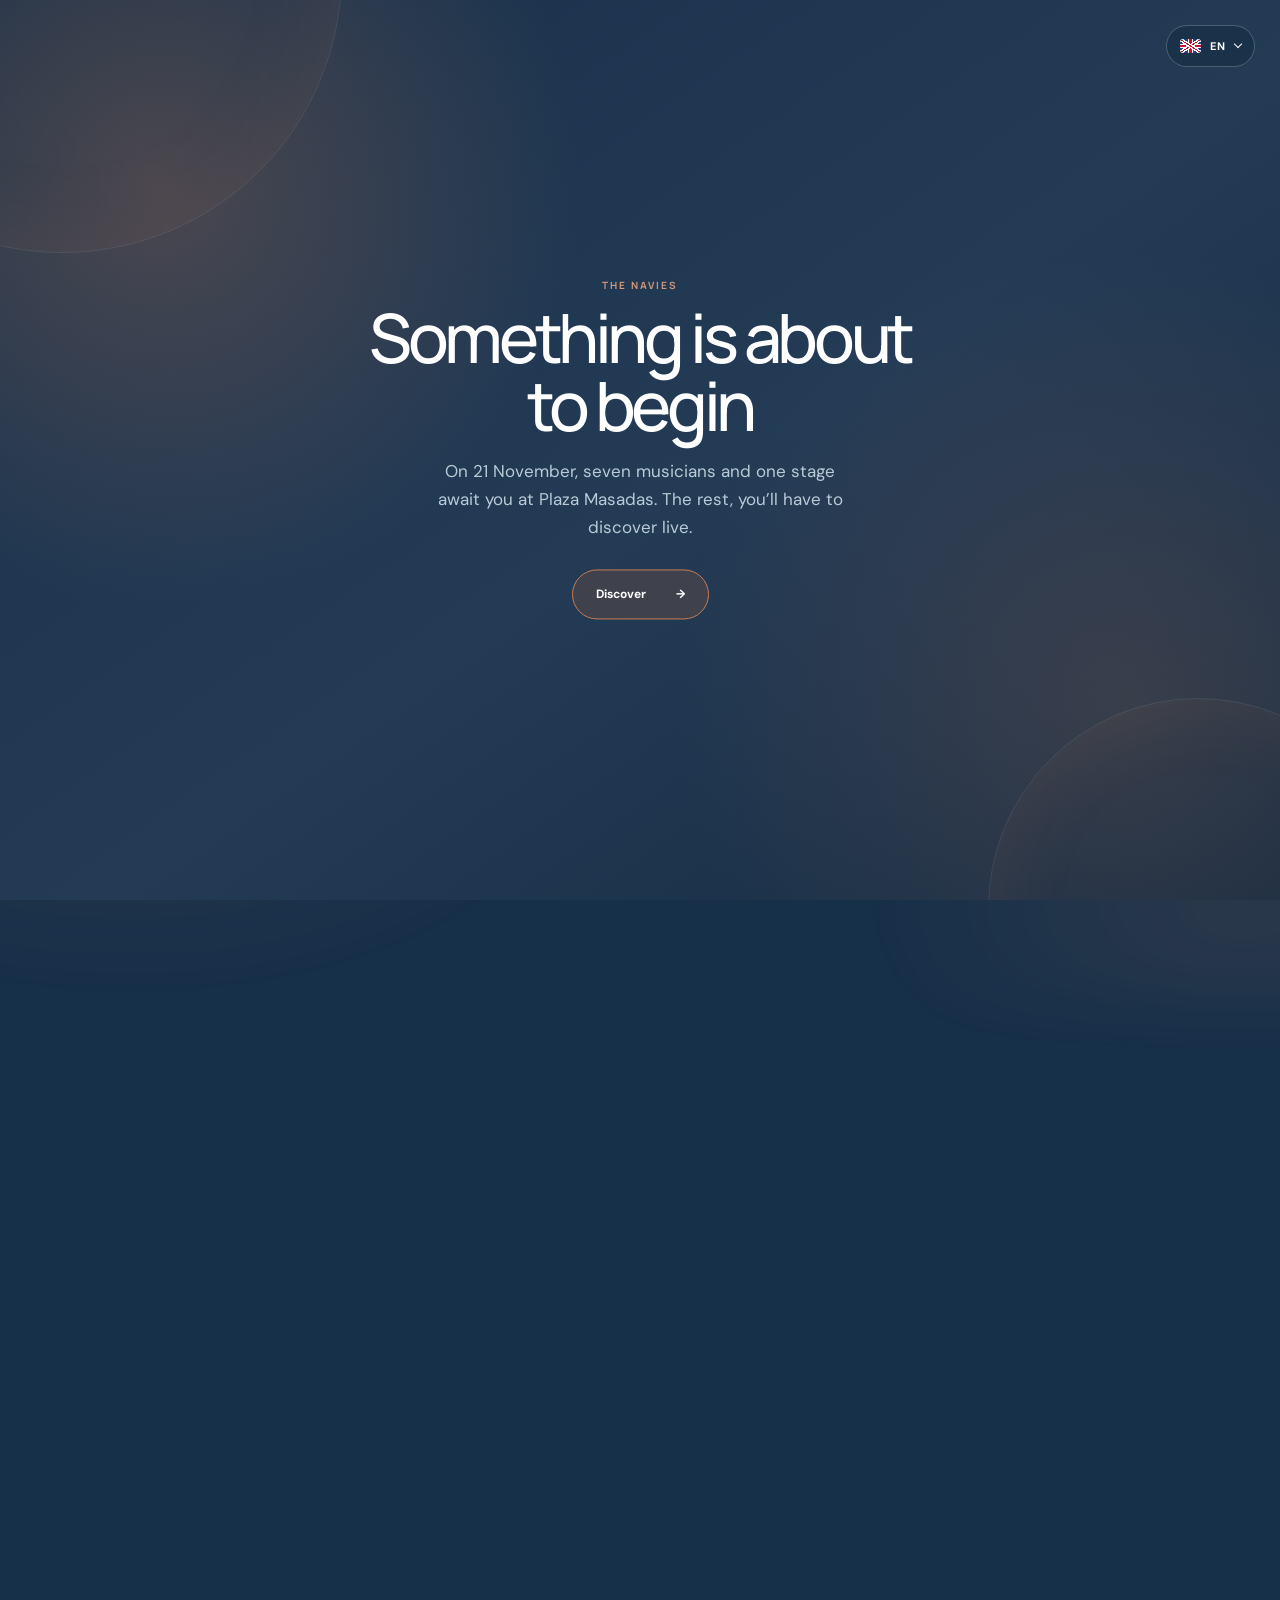
==== index.html @ cb9a459d "Add files via upload" ====
<!doctype html>
<html lang="es">
<head>
  <meta charset="UTF-8">
  <meta name="viewport" content="width=device-width, initial-scale=1.0">
  <meta name="description" content="Siete músicos compartiendo un mismo escenario, dando nueva vida a clásicos del rock y del pop con energía, personalidad y un sonido propio. The Navies — Música en directo">
  <meta name="application-name" content="The Navies">
  <meta name="googlebot" content="notranslate">
  <meta property="og:site_name" content="The Navies">
  <meta property="og:title" content="The Navies">
  <meta property="og:type" content="website">
  <meta property="og:image" content="https://thenavies.com/icons/pwa-512.png">
  <meta property="og:locale" content="es_ES">
  <meta name="twitter:title" content="The Navies">
  <meta name="twitter:image" content="https://thenavies.com/icons/pwa-512.png">
  <meta name="theme-color" content="#edf1f4">
  <meta http-equiv="Cache-Control" content="no-cache, no-store, must-revalidate">
  <meta http-equiv="Pragma" content="no-cache">
  <meta http-equiv="Expires" content="0">
  <meta name="navies-build" content="20261106-168">
  <title>The Navies</title>
  <link rel="canonical" href="https://thenavies.com/">
  <link rel="alternate" hreflang="x-default" href="https://thenavies.com/">
  <link rel="alternate" hreflang="es" href="https://thenavies.com/es/">
  <link rel="alternate" hreflang="ca" href="https://thenavies.com/ca/">
  <link rel="alternate" hreflang="en" href="https://thenavies.com/en/">
  <link rel="alternate" hreflang="fr" href="https://thenavies.com/fr/">
  <link rel="alternate" hreflang="it" href="https://thenavies.com/it/">
  <link rel="icon" id="seasonal-favicon" href="icons/favicon-512.png" type="image/png" sizes="512x512">
  <link rel="apple-touch-icon" href="icons/apple-touch-icon-180.png?v=20261022-63" sizes="180x180">
  <link rel="manifest" href="manifest.webmanifest?v=20261022-63">
  <meta name="apple-mobile-web-app-capable" content="yes">
  <meta name="apple-mobile-web-app-status-bar-style" content="default">
  <meta name="apple-mobile-web-app-title" content="The Navies">
  <script type="application/ld+json">
  {
    "@context": "https://schema.org",
    "@type": "MusicGroup",
    "@id": "https://thenavies.com/#music-group",
    "name": "The Navies",
    "url": "https://thenavies.com/",
    "logo": "https://thenavies.com/icons/pwa-512.png",
    "image": "https://thenavies.com/icons/pwa-512.png",
    "genre": ["Rock", "Pop", "Clásicos del rock y del pop", "Clàssics del rock i del pop", "Rock and pop classics"],
    "description": [
      { "@value": "Grupo de siete músicos jóvenes de La Sagrera que interpreta clásicos del rock y del pop en directo.", "@language": "es" },
      { "@value": "Grup de set músics joves de la Sagrera que interpreta clàssics del rock i del pop en directe.", "@language": "ca" },
      { "@value": "A seven-piece young band from La Sagrera performing rock and pop classics live.", "@language": "en" }
    ],
    "sameAs": [
      "https://instagram.com/thenaviesgroup",
      "https://youtube.com/@TheNavies"
    ]
  }
  </script>
  <script type="application/ld+json">
  {
    "@context": "https://schema.org",
    "@type": "WebSite",
    "@id": "https://thenavies.com/#website",
    "url": "https://thenavies.com/",
    "name": "The Navies",
    "alternateName": "The Navies",
    "publisher": { "@id": "https://thenavies.com/#music-group" }
  }
  </script>
  <script type="application/ld+json">
  {
    "@context": "https://schema.org",
    "@type": "WebPage",
    "@id": "https://thenavies.com/#webpage",
    "url": "https://thenavies.com/",
    "name": "The Navies",
    "headline": "The Navies",
    "isPartOf": { "@id": "https://thenavies.com/#website" },
    "about": { "@id": "https://thenavies.com/#music-group" },
    "primaryImageOfPage": { "@id": "https://thenavies.com/icons/pwa-512.png" }
  }
  </script>
  <style>html:not(.nav-ready) #main-nav>a::after{opacity:0!important}html.countdown-entry,html.countdown-entry body{background:#17304a!important}html.countdown-entry .countdown-landing{position:fixed;inset:0;background:#17304a}html.countdown-entry.countdown-entering .countdown-landing>*{visibility:hidden}@media(max-width:900px){html:not(.nav-ready) #main-nav{display:none!important}}</style>
  <script>if('scrollRestoration'in history)history.scrollRestoration='manual'</script>
  <script>try{const n=performance.getEntriesByType('navigation')[0],r=n&&n.type==='reload',c=!location.hash||location.hash==='#countdown',i=sessionStorage.getItem('the-navies-internal-navigation')==='1',v=sessionStorage.getItem('the-navies-countdown-revealed')==='1';if(c){document.documentElement.classList.add('countdown-entry');if(r||!(i&&v))document.documentElement.classList.add('countdown-welcome','countdown-entering','countdown-preloading')}}catch(e){if(!location.hash)document.documentElement.classList.add('countdown-entry','countdown-welcome','countdown-entering','countdown-preloading')}</script>
  <script>try{const p=location.pathname,b=/bot|crawler|spider|slurp|bingpreview|google-inspectiontool/i.test(navigator.userAgent);if(location.protocol!=='file:'&&!b&&(p==='/'||p.endsWith('/index.html'))){sessionStorage.removeItem('the-navies-countdown-revealed');const a=['ca','es','en','fr','it'],m=localStorage.getItem('the-navies-language-manual')==='1',s=localStorage.getItem('the-navies-language'),d=[navigator.language,...(navigator.languages||[])].filter(Boolean).map(x=>x.toLowerCase().split('-')[0]).find(x=>a.includes(x))||'es',l=m&&a.includes(s)?s:d;location.replace(`/${l}/${location.hash||''}`)}}catch(e){}</script>
  <script>try{const b=document.querySelector('meta[name="navies-build"]').content;fetch(`${location.pathname}?comprobar=${Date.now()}`,{cache:'no-store'}).then(r=>r.text()).then(h=>{const n=h.match(/<meta name="navies-build" content="([^"]+)"/)?.[1];if(n&&n!==b){const u=new URL(location.href);u.searchParams.set('version',n);location.replace(u)}}).catch(()=>{})}catch(e){}</script>
  <script>try{const c={spring:'#F4A7C1',summer:'#FFD76A',autumn:'#C77B52',winter:'#A8DADC'},n=performance.getEntriesByType('navigation')[0],i=sessionStorage.getItem('the-navies-internal-navigation')==='1',k=i||(n&&n.type==='back_forward');sessionStorage.removeItem('the-navies-internal-navigation');if(!k)localStorage.removeItem('the-navies-season');const s=k&&localStorage.getItem('the-navies-season')||'autumn';window.__naviesInitialSeason=c[s]?s:'autumn';document.documentElement.dataset.season=window.__naviesInitialSeason;document.documentElement.style.setProperty('--accent',c[window.__naviesInitialSeason])}catch(e){document.documentElement.dataset.season='autumn'}</script>
  <link rel="preconnect" href="https://fonts.googleapis.com">
  <link rel="preconnect" href="https://fonts.gstatic.com" crossorigin>
  <link href="https://fonts.googleapis.com/css2?family=DM+Sans:wght@400;500;600&family=Manrope:wght@400;500;600;700&display=swap" rel="stylesheet">
  <link rel="preload" href="script.js?v=20261106-168" as="script">
  <link rel="stylesheet" href="styles.css?v=20261106-168">
  <link rel="stylesheet" href="subpages.css?v=20261106-168">
  <script defer src="script.js?v=20261106-168"></script>
  <script defer src="admin-config.js?v=20261106-168"></script>
  <script defer src="admin.js?v=20261106-168"></script>
  <script defer src="portal.js?v=20261106-168"></script>
</head>
<body>
  <div class="noise" aria-hidden="true"></div>
  <div class="footer-quick-player quick-route-entering">
    <button class="footer-jump" type="button" aria-label="Abrir controles de música" aria-expanded="false"><svg class="footer-music-icon" viewBox="0 0 24 24" aria-hidden="true"><rect x="8" y="5" width="2.3" height="11" rx="1"/><rect x="17" y="3" width="2.3" height="11" rx="1"/><path d="M9 5 19 3v3L9 8Z"/><circle cx="6.8" cy="16.8" r="2.8"/><circle cx="15.8" cy="14.8" r="2.8"/></svg><svg class="footer-down-icon" viewBox="0 0 24 24" aria-hidden="true"><path d="m6 9 6 6 6-6"/></svg></button>
    <div class="footer-quick-menu"><button type="button" class="footer-quick-button footer-quick-toggle" aria-label="Reproducir música"><svg class="quick-play-icon" viewBox="0 0 24 24" aria-hidden="true"><path d="m8 5 11 7-11 7V5Z"/></svg><svg class="quick-pause-icon" viewBox="0 0 24 24" aria-hidden="true"><path d="M7 5h4v14H7zM13 5h4v14h-4z"/></svg></button><button type="button" class="footer-quick-button footer-quick-next" aria-label="Siguiente canción"><svg viewBox="0 0 24 24" aria-hidden="true"><path d="m12 7 7 5-7 5V7ZM5 7l7 5-7 5V7Z"/></svg></button></div>
    <span class="footer-quick-track" aria-live="polite"></span>
  </div>
  <section class="countdown-landing" id="countdown-landing" aria-labelledby="countdown-title">
    <div class="countdown-orb countdown-orb-one" aria-hidden="true"></div>
    <div class="countdown-orb countdown-orb-two" aria-hidden="true"></div>
    <div class="countdown-preloader" aria-hidden="true"><strong>THE NAVIES</strong><span><i></i></span></div>
    <div class="countdown-welcome-panel" id="countdown-welcome">
      <p class="countdown-welcome-eyebrow">THE NAVIES</p>
      <h2 data-i18n="countdownWelcomeTitle">Algo está a punto de sonar</h2>
      <p data-i18n="countdownWelcomeCopy">El 21 de noviembre, siete músicos y un escenario te esperan en Plaza Masadas. El resto, lo tendrás que descubrir en directo.</p>
      <button class="countdown-start" id="countdown-start" type="button"><span data-i18n="countdownWelcomeStart">Descubrir</span><span aria-hidden="true">→</span></button>
    </div>
    <div class="countdown-content">
      <p class="countdown-brand">THE NAVIES<span>.</span></p>
      <p class="countdown-kicker"><i></i><span data-i18n="countdownKicker">Próximo concierto</span></p>
      <h2 id="countdown-title" data-i18n="sagreraHomeName">Fiestas de La Sagrera</h2>
      <div class="countdown-event-details">
        <span><small data-i18n="countdownDateLabel">Fecha</small><strong data-i18n="countdownEventDate">21 DE NOVIEMBRE</strong></span>
        <span><small data-i18n="countdownTimeLabel">Hora</small><strong data-i18n="countdownEventTime">13:30</strong></span>
        <span><small data-i18n="countdownPlaceLabel">Lugar</small><strong data-i18n="countdownEventVenue">PLAZA MASADAS</strong></span>
      </div>
      <div class="countdown-clock" role="timer" aria-label="Cuenta atrás para el concierto">
        <span><strong data-countdown-unit="days">00</strong><small data-i18n="countdownDays">Días</small></span>
        <i>:</i>
        <span><strong data-countdown-unit="hours">00</strong><small data-i18n="countdownHours">Horas</small></span>
        <i>:</i>
        <span><strong data-countdown-unit="minutes">00</strong><small data-i18n="countdownMinutes">Minutos</small></span>
        <i>:</i>
        <span><strong data-countdown-unit="seconds">00</strong><small data-i18n="countdownSeconds">Segundos</small></span>
      </div>
      <div class="countdown-actions">
        <button class="countdown-enter" id="countdown-enter" type="button"><span data-i18n="countdownEnter">Ir a inicio</span><span>↗</span></button>
      </div>
    </div>
      <button class="countdown-volume" id="countdown-volume" type="button" aria-pressed="false" aria-label="Silenciar música">
        <svg viewBox="0 0 24 24" aria-hidden="true">
          <path class="speaker-body" d="M4 10v4h4l5 4V6l-5 4H4Z"></path>
          <path class="sound-wave" d="M16 9.2a4 4 0 0 1 0 5.6M18.5 6.8a7.3 7.3 0 0 1 0 10.4"></path>
          <path class="mute-slash" d="M5 5l14 14"></path>
        </svg>
      </button>
      <audio id="countdown-audio" preload="auto" playsinline></audio>
  </section>
  <header class="site-header">
    <div class="header-left">
      <div class="language-picker" id="language-picker">
      <button class="language-trigger" type="button" aria-expanded="false" aria-haspopup="listbox" aria-controls="language-menu" aria-label="Seleccionar idioma">
        <span class="flag flag-es" aria-hidden="true"></span>
        <strong>ES</strong>
        <span class="language-chevron" aria-hidden="true"></span>
      </button>
      <div class="language-menu" id="language-menu" role="listbox" aria-label="Seleccionar idioma" hidden>
        <button type="button" role="option" data-language="ca" aria-selected="false"><span class="flag flag-ca" aria-hidden="true"></span><span>Català</span><small>CA</small></button>
        <button type="button" role="option" data-language="es" aria-selected="true"><span class="flag flag-es" aria-hidden="true"></span><span>Español</span><small>ES</small></button>
        <button type="button" role="option" data-language="en" aria-selected="false"><span class="flag flag-en" aria-hidden="true"></span><span>English</span><small>EN</small></button>
        <button type="button" role="option" data-language="fr" aria-selected="false"><span class="flag flag-fr" aria-hidden="true"></span><span>Français</span><small>FR</small></button>
        <button type="button" role="option" data-language="it" aria-selected="false"><span class="flag flag-it" aria-hidden="true"></span><span>Italiano</span><small>IT</small></button>
      </div>
      </div>
      
<button class="account-trigger" type="button" aria-label="Iniciar sesión"><span class="account-guest" aria-hidden="true"><svg viewBox="0 0 24 24"><circle cx="12" cy="8" r="3.25"></circle><path d="M5.5 19c.65-3.6 3-5.5 6.5-5.5s5.85 1.9 6.5 5.5"></path></svg></span><span class="account-avatar" hidden></span></button>
    </div>
    <h1 class="brand-heading brand-center"><a class="brand" href="#inicio" data-route="home" aria-label="The Navies, inicio">THE NAVIES<span aria-hidden="true">.</span></a></h1>
    <nav id="main-nav" aria-label="Navegación principal">
      <a href="#inicio" data-route="home" data-i18n="navHome">Inicio</a>
      <a href="#navies-live" data-route="navies-live" data-i18n="navVideos">Navies Live</a>
      <a href="#espacio-navy" data-route="espacio-navy" data-i18n="navSpace">Espacio Navy</a>
    </nav>
    <button class="menu-toggle" type="button" aria-expanded="false" aria-controls="main-nav">
      <span></span><span></span><span></span><span class="sr-only">Abrir menú</span>
    </button>
  </header>

  

  <main class="page-view" id="page-home" data-page-view="home">
    <section class="hero" id="inicio">
      <div class="hero-copy reveal">
        <p class="eyebrow"><span></span> <span data-i18n="genreLine">Rock · Pop · Clásicos</span></p>
        <p class="hero-title" data-i18n-html="heroTitle">Clásicos de siempre.<br><em>En directo, como nunca.</em></p>
        <p class="hero-intro" data-i18n="heroIntro">Somos siete músicos jóvenes unidos por las ganas de tocar en directo y llevar clásicos del rock y del pop a cada escenario con energía y personalidad.</p>
        <div class="hero-actions" data-nosnippet>
          <a class="button button-primary" href="#directo" data-scroll-target="directo"><span data-i18n="nextShow">Próximo concierto</span> <span>↓</span></a>
        </div>
      </div>

      <div class="hero-art reveal" aria-label="Composición gráfica abstracta de The Navies">
        <div class="orbit orbit-one"></div>
        <div class="orbit orbit-two"></div>
        <div class="disc disc-back"><span>THE NAVIES — LIVE MUSIC</span></div>
        <div class="disc disc-front">
          <div class="wave" aria-hidden="true"><i></i><i></i><i></i><i></i><i></i><i></i><i></i><i></i><i></i><i></i><i></i></div>
          <b>TN</b><small>EST. 2026</small>
        </div>
        <div class="floating-note">PLAY IT<br><strong>LOUD</strong></div>
      </div>

    </section>

    <section class="next-show section-pad" id="directo">
      <div class="section-heading reveal">
        <p class="eyebrow"><span></span> <span data-i18n="liveLabel">En directo</span></p>
        <h2 data-i18n-html="liveTitle">Nuestro próximo concierto<br>empieza aquí.</h2>
      </div>

      <!-- EDITAR: Sustituye este bloque con los datos del próximo concierto -->
      <article class="featured-show reveal">
        <div class="date-block" data-nosnippet><strong>21</strong><span>NOV<br>2026</span></div>
        <div class="show-info">
          <span class="status" data-nosnippet><i></i><span data-i18n="nextShow">Próximo concierto</span></span>
          <h3 data-i18n="sagreraHomeName">Fiestas de La Sagrera</h3>
          <p><span data-i18n="time" data-nosnippet>13:30h</span><span data-nosnippet> · </span><span data-i18n="venue">Plaza Masadas</span></p>
        </div>
      </article>
      <div class="show-list reveal">
<article><time data-nosnippet><strong>—</strong><span class="date-meta"><b data-i18n="christmasMonth">DIC</b><small>2026</small></span></time><div><h3 data-i18n="christmasTitle">Concierto de Navidad</h3></div><span data-i18n="comingSoon" data-nosnippet>Próximamente</span></article>
        <article><time data-nosnippet><strong>—</strong><span class="date-meta"><b data-i18n="aprilMonth">ABR</b><small>2027</small></span></time><div><h3 data-i18n="springFestTitle">Fiestas de la Primavera</h3><p data-i18n="venue">Plaza Masadas</p></div><span data-i18n="comingSoon" data-nosnippet>Próximamente</span></article>
        <article><time data-nosnippet><strong>—</strong><span class="date-meta"><b data-i18n="juneMonth">JUN</b><small>2027</small></span></time><div><h3 data-i18n="endCourseTitle">Concierto de Final de Curso</h3></div><span data-i18n="comingSoon" data-nosnippet>Próximamente</span></article>
      </div>
    </section>

    <section class="sound section-pad" id="sonido">
      <div class="sound-stage reveal">
        <div class="sound-copy">
          <p class="eyebrow light"><span></span> <span data-i18n="soundLabel">Nuestro sonido</span></p>
          <h2 data-i18n-html="soundTitle">Buenas canciones.<br><em>Mejor en directo.</em></h2>
          <p data-i18n="soundBody">Una mezcla de clásicos del rock, grandes canciones pop y esos himnos que todo el mundo reconoce desde el primer acorde. Siete músicos, voces compartidas y un directo pensado para conectar, cantar y disfrutar juntos.</p>
          <p class="sound-signature" data-i18n="soundSignature">Siete músicos · Un único escenario</p>
          <p class="setlist-example"><small data-i18n="exampleNote">Ejemplos orientativos; el repertorio puede variar.</small></p>
        </div>
        <div class="genre-stack" aria-label="Estilos musicales">
          <div><span>POP</span><strong>Shake It Off</strong><small data-i18n="popStyle">Pop enérgico, ritmo y un estribillo para cantar juntos</small></div>
          <div><span>ROCK</span><strong>The Final Countdown</strong><small data-i18n="anthemStyle">Guitarras, teclados y toda la fuerza de un gran himno</small></div>
          <div><span data-i18n="classicLabel">CLÁSICO</span><strong>Have You Ever Seen the Rain?</strong><small data-i18n="rockStyle">Una canción atemporal, directa y reconocible desde el primer acorde</small></div>
        </div>
      </div>
    </section>

    <section class="about section-pad" id="banda">
      <div class="about-copy reveal">
        <p class="eyebrow"><span></span> The band</p>
        <h2 data-i18n-html="bandTitle">Siete músicos.<br>Una sola corriente.</h2>
        <!-- EDITAR: Texto biográfico provisional -->
        <p data-i18n="bandBody">Somos siete jóvenes apasionados por la música, unidos por las ganas de tocar, aprender y disfrutar juntos sobre el escenario. Cada voz y cada instrumento forman parte de The Navies con el mismo peso.</p>
        <p class="band-collaboration" data-i18n-html="bcnIntro">En este camino contamos con la colaboración de <strong class="bcn-highlight">BCN Fusió</strong>, que nos acompaña y nos ayuda a seguir creciendo como banda.</p>
      </div>
      <div class="members">
        <article class="member reveal" role="button" tabindex="0" data-member="vocals"><div class="avatar"><span class="instrument-word" data-i18n="visualVocals">VOCES</span></div><div><h3 data-i18n="groupVocals">Tres cantantes</h3><p data-i18n="groupVocalsCopy">Tres voces para melodías, armonías y coros.</p></div></article>
        <article class="member reveal" role="button" tabindex="0" data-member="bass"><div class="avatar alt"><span class="instrument-word" data-i18n="visualBass">BAJO</span></div><div><h3 data-i18n="groupBass">Una bajista</h3><p data-i18n="groupBassCopy">La base grave que une ritmo y armonía.</p></div></article>
        <article class="member reveal" role="button" tabindex="0" data-member="guitar"><div class="avatar warm"><span class="instrument-word" data-i18n="visualGuitar">GUITARRA</span></div><div><h3 data-i18n="groupGuitar">Un guitarrista</h3><p data-i18n="groupGuitarCopy">Riffs, acordes y el carácter rock del grupo.</p></div></article>
        <article class="member reveal" role="button" tabindex="0" data-member="keys"><div class="avatar pale"><span class="instrument-word" data-i18n="visualKeys">TECLADOS</span></div><div><h3 data-i18n="groupKeys">Pau Fermosel</h3><p data-i18n="groupKeysCopy">Pianos, sintetizadores y capas de sonido.</p></div></article>
        <article class="member reveal" role="button" tabindex="0" data-member="drums"><div class="avatar"><span class="instrument-word" data-i18n="visualDrums">BATERÍA</span></div><div><h3 data-i18n="groupDrums">Pau Escobedo</h3><p data-i18n="groupDrumsCopy">El pulso que sostiene y empuja todo el directo.</p></div></article>
      </div>
    </section>

    <section class="manifesto" aria-label="Manifiesto">
      <div class="marquee" aria-hidden="true"><span>TURN IT UP · THE NAVIES · LIVE &amp; LOUD · </span><span>TURN IT UP · THE NAVIES · LIVE &amp; LOUD · </span></div>
    </section>

    <section class="contact section-pad" id="contacto">
      <div class="contact-card reveal">
        <div class="contact-copy">
          <p class="eyebrow light"><span></span> <span data-i18n="contactLabel">Contacto</span></p>
          <h2 data-i18n-html="contactTitle">Hablemos.</h2>
          <p data-i18n="contactBody">Si quieres contarnos una propuesta o hablar con nosotros, escríbenos. Te responderemos lo antes posible.</p>
          <a class="email-link" href="mailto:contacto@thenavies.com">contacto@thenavies.com <span>↗</span></a>
          <div class="socials">
            <a href="https://instagram.com/thenaviesgroup" target="_blank" rel="noopener" aria-label="Instagram de The Navies">Instagram ↗</a>
            <a href="https://youtube.com/@TheNavies" target="_blank" rel="noopener" aria-label="YouTube de The Navies">YouTube ↗</a>
          </div>
        </div>
        <form class="contact-form" id="contact-form">
          <div class="form-row form-row-names">
            <label><span data-i18n="formName">Nombre</span><input name="name" type="text" autocomplete="given-name" required></label>
            <label><span data-i18n="formSurname">Apellidos</span><input name="surname" type="text" autocomplete="family-name" required></label>
          </div>
          <label><span data-i18n="formEmail">Correo electrónico</span><input name="email" type="email" autocomplete="email" required></label>
          <p class="form-label" data-i18n="formPhone">Teléfono (opcional)</p>
          <div class="phone-field">
            <label class="sr-only" for="phone-prefix" data-i18n="formPrefix">Prefijo internacional</label>
            <select id="phone-prefix" name="phonePrefix" aria-label="Prefijo internacional">
              <option value="+34" selected>🇪🇸 +34</option>
              <option value="+376">🇦🇩 +376</option>
              <option value="+33">🇫🇷 +33</option>
              <option value="+39">🇮🇹 +39</option>
              <option value="+351">🇵🇹 +351</option>
              <option value="+44">🇬🇧 +44</option>
              <option value="+49">🇩🇪 +49</option>
              <option value="+41">🇨🇭 +41</option>
              <option value="+1">🇺🇸 +1</option>
            </select>
            <label class="sr-only" for="phone-number" data-i18n="formPhoneNumber">Número de teléfono</label>
            <input id="phone-number" name="phone" type="tel" autocomplete="tel-national" inputmode="tel">
          </div>
          <label><span data-i18n="formMessage">Mensaje</span><textarea name="message" rows="5" required></textarea></label>
          <button class="form-submit" type="submit"><span data-i18n="formSubmit">Abrir correo preparado</span> <span>↗</span></button>
          <p class="form-note" data-i18n="formNote">Revisarás y enviarás el mensaje desde tu aplicación de correo.</p>
        </form>
      </div>
    </section>
  </main>


  <section class="page-view subpage media-page" id="page-navies-live" data-page-view="navies-live" hidden>
    <div class="view-main"><section class="tv-coming-soon reveal"><p class="eyebrow light"><span></span> NAVIES LIVE</p><h1 data-i18n-html="tvSoonTitle">Estamos afinando<br><em>la pantalla.</em></h1><p data-i18n="tvSoonCopy">Próximamente publicaremos aquí los primeros vídeos de The Navies.</p><span class="tv-signal" aria-hidden="true"><i></i><i></i><i></i><i></i><i></i></span></section></div>
  </section>

  <section class="page-view subpage space-page" id="page-espacio-navy" data-page-view="espacio-navy" hidden>
    <div class="space-shell"><div class="space-entry"><div class="space-intro reveal"><div><p class="eyebrow"><span></span><span data-i18n="privateArea">Área privada de la banda</span></p><h1 data-i18n-html="spaceTitle">Espacio<br><em>Navy.</em></h1><p data-i18n="spaceIntro">Partituras, repertorios y fechas importantes organizados en un mismo lugar.</p></div></div>
    <section class="login-panel reveal" id="login"><h2 data-i18n="memberAccess">Acceso de miembros</h2><p data-i18n="loginCopy">Introduce tus credenciales para acceder al espacio interno.</p><form class="login-form" id="login-form"><input name="username" autocomplete="username" autocapitalize="none" spellcheck="false" placeholder="Usuario" required><input name="password" type="password" autocomplete="current-password" autocapitalize="none" spellcheck="false" placeholder="Contraseña" required><button type="submit" data-i18n="enterSpace">Entrar</button></form><p class="login-error" id="login-error" aria-live="polite"></p></section>
    </div>
    <section class="member-dashboard" id="member-dashboard" hidden>
      <div class="dashboard-bar reveal"><div><p class="eyebrow"><span></span><span data-i18n="memberArea">Espacio de miembros</span></p><h2><span data-i18n="hello">Hola</span>, <span id="member-name">Navy</span>.</h2></div></div>
      <div class="dashboard-grid">
        <article class="private-card repertoire-card reveal">
          <div class="card-heading"><div><p class="card-kicker">21 NOV · 2026</p><h3 data-i18n="sagreraFestName">Fiestas de La Sagrera 2026</h3></div><span class="concert-status" data-i18n="nextShow">Próximo concierto</span></div>
          <p data-i18n="concertScoresCopy">Partituras y materiales organizados según el repertorio del concierto.</p>
          <div class="setlist">
            <div class="song-row"><span class="song-number">01</span><strong>Shake It Off</strong><div class="material-tags" data-score-song="shake-it-off"></div></div>
            <div class="song-row"><span class="song-number">02</span><strong>...Baby One More Time</strong><div class="material-tags" data-score-song="baby-one-more-time"></div></div>
            <div class="song-row"><span class="song-number">03</span><strong>Sweet Caroline</strong><div class="material-tags" data-score-song="sweet-caroline"></div></div>
            <div class="song-row"><span class="song-number">04</span><strong>Don't Look Back In Anger</strong><div class="material-tags" data-score-song="dont-look-back-in-anger"></div></div>
            <div class="song-row"><span class="song-number">05</span><strong>The Final Countdown</strong><div class="material-tags" data-score-song="the-final-countdown"></div></div>
            <div class="song-row"><span class="song-number">06</span><strong>Have You Ever Seen The Rain?</strong><div class="material-tags" data-score-song="have-you-ever-seen-the-rain"></div></div>
            <div class="song-row"><span class="song-number">07</span><strong>The Final Countdown (Reprise)</strong><div class="material-tags" data-score-song="the-final-countdown-reprise"></div></div>
          </div>
        </article>
        <article class="private-card calendar-card reveal">
          <div class="card-heading"><div><p class="card-kicker">OCT — NOV · 2026</p><h3 data-i18n="importantDates">Fechas importantes</h3></div></div>
          <p data-i18n="calendarCopy">Ensayos y actuaciones previstas para preparar las Fiestas de La Sagrera.</p>
          <div class="event-list">
            <div class="event-item"><time datetime="2026-10-16"><strong>16</strong><span>OCT</span></time><div><b data-i18n="rehearsal">Ensayo</b><small data-i18n="rehearsalTime">17:30h</small></div></div>
            <div class="event-item"><time datetime="2026-10-23"><strong>23</strong><span>OCT</span></time><div><b data-i18n="rehearsal">Ensayo</b><small data-i18n="rehearsalTime">17:30h</small></div></div>
            <div class="event-item"><time datetime="2026-11-06"><strong>06</strong><span>NOV</span></time><div><b data-i18n="rehearsal">Ensayo</b><small data-i18n="rehearsalTime">17:30h</small></div></div>
            <div class="event-item"><time datetime="2026-11-07"><strong>07</strong><span>NOV</span></time><div><b data-i18n="extraRehearsal">Ensayo Extra</b><small>18:00h</small></div></div>
            <div class="event-item"><time datetime="2026-11-13"><strong>13</strong><span>NOV</span></time><div><b data-i18n="rehearsal">Ensayo</b><small data-i18n="rehearsalTime">17:30h</small></div></div>
            <div class="event-item"><time datetime="2026-11-14"><strong>14</strong><span>NOV</span></time><div><b data-i18n="extraRehearsal">Ensayo Extra</b></div></div>
            <div class="event-item highlight"><time datetime="2026-11-20"><strong>20</strong><span>NOV</span></time><div><b data-i18n="dressRehearsal">Ensayo General</b><small data-i18n="rehearsalTime">17:30h</small></div></div>
            <div class="event-item concert"><time datetime="2026-11-21"><strong>21</strong><span>NOV</span></time><div><b data-i18n="sagreraFestName">Fiestas de La Sagrera 2026</b><small>13:30h · Plaza Masadas</small></div></div>
          </div>
          <div class="calendar-useful-links">
          <h4 data-i18n="usefulLinks">Enlaces útiles</h4>
          <div class="useful-links-list">
            <a href="https://drive.google.com/drive/folders/1q_XGlt-PRw3ymWBn_mTIBS6Ul4XQuo0L?usp=drive_link" target="_blank" rel="noopener"><b>Google Drive</b><i aria-hidden="true">↗</i></a>
            <a href="https://open.spotify.com" target="_blank" rel="noopener"><b>Spotify</b><i aria-hidden="true">↗</i></a>
            <a href="https://music.apple.com" target="_blank" rel="noopener"><b>Apple Music</b><i aria-hidden="true">↗</i></a>
          </div>
          </div>
        </article>
      </div>
    </section></div>
  </section>

  <dialog class="audio-dialog" id="audio-dialog">
    <button class="audio-dialog-close" type="button" aria-label="Cerrar">×</button>
    <p class="eyebrow"><span></span> AUDIO DEL REPERTORIO</p>
    <div class="audio-art" aria-hidden="true"><span></span><span></span><span></span><span></span><span></span></div>
    <h2 id="audio-dialog-title">Canción</h2>
    <audio id="audio-player" controls preload="metadata"></audio>
    <a class="audio-dialog-download" id="audio-dialog-download" href="#" download>Descargar audio ↓</a>
  </dialog>

  <dialog class="member-dialog" id="member-dialog">
    <button class="dialog-close" type="button" aria-label="Cerrar">×</button>
    <p class="eyebrow"><span></span> <span data-i18n="memberLabel">The band</span></p>
    <h2 id="dialog-name"></h2>
    <p class="dialog-bio" id="dialog-bio"></p>
    <a class="dialog-social" id="dialog-social" href="https://instagram.com/_pauescobedo" target="_blank" rel="noopener" hidden>Instagram Pau ↗</a>
    <small data-i18n="provisionalBio">Biografía provisional.</small>
  </dialog>

  <footer>
    <a class="brand" href="#inicio" data-route="home">THE NAVIES<span>.</span></a>
    <p class="footer-copyright">© <span id="year"></span> The Navies<span data-i18n="rightsReserved">Todos los derechos reservados</span></p>
    <p class="footer-credit"><span data-i18n="collaboration">Con la colaboración de</span> <a href="https://bcnfusio.cat" target="_blank" rel="noopener">BCN Fusió ↗</a></p>
  </footer>

</body>
</html>
---- styles.css ----
@property --accent {
  syntax: "<color>";
  inherits: true;
  initial-value: #C77B52;
}

:root {
  --ink: #243B56;
  --ink-deep: #0d2a43;
  --ink-soft: #45647b;
  --sky: #d8e5ec;
  --paper: #f4f6f5;
  --line: rgba(23, 60, 91, .16);
  --accent: #C77B52;
  --accent-disc: #A55332;
  --accent-contrast: #fff;
  --player-accent:#8E4328;
  --player-contrast:#fff;
  --lime: var(--accent);
  --white: #fff;
  --radius: 28px;
}
:root[data-season="spring"] { --accent-contrast:#0d2a43; --accent-disc:#C93F73; --player-accent:#F4A7C1; --player-contrast:#0d2a43; }
:root[data-season="summer"] { --accent-contrast:#0d2a43; --accent-disc:#D7A522; --player-accent:#FFD76A; --player-contrast:#0d2a43; }
:root[data-season="autumn"] { --accent-contrast:#fff; --accent-disc:#8E4328; --player-accent:#8E4328; --player-contrast:#fff; }
:root[data-season="winter"] { --accent-contrast:#0d2a43; --accent-disc:#287F9E; --player-accent:#A8DADC; --player-contrast:#0d2a43; }
:root.theme-ready { transition: --accent .45s ease; }

* { box-sizing: border-box; }
html { min-height:100%; scroll-behavior:smooth; scroll-padding-top:96px; scrollbar-width:thin; scrollbar-color:var(--accent-disc) color-mix(in srgb,var(--ink) 7%,var(--paper)); overscroll-behavior-y:none; background:var(--paper); -webkit-overflow-scrolling:touch; }
::-webkit-scrollbar { width:11px; }
::-webkit-scrollbar-track { background:color-mix(in srgb,var(--ink) 7%,var(--paper)); }
::-webkit-scrollbar-thumb { min-height:52px; border:3px solid color-mix(in srgb,var(--ink) 7%,var(--paper)); border-radius:999px; background:var(--accent-disc); }
::-webkit-scrollbar-thumb:hover { background:color-mix(in srgb,var(--accent-disc) 84%,var(--ink)); }
body { min-height:100%; margin: 0; color: var(--ink-deep); background:radial-gradient(circle at 92% 8%,color-mix(in srgb,var(--accent) 16%,transparent),transparent 25%),var(--paper); font-family: "DM Sans", sans-serif; overflow-x: hidden; overscroll-behavior-y:none; -webkit-overflow-scrolling:touch; }
body::after { content:""; position:fixed; inset:-12%; z-index:9; pointer-events:none; opacity:.72; background:radial-gradient(ellipse 34% 24% at 5% 18%,color-mix(in srgb,var(--accent) 18%,transparent),transparent 72%),radial-gradient(ellipse 30% 27% at 96% 33%,color-mix(in srgb,var(--accent) 16%,transparent),transparent 73%),radial-gradient(ellipse 38% 26% at 18% 79%,color-mix(in srgb,var(--accent) 14%,transparent),transparent 74%),radial-gradient(ellipse 32% 25% at 88% 91%,color-mix(in srgb,var(--accent) 17%,transparent),transparent 74%),radial-gradient(ellipse 26% 20% at 53% 57%,color-mix(in srgb,var(--accent) 10%,transparent),transparent 76%); filter:blur(28px); animation:seasonShimmer 16s ease-in-out infinite alternate; }
body.menu-open { overflow: hidden; }
a { color: inherit; text-decoration: none; }
button { font: inherit; }
::selection { background: var(--lime); color: var(--ink-deep); }
.sr-only { position: absolute; width: 1px; height: 1px; padding: 0; overflow: hidden; clip: rect(0,0,0,0); white-space: nowrap; border: 0; }
.noise { position: fixed; inset: 0; pointer-events: none; opacity: .032; z-index: 10; background-image: url("data:image/svg+xml,%3Csvg viewBox='0 0 180 180' xmlns='http://www.w3.org/2000/svg'%3E%3Cfilter id='n'%3E%3CfeTurbulence type='fractalNoise' baseFrequency='.9' numOctaves='3' stitchTiles='stitch'/%3E%3C/filter%3E%3Crect width='100%25' height='100%25' filter='url(%23n)' opacity='.8'/%3E%3C/svg%3E"); }

.countdown-landing { display:none; }
.countdown-opening .countdown-landing { position:fixed; inset:0; z-index:70; min-height:100svh; padding:clamp(92px,11vh,132px) clamp(22px,6vw,88px) clamp(22px,4vh,46px); display:grid; place-items:center; overflow:hidden; color:white; opacity:0; background:radial-gradient(circle at 12% 20%,color-mix(in srgb,var(--accent) 28%,transparent),transparent 32%),radial-gradient(circle at 88% 78%,color-mix(in srgb,var(--accent) 18%,transparent),transparent 34%),linear-gradient(145deg,#17304a,#243b56 54%,#142b42); transition:opacity .9s cubic-bezier(.16,1,.3,1); pointer-events:none; }
.countdown-opening.countdown-opening-active .countdown-landing { opacity:1; }
.countdown-opening .countdown-landing > * { visibility:hidden; }
.countdown-opening .page-view:not([hidden]),
.countdown-opening body > footer,
.countdown-opening .footer-quick-player { animation:siteSceneOut .72s ease both; }
.countdown-opening .footer-quick-player { opacity:0!important; visibility:hidden!important; animation:none!important; pointer-events:none!important; }
.site-returning .site-header,
.site-returning .page-view:not([hidden]),
.site-returning body > footer,
.site-returning .footer-quick-player { animation:siteSceneIn 1.05s cubic-bezier(.16,1,.3,1) both; }
.countdown-welcome-arriving .countdown-welcome-panel { animation:welcomePanelIn .85s cubic-bezier(.16,1,.3,1) both; }
.countdown-opening .site-header { z-index:80; height:auto; padding:25px; color:white; background:transparent!important; border:0!important; box-shadow:none!important; backdrop-filter:none!important; transform:none!important; }
.countdown-opening .site-header .brand-center,
.countdown-opening .site-header nav,
.countdown-opening .site-header .menu-toggle,
.countdown-opening .site-header .account-trigger { display:none!important; }
.countdown-opening .site-header .header-left { grid-column:1/-1; justify-self:end; animation:languageWithBackdrop .9s cubic-bezier(.16,1,.3,1) both; }
.countdown-opening .language-trigger { color:white; border-color:rgba(255,255,255,.22); background:rgba(20,43,66,.58); }
html.countdown-entry, html.countdown-entry body { height:100%; overflow:hidden; overscroll-behavior:none; background:#17304a; }
html.countdown-entry .countdown-landing, html.countdown-exiting .countdown-landing { position:fixed; inset:0; z-index:15; min-height:100svh; padding:clamp(92px,11vh,132px) clamp(22px,6vw,88px) clamp(22px,4vh,46px); display:grid; place-items:center; overflow:hidden; color:white; background:radial-gradient(circle at 12% 20%,color-mix(in srgb,var(--accent) 28%,transparent),transparent 32%),radial-gradient(circle at 88% 78%,color-mix(in srgb,var(--accent) 18%,transparent),transparent 34%),linear-gradient(145deg,#17304a,#243b56 54%,#142b42); transition:opacity 1.05s cubic-bezier(.16,1,.3,1),transform 1.05s cubic-bezier(.16,1,.3,1),filter 1.05s ease; }
html.countdown-exiting .countdown-landing { z-index:70; opacity:0; transform:scale(1.018); filter:blur(6px); pointer-events:none; }
html.countdown-entry.countdown-entering .countdown-landing { opacity:0; transform:scale(1.025); filter:blur(8px); }
html.countdown-entry .site-header { z-index:20; background:transparent!important; border:0!important; box-shadow:none!important; backdrop-filter:none!important; transform:none!important; }
html.countdown-entry .site-header { height:auto; padding:25px; }
html.countdown-entry .site-header .brand-center, html.countdown-entry .site-header nav, html.countdown-entry .site-header .menu-toggle, html.countdown-entry .site-header .account-trigger { display:none!important; }
html.countdown-entry .site-header .header-left { grid-column:1/-1; justify-self:end; }
html.countdown-entry main, html.countdown-entry .page-view, html.countdown-entry footer { visibility:hidden; }
.countdown-welcome-panel { position:absolute; z-index:3; inset:50% auto auto 50%; width:min(560px,calc(100% - 32px)); display:grid; justify-items:center; text-align:center; transform:translate(-50%,-50%); transition:opacity .75s ease,transform .75s cubic-bezier(.16,1,.3,1),visibility .75s; }
.countdown-preloader { position:absolute; z-index:4; inset:50% auto auto 50%; width:min(360px,calc(100% - 48px)); display:grid; justify-items:center; gap:22px; opacity:0; visibility:hidden; transform:translate(-50%,-47%); transition:opacity .55s ease,transform .65s cubic-bezier(.22,1,.36,1),visibility .55s; pointer-events:none; }
.countdown-preloader strong { color:white; font:600 clamp(18px,3vw,26px)/1 "Manrope",sans-serif; letter-spacing:.2em; }
.countdown-preloader span { width:min(280px,100%); height:3px; overflow:hidden; border-radius:999px; background:rgba(255,255,255,.14); }
.countdown-preloader i { width:100%; height:100%; display:block; border-radius:inherit; background:linear-gradient(90deg,color-mix(in srgb,var(--accent) 65%,white),var(--accent)); transform:scaleX(0); transform-origin:left center; will-change:transform; }
html.countdown-preloading .countdown-preloader { opacity:1; visibility:visible; transform:translate(-50%,-50%); }
html.countdown-preloading .countdown-preloader i { animation:countdownPreload 2.5s linear forwards; }
html.countdown-preloading .countdown-welcome-panel { opacity:0; visibility:hidden; transform:translate(-50%,-46%); }
@keyframes countdownPreload { from { transform:scaleX(0); } to { transform:scaleX(1); } }
@keyframes siteSceneOut { from { opacity:1; } to { opacity:0; } }
@keyframes siteSceneIn { from { opacity:0; } to { opacity:1; } }
@keyframes welcomePanelIn { from { opacity:0; transform:translate(-50%,-46%) scale(.985); } to { opacity:1; transform:translate(-50%,-50%) scale(1); } }
@keyframes languageWithBackdrop { from { opacity:.28; transform:translateY(-5px); } to { opacity:1; transform:none; } }
.countdown-welcome-eyebrow { margin:0 0 13px; color:color-mix(in srgb,var(--accent) 78%,white); font:700 10px/1 "Manrope",sans-serif; letter-spacing:.2em; }
.countdown-welcome-panel h2 { margin:0; color:white; font-size:clamp(38px,6vw,68px); line-height:1; }
.countdown-welcome-panel p:not(.countdown-welcome-eyebrow) { max-width:430px; margin:18px auto 28px; color:#b9cbd6; font-size:clamp(14px,1.5vw,17px); line-height:1.65; }
.countdown-start { min-height:50px; padding:0 23px; border:1px solid var(--accent); border-radius:999px; display:inline-flex; align-items:center; gap:30px; color:white; background:color-mix(in srgb,var(--accent) 22%,#18314a); font:700 12px/1 "DM Sans",sans-serif; cursor:pointer; transition:transform .25s ease,background .25s ease; }
.countdown-start:hover { transform:translateY(-2px); background:color-mix(in srgb,var(--accent) 32%,#18314a); }
.countdown-start:disabled { pointer-events:none; }
.countdown-content { transition:opacity .75s ease,transform .75s cubic-bezier(.16,1,.3,1),visibility .75s; }
html.countdown-welcome .countdown-content { opacity:0; visibility:hidden; transform:translateY(20px); }
html.countdown-entry:not(.countdown-welcome) .countdown-welcome-panel { opacity:0; visibility:hidden; transform:translate(-50%,-46%); }
html.countdown-entry .language-trigger { color:white; border-color:rgba(255,255,255,.22); background:rgba(20,43,66,.58); }
html.countdown-entry .language-trigger:hover, html.countdown-entry .language-trigger[aria-expanded="true"] { color:white; border-color:color-mix(in srgb,var(--accent) 55%,white); background:rgba(28,53,77,.88); box-shadow:0 12px 32px rgba(4,20,34,.24); }
html.countdown-entry .language-menu { border-color:rgba(255,255,255,.14); color:white; background:rgba(20,43,66,.96); box-shadow:0 22px 60px rgba(3,16,28,.36); }
html.countdown-entry .language-menu button { color:white; }
html.countdown-entry .language-menu button:hover, html.countdown-entry .language-menu button:focus-visible { background:rgba(255,255,255,.09); }
html.countdown-entry .language-menu button[aria-selected="true"] { color:#17304a; background:var(--accent); }
.countdown-content { position:relative; z-index:2; width:min(1040px,100%); text-align:center; }
.countdown-brand { margin:0 0 clamp(18px,3vh,34px); font:700 13px/1 "Manrope",sans-serif; letter-spacing:.2em; }
.countdown-brand span { color:var(--accent); }
.countdown-kicker { margin:0 0 14px; display:flex; justify-content:center; align-items:center; gap:10px; color:#b9cbd6; font-size:10px; font-weight:700; letter-spacing:.18em; text-transform:uppercase; }
.countdown-kicker i { width:26px; height:2px; border-radius:99px; background:var(--accent); }
.countdown-content h2 { margin:0 auto; max-width:900px; color:white; font-size:clamp(34px,5.5vw,76px); line-height:.98; }
.countdown-event-details { width:min(760px,100%); margin:clamp(22px,3.5vh,38px) auto 0; display:grid; grid-template-columns:repeat(3,1fr); border:1px solid rgba(255,255,255,.16); border-radius:18px; background:rgba(255,255,255,.055); backdrop-filter:blur(14px); }
.countdown-event-details > span { min-width:0; padding:14px 18px; display:grid; gap:5px; }
.countdown-event-details > span + span { border-left:1px solid rgba(255,255,255,.14); }
.countdown-event-details small { color:#9fb4c1; font-size:9px; font-weight:700; letter-spacing:.14em; text-transform:uppercase; }
.countdown-event-details strong { overflow-wrap:anywhere; color:white; font:600 clamp(12px,1.4vw,16px)/1.25 "Manrope",sans-serif; }
.countdown-clock { margin:clamp(26px,4vh,46px) auto clamp(24px,3.5vh,38px); display:flex; justify-content:center; align-items:flex-start; gap:clamp(6px,1.7vw,24px); }
.countdown-clock > span { min-width:clamp(58px,10vw,124px); display:grid; gap:8px; }
.countdown-clock strong { font:500 clamp(42px,8.3vw,112px)/.82 "Manrope",sans-serif; letter-spacing:-.075em; font-variant-numeric:tabular-nums; }
.countdown-clock small { color:#9fb4c1; font-size:9px; font-weight:700; letter-spacing:.13em; text-transform:uppercase; }
.countdown-clock > i { color:color-mix(in srgb,var(--accent) 70%,white); font:400 clamp(28px,5vw,68px)/.75 Georgia,serif; }
.countdown-actions { display:flex; justify-content:center; gap:12px; }
.countdown-actions button { min-height:48px; padding:0 19px; border-radius:999px; display:inline-flex; align-items:center; justify-content:center; gap:18px; color:white; font-size:12px; font-weight:700; cursor:pointer; transition:transform .25s ease,background .25s ease,border-color .25s ease; }
.countdown-enter { border:1px solid var(--accent); background:color-mix(in srgb,var(--accent) 22%,#18314a); }
.countdown-actions button:hover { transform:translateY(-2px); background:color-mix(in srgb,var(--accent) 30%,#18314a); }
.countdown-sound-control { position:fixed; left:clamp(18px,3vw,38px); bottom:clamp(18px,3vw,34px); z-index:4; height:46px; max-width:calc(100vw - 36px); border:1px solid rgba(255,255,255,.22); border-radius:999px; display:flex; align-items:center; color:white; background:rgba(20,43,66,.68); box-shadow:0 14px 34px rgba(4,20,34,.16); backdrop-filter:blur(14px); transition:opacity .3s ease,transform .3s ease,background .25s ease,border-color .25s ease; }
.countdown-sound-control:hover { border-color:color-mix(in srgb,var(--accent) 55%,white); background:rgba(28,53,77,.88); }
.countdown-volume { position:relative; flex:0 0 44px; width:44px; height:44px; padding:0; border:0; border-radius:50%; display:grid; place-items:center; color:white; background:transparent; cursor:pointer; transition:color .25s ease,transform .25s ease; }
.countdown-landing > .countdown-volume { opacity:0; }
.countdown-volume:hover { transform:scale(1.04); }
.countdown-volume svg { width:19px; height:19px; overflow:visible; }
.countdown-volume .speaker-body { fill:currentColor; stroke:none; }
.countdown-volume .sound-wave, .countdown-volume .mute-slash { fill:none; stroke:currentColor; stroke-width:1.7; stroke-linecap:round; stroke-linejoin:round; }
.countdown-volume .mute-slash { display:none; color:var(--accent); stroke-width:2.2; }
.countdown-volume.is-muted .sound-wave { display:none; }
.countdown-volume.is-muted .mute-slash { display:block; }
html.countdown-opening .countdown-sound-control,
html.countdown-welcome .countdown-sound-control { opacity:0!important; visibility:hidden!important; pointer-events:none!important; transform:translateY(8px); }
.countdown-track-notice { max-width:0; min-width:0; padding:0; display:block; color:white; font-size:11px; font-weight:650; white-space:nowrap; overflow:hidden; text-overflow:ellipsis; opacity:0; transform:translateX(-7px); transition:max-width .48s cubic-bezier(.22,1,.36,1),padding .42s cubic-bezier(.22,1,.36,1),opacity .25s ease,transform .42s cubic-bezier(.22,1,.36,1); pointer-events:none; }
.countdown-track-notice.is-visible { max-width:min(350px,calc(100vw - 104px)); padding:0 17px 0 3px; opacity:1; transform:translateX(0); }
.countdown-orb { position:absolute; border-radius:50%; border:1px solid rgba(255,255,255,.09); pointer-events:none; }
.countdown-orb-one { width:min(46vw,560px); aspect-ratio:1; left:-17vw; top:-24vw; box-shadow:inset 0 0 90px color-mix(in srgb,var(--accent) 13%,transparent); }
.countdown-orb-two { width:min(34vw,420px); aspect-ratio:1; right:-10vw; bottom:-17vw; box-shadow:inset 0 0 80px color-mix(in srgb,var(--accent) 12%,transparent); }

@media (max-height:700px) {
  html.countdown-entry .countdown-landing, html.countdown-exiting .countdown-landing { padding-top:78px; padding-bottom:12px; }
  .countdown-brand { margin-bottom:12px; }
  .countdown-kicker { margin-bottom:8px; }
  .countdown-content h2 { font-size:clamp(29px,5vw,52px); }
  .countdown-event-details { margin-top:14px; }
  .countdown-event-details > span { padding-top:8px; padding-bottom:8px; }
  .countdown-clock { margin-top:18px; margin-bottom:18px; }
  .countdown-clock strong { font-size:clamp(36px,7vw,72px); }
  .countdown-actions button { min-height:42px; }
}

.site-header { height: 92px; padding: 0 clamp(24px, 4.5vw, 72px); display: grid; grid-template-columns: 1fr auto 1fr; align-items: center; position: fixed; inset: 0 0 auto; z-index: 20; background: rgba(244,246,245,.76); border-bottom: 1px solid color-mix(in srgb,var(--ink) 10%,transparent); backdrop-filter: blur(18px); will-change:transform; transition:transform .56s cubic-bezier(.22,1,.36,1),background .38s ease,border-color .38s ease,box-shadow .38s ease; }
.site-header.header-scrolled { background: rgba(244,246,245,.92); border-color: var(--line); box-shadow: 0 10px 35px rgba(13,42,67,.06); }
.site-header.header-hidden { transform: translateY(-110%); }
.brand-heading { max-width:none; margin:0; font-size:inherit; line-height:1; }
.brand { font: 700 18px/1 "Manrope", sans-serif; letter-spacing: -.04em; }
.brand span { color:var(--accent); }
.brand-center { grid-column: 2; justify-self: center; }
.header-left { grid-column: 3; grid-row: 1; justify-self: end; display: flex; align-items: center; gap: 12px; min-width: 0; transition:opacity .7s ease,transform .75s cubic-bezier(.16,1,.3,1); }
nav { grid-column: 1; grid-row: 1; justify-self: start; display: flex; align-items: center; gap: clamp(18px, 2.2vw, 34px); font-size: 13px; font-weight: 600; }
nav > a:not(.nav-cta) { position: relative; }
nav > a:not(.nav-cta)::after { content:""; position:absolute; height:2px; left:0; right:100%; bottom:-6px; border-radius:99px; background:var(--accent); transition:right .25s ease; }
nav > a:hover::after, nav > a.active::after { right: 0; }
.nav-cta { border: 1px solid var(--line); border-radius: 999px; padding: 12px 17px; transition: background .2s, color .2s, transform .2s; }
.nav-cta:hover { color: white; background: var(--ink); transform: translateY(-2px); }
.language-picker { position: relative; }
.language-trigger { min-width: 88px; height: 42px; padding: 0 13px; border:1px solid color-mix(in srgb,var(--accent) 18%,var(--line)); border-radius: 999px; display: flex; align-items: center; gap: 9px; color: var(--ink); background:color-mix(in srgb,var(--accent) 9%,rgba(255,255,255,.94)); backdrop-filter: blur(12px); cursor: pointer; transition: background .2s, border-color .2s, box-shadow .2s; }
.language-trigger:hover, .language-trigger[aria-expanded="true"] { background:color-mix(in srgb,var(--accent) 14%,rgba(255,255,255,.96)); border-color:color-mix(in srgb,var(--accent) 34%,var(--line)); box-shadow: 0 9px 24px rgba(23,60,91,.1); }
.site-header.header-scrolled .language-trigger { border-color:var(--line); background:transparent; }
.site-header.header-scrolled .language-trigger:hover,
.site-header.header-scrolled .language-trigger[aria-expanded="true"] { border-color:rgba(23,60,91,.24); background:rgba(255,255,255,.48); }
body.route-media .site-header.header-scrolled .language-trigger { border-color:rgba(255,255,255,.16); background:transparent; }
body.route-media .site-header.header-scrolled .language-trigger:hover,
body.route-media .site-header.header-scrolled .language-trigger[aria-expanded="true"] { border-color:rgba(255,255,255,.24); background:rgba(255,255,255,.1); }
.language-trigger strong { font-size: 11px; line-height: 1; letter-spacing: .08em; }
.language-chevron { width: 6px; height: 6px; margin-left: auto; border-right: 1.5px solid currentColor; border-bottom: 1.5px solid currentColor; transform: translateY(-2px) rotate(45deg); transition: transform .2s; }
.language-trigger[aria-expanded="true"] .language-chevron { transform: translateY(2px) rotate(225deg); }
.language-menu { position: absolute; top: calc(100% + 9px); right: 0; width: 170px; padding: 7px; border: 1px solid var(--line); border-radius: 17px; background: rgba(250,251,250,.96); box-shadow: 0 18px 55px rgba(13,42,67,.16); backdrop-filter: blur(18px); }
.language-menu[hidden] { display: none; }
.language-menu button { width: 100%; min-height: 40px; padding: 0 10px; border: 0; border-radius: 11px; display: grid; grid-template-columns: 22px 1fr auto; gap: 9px; align-items: center; color: var(--ink-deep); background: transparent; cursor: pointer; text-align: left; }
.language-menu button:hover, .language-menu button:focus-visible { background: rgba(216,229,236,.55); outline: none; }
.language-menu button[aria-selected="true"] { background: var(--ink); color: white; }
.language-menu button span:nth-child(2) { font-size: 12px; font-weight: 600; }
.language-menu small { font-size: 9px; font-weight: 700; letter-spacing: .08em; opacity: .58; }
.flag { width: 21px; height: 14px; border-radius: 3px; display: inline-block; flex: 0 0 auto; box-shadow: inset 0 0 0 1px rgba(13,42,67,.12); overflow: hidden; }
.flag-es { background: linear-gradient(#aa151b 0 25%, #f1bf00 25% 75%, #aa151b 75%); }
.flag-ca { background: repeating-linear-gradient(to bottom, #f4ce21 0 2px, #c51f2b 2px 4px); }
.flag-it { background: linear-gradient(to right, #15925a 0 33.333%, #fff 33.333% 66.666%, #d52b3b 66.666%); }
.flag-fr { background: linear-gradient(to right, #1c3f8e 0 33.333%, #fff 33.333% 66.666%, #e13948 66.666%); }
.flag-en { background: linear-gradient(33deg, transparent 42%, #fff 42% 48%, #c8102e 48% 52%, #fff 52% 58%, transparent 58%), linear-gradient(-33deg, transparent 42%, #fff 42% 48%, #c8102e 48% 52%, #fff 52% 58%, transparent 58%), linear-gradient(to right, transparent 39%, #fff 39% 45%, #c8102e 45% 55%, #fff 55% 61%, transparent 61%), linear-gradient(to bottom, transparent 34%, #fff 34% 42%, #c8102e 42% 58%, #fff 58% 66%, transparent 66%), #21468b; }
.header-icon { width: 42px; height: 42px; padding: 0; border: 1px solid var(--line); border-radius: 50%; display: grid; place-items: center; color: var(--ink); background: rgba(255,255,255,.64); cursor: pointer; transition: transform .2s, background .2s; }
.header-icon:hover { transform: translateY(-2px); background: white; }
.header-icon svg { width: 17px; height: 17px; fill: none; stroke: currentColor; stroke-width: 1.7; stroke-linecap: round; }
.login-link { font-size: 11px; font-weight: 700; white-space: nowrap; }
.menu-toggle { display: none; }
.search-dialog { width: min(650px, calc(100% - 32px)); padding: clamp(30px, 5vw, 58px); border: 0; border-radius: 28px; color: var(--ink-deep); background: var(--paper); box-shadow: 0 35px 100px rgba(8,31,48,.35); }
.search-dialog::backdrop { background: rgba(9,30,45,.66); backdrop-filter: blur(7px); }
.search-close { position: absolute; right: 18px; top: 18px; width: 40px; height: 40px; border: 1px solid var(--line); border-radius: 50%; background: transparent; color: var(--ink); font-size: 24px; cursor: pointer; }
.search-form { display: grid; grid-template-columns: 1fr 54px; gap: 10px; }
.search-form input { min-width: 0; border: 1px solid var(--line); border-radius: 16px; padding: 17px 18px; color: var(--ink-deep); background: white; font: 500 16px/1.3 "DM Sans", sans-serif; outline: none; }
.search-form input:focus { border-color: var(--ink); }
.search-form button { border: 0; border-radius: 16px; color: white; background: var(--ink); font-size: 20px; cursor: pointer; }
.search-help { margin: 14px 0 0; color: var(--ink-soft); font-size: 12px; line-height: 1.5; }

.hero { min-height: min(900px, 100svh); padding: 150px clamp(24px, 7vw, 112px) 70px; display: grid; grid-template-columns: minmax(0, 1.04fr) minmax(360px, .96fr); align-items: center; gap: 5vw; position: relative; background: radial-gradient(circle at 83% 20%, color-mix(in srgb,var(--accent) 31%,#d8e5ec), transparent 29%), linear-gradient(125deg, #f7f8f6, color-mix(in srgb,var(--accent) 8%,#edf1f2)); }
.eyebrow { margin: 0 0 28px; display: flex; gap: 10px; align-items: center; color: var(--ink-soft); font-size: 11px; font-weight: 700; letter-spacing: .16em; text-transform: uppercase; }
.eyebrow > span:first-child { flex:0 0 28px; width:28px; height:2px; border-radius:99px; background:var(--accent); }
h1, h2 { font-family: "Manrope", sans-serif; font-weight: 500; letter-spacing: -.065em; margin: 0; }
h1 { font-size: clamp(46px, 5.7vw, 84px); line-height: 1.01; max-width: 820px; }
.hero-title { max-width:820px; margin:0; font:500 clamp(46px,5.7vw,84px)/1.01 "Manrope",sans-serif; letter-spacing:-.065em; }
h1 em, h2 em { font-family: Georgia, serif; font-weight: 400; letter-spacing: -.055em; }
h1 em, .hero-title em, .sound-copy h2 em, .subpage-intro h1 em, .tv-coming-soon h1 em { padding:0 .05em .04em; background:linear-gradient(178deg,transparent 0 63%,color-mix(in srgb,var(--accent) 48%,transparent) 63% 88%,transparent 88%); box-decoration-break:clone; -webkit-box-decoration-break:clone; }
.hero-title em { font-family:Georgia,serif; font-weight:400; letter-spacing:-.055em; }
.hero-intro { max-width: 610px; margin: 30px 0 0; color: var(--ink-soft); font-size: clamp(16px, 1.25vw, 19px); line-height: 1.65; }
.hero-actions { margin-top: 42px; display: flex; align-items: center; gap: 30px; }
.button { display: inline-flex; align-items: center; justify-content: center; gap: 28px; padding: 17px 22px; border-radius: 999px; font-size: 13px; font-weight: 600; }
.button-primary { border:1px solid var(--accent-disc); color:var(--ink); background:color-mix(in srgb,var(--accent) 20%,white); box-shadow:inset 0 0 0 1px color-mix(in srgb,var(--accent) 18%,transparent); transition:transform .2s,box-shadow .2s,background .2s; }
.button-primary:hover { transform:translateY(-3px); background:color-mix(in srgb,var(--accent) 31%,white); box-shadow:0 12px 30px color-mix(in srgb,var(--accent) 20%,rgba(13,42,67,.1)); }
.hero-actions .button-primary { border-color:var(--ink); color:white; background:var(--ink); box-shadow:0 10px 26px rgba(13,42,67,.14); }
.hero-actions .button-primary:hover { color:white; background:var(--ink-deep); box-shadow:0 14px 32px rgba(13,42,67,.22); }
.text-link { font-size: 13px; font-weight: 600; border-bottom: 1px solid var(--line); padding-bottom: 5px; }
.text-link span { display: inline-block; transition: transform .2s; }
.text-link:hover span { transform: translate(3px,-3px); }

.hero-art { position: relative; aspect-ratio: 1 / 1; max-width: 590px; width: 100%; justify-self: end; isolation: isolate; }
.disc { position: absolute; border-radius: 50%; display: grid; place-items: center; }
.disc-back { width:74%; aspect-ratio:1; right:0; top:4%; z-index:10; color:white; background:linear-gradient(145deg,color-mix(in srgb,var(--accent-disc) 76%,white),var(--accent-disc)); box-shadow:inset -18px -22px 50px color-mix(in srgb,var(--ink) 24%,transparent),0 25px 80px color-mix(in srgb,var(--accent-disc) 28%,transparent); transform:rotate(10deg); }
.disc-back::after { content: ""; width: 22%; height: 22%; border-radius: 50%; background: var(--paper); box-shadow: inset 0 3px 8px rgba(0,0,0,.1); }
.disc-back span { position:absolute; top:12%; font:500 9px/1 "DM Sans",sans-serif; letter-spacing:.28em; }
.disc-front { width:62%; aspect-ratio:1; left:2%; bottom:0; z-index:11; overflow:hidden; color:white; background:radial-gradient(circle at 72% 23%,color-mix(in srgb,var(--accent) 62%,var(--ink)) 0 7%,transparent 8%),linear-gradient(145deg,var(--ink),var(--ink-deep)); box-shadow:0 32px 70px rgba(13,42,67,.3); animation:drift 8s ease-in-out infinite; }
.disc-front::before { content: ""; position: absolute; inset: 9%; border: 1px solid rgba(255,255,255,.17); border-radius: 50%; }
.disc-front b { font: 500 clamp(62px, 9vw, 132px)/1 "Manrope", sans-serif; letter-spacing: -.12em; transform: translateX(-5%); }
.disc-front small { position: absolute; bottom: 18%; letter-spacing: .3em; font-size: 8px; }
.wave { position: absolute; top: 18%; display: flex; align-items: center; gap: 3px; height: 30px; }
.wave i { display: block; width: 2px; height: 8px; background: var(--lime); border-radius: 2px; animation: wave 1.4s ease-in-out infinite alternate; }
.wave i:nth-child(3n) { height: 23px; animation-delay: -.4s; }.wave i:nth-child(2n) { height: 15px; animation-delay: -.8s; }
.floating-note { position: absolute; right: -2%; bottom: 14%; z-index:12; width: 114px; height: 78px; border: 1px solid rgba(23,60,91,.2); border-radius: 16px; display: grid; place-content: center; background: rgba(255,255,255,.55); backdrop-filter: blur(12px); font-size: 9px; letter-spacing: .16em; line-height: 1.5; transform: rotate(6deg); }
.floating-note strong { font-size: 17px; letter-spacing: .03em; }
.orbit { position: absolute; border: 1px solid rgba(23,60,91,.14); border-radius: 50%; }
.orbit-one { width: 84%; height: 42%; top: 26%; left: 4%; transform: rotate(-25deg); }
.orbit-two { width: 94%; height: 48%; top: 22%; left: -2%; transform: rotate(38deg); }
.footer-quick-player { position:fixed; left:clamp(14px,2.4vw,35px); bottom:clamp(14px,2.4vw,28px); z-index:14; width:42px; height:42px; display:grid; place-items:center; transition:opacity .28s ease,visibility .28s ease,transform .32s cubic-bezier(.22,1,.36,1); }
.footer-quick-player.quick-route-entering { animation:routePageIn .72s cubic-bezier(.16,1,.3,1) both; }
.footer-jump { position:relative; z-index:2; width:42px; height:42px; padding:0; border:1px solid color-mix(in srgb,var(--player-accent) 30%,var(--line)); border-radius:50%; display:grid; place-items:center; color:color-mix(in srgb,var(--player-accent) 72%,var(--ink)); background:color-mix(in srgb,var(--accent) 9%,rgba(255,255,255,.94)); box-shadow:0 8px 22px rgba(13,42,67,.1); backdrop-filter:blur(14px); cursor:pointer; transition:transform .3s cubic-bezier(.22,1,.36,1),color .25s ease,background .25s ease,border-color .25s ease,box-shadow .3s ease; }
.footer-jump:hover { transform:translateY(-3px); color:var(--player-contrast); background:var(--player-accent); border-color:var(--player-accent); box-shadow:0 13px 30px color-mix(in srgb,var(--player-accent) 28%,rgba(13,42,67,.14)); }
.footer-jump svg { width:19px; height:19px; overflow:visible; fill:currentColor; stroke:none; transition:opacity .2s ease,transform .32s cubic-bezier(.22,1,.36,1); }
.footer-jump .footer-down-icon { display:none; fill:none; stroke:currentColor; stroke-width:2; }
.footer-quick-player.is-open .footer-music-icon { display:none; }
.footer-quick-player.is-open .footer-down-icon { display:block; }
.footer-quick-menu { position:absolute; left:50%; bottom:calc(100% + 8px); width:42px; max-height:0; padding:0 4px; border:1px solid transparent; border-radius:999px; display:flex; flex-direction:column-reverse; align-items:center; gap:3px; overflow:hidden; opacity:0; transform:translate(-50%,8px) scale(.94); pointer-events:none; background:color-mix(in srgb,var(--accent) 9%,rgba(255,255,255,.94)); backdrop-filter:blur(15px); transition:max-height .42s cubic-bezier(.22,1,.36,1),padding .38s cubic-bezier(.22,1,.36,1),opacity .22s ease,transform .42s cubic-bezier(.22,1,.36,1),border-color .3s ease,box-shadow .3s ease; }
.footer-quick-player.is-open .footer-quick-menu { max-height:80px; padding:5px 4px; border-color:color-mix(in srgb,var(--accent) 34%,var(--line)); opacity:1; transform:translate(-50%,0) scale(1); pointer-events:auto; box-shadow:0 12px 30px rgba(13,42,67,.14); }
.footer-quick-button { flex:0 0 31px; width:31px; height:31px; padding:0; border:0; border-radius:50%; display:grid; place-items:center; color:var(--ink); background:transparent; cursor:pointer; transition:color .22s ease,background .22s ease,transform .25s cubic-bezier(.22,1,.36,1); }
.footer-quick-button:hover { color:color-mix(in srgb,var(--player-accent) 72%,var(--ink)); background:color-mix(in srgb,var(--player-accent) 18%,transparent); transform:translateY(-1px); }
.footer-quick-button svg { width:15px; height:15px; fill:currentColor; }
.footer-quick-toggle .quick-pause-icon { display:none; }
.footer-quick-toggle.is-playing .quick-play-icon { display:none; }
.footer-quick-toggle.is-playing .quick-pause-icon { display:block; }
.footer-quick-track { position:absolute; left:21px; bottom:0; z-index:1; width:max-content; max-width:0; height:42px; padding:0; border:1px solid transparent; border-radius:0 999px 999px 0; display:flex; align-items:center; color:var(--ink); background:color-mix(in srgb,var(--accent) 9%,rgba(255,255,255,.94)); box-shadow:0 9px 24px rgba(13,42,67,.1); backdrop-filter:blur(14px); font-size:10px; font-weight:650; white-space:nowrap; overflow:hidden; text-overflow:ellipsis; opacity:0; transform:translateX(-12px); transform-origin:left center; pointer-events:none; transition:max-width .48s cubic-bezier(.22,1,.36,1),padding .42s cubic-bezier(.22,1,.36,1),opacity .24s ease,transform .42s cubic-bezier(.22,1,.36,1),border-color .3s ease; }
.footer-quick-track.is-visible { max-width:calc(100vw - 52px); padding:0 15px 0 29px; border-color:var(--line); opacity:1; transform:none; }
.footer-quick-player.track-visible .footer-quick-track { left:0; border-radius:999px; padding-left:54px; }
.footer-quick-player.track-visible .footer-jump { border-color:transparent; background:transparent; box-shadow:none; backdrop-filter:none; }
.footer-quick-player.track-visible .footer-jump:hover { transform:none; color:var(--player-contrast); background:var(--player-accent); border-color:var(--player-accent); box-shadow:0 9px 22px color-mix(in srgb,var(--player-accent) 28%,rgba(13,42,67,.12)); }
.footer-quick-player.is-hidden { opacity:0; visibility:hidden; transform:translateY(8px); pointer-events:none; }
html.countdown-entry .footer-quick-player { opacity:0; visibility:hidden; pointer-events:none; }
body.route-media .footer-jump { color:white; border-color:rgba(255,255,255,.16); background:rgba(255,255,255,.08); }
body.route-media .footer-quick-menu { border-color:rgba(255,255,255,.12); color:white; background:rgba(9,27,42,.9); }
body.route-media .footer-quick-button { color:white; }
body.route-media .footer-quick-track { color:white; border-color:rgba(255,255,255,.12); background:rgba(9,27,42,.9); }
body.route-media .footer-quick-player.track-visible .footer-jump { border-color:transparent; background:transparent; box-shadow:none; }
body.route-media .footer-quick-player.track-visible .footer-jump:hover { color:var(--player-contrast); border-color:var(--player-accent); background:var(--player-accent); box-shadow:0 9px 22px rgba(0,0,0,.18); }

.section-pad { padding: 110px clamp(24px, 7vw, 112px); }
main > section { scroll-margin-top:92px; }
.next-show { scroll-margin-top:0; }
.next-show, .about, .contact { position:relative; }
.next-show::before, .about::before { content:""; position:absolute; top:0; left:clamp(24px,7vw,112px); right:clamp(24px,7vw,112px); height:1px; background:linear-gradient(90deg,transparent,color-mix(in srgb,var(--accent) 32%,var(--line)),transparent); }
.section-heading { display: flex; justify-content: space-between; align-items: flex-start; margin-bottom: 68px; }
.section-heading h2, .about h2 { font-size: clamp(40px, 4.8vw, 68px); line-height: 1.06; }
.featured-show { display: grid; grid-template-columns: auto 1fr; align-items: center; gap: clamp(24px, 4vw, 64px); color: white; background:linear-gradient(125deg,var(--ink),color-mix(in srgb,var(--accent) 20%,var(--ink))); padding: clamp(25px, 4vw, 50px); border:1px solid color-mix(in srgb,var(--accent) 42%,transparent); border-radius: var(--radius); box-shadow: 0 20px 65px color-mix(in srgb,var(--accent) 18%,rgba(13,42,67,.16)); }
.date-block { display: flex; align-items: center; gap: 15px; }
.date-block strong { font: 500 clamp(62px, 7vw, 100px)/.8 "Manrope", sans-serif; letter-spacing: -.08em; }
.date-block span { color: #b9cedb; font-size: 11px; line-height: 1.55; letter-spacing: .15em; }
.show-info { border-left: 1px solid rgba(255,255,255,.2); padding-left: clamp(24px, 4vw, 60px); }
.status { display:inline-flex; align-items:center; gap:8px; color:var(--lime); text-transform:uppercase; font-size:11px; line-height:1; letter-spacing:.12em; }
.status i { width:5px; height:5px; flex:0 0 5px; border-radius:50%; background:var(--lime); box-shadow:0 0 0 4px color-mix(in srgb,var(--accent) 18%,transparent); }
.show-info h3 { margin: 9px 0 5px; font: 500 clamp(30px, 3vw, 48px)/1 "Manrope", sans-serif; letter-spacing: -.05em; }
.show-info p { color: #b9cedb; margin: 0; font-size: 14px; }
.show-list { margin-top:25px; }
.show-list article { min-height:124px; display:grid; grid-template-columns:174px 1fr auto; align-items:center; padding:31px 24px; border-bottom:1px solid var(--line); }
.show-list time { display:flex; align-items:center; gap:11px; }.show-list time strong { min-width:56px; font:500 clamp(42px,4.6vw,56px)/.85 "Manrope",sans-serif; letter-spacing:-.07em; }
.date-meta { display:grid; gap:3px; color:var(--ink-soft); font-size:11px; line-height:1; letter-spacing:.12em; }.date-meta b { font:700 11px/1 "DM Sans",sans-serif; }.date-meta small { font-size:10px; letter-spacing:.1em; }
.show-list h3 { margin:0 0 7px; font:500 clamp(24px,2.2vw,29px)/1.08 "Manrope",sans-serif; letter-spacing:-.035em; }.show-list p { margin:0; color:var(--ink-soft); font-size:14px; }.show-list article > span { margin:0; color:var(--ink-soft); font-size:12px; font-weight:600; letter-spacing:.04em; }

.sound { padding-top: 0; }
.sound-stage { min-height: 660px; padding: clamp(40px, 7vw, 96px); border-radius: calc(var(--radius) + 8px); color: white; background: radial-gradient(circle at 23% 88%, #316080 0, transparent 30%), radial-gradient(circle at 95% 0, #345f7c 0, transparent 32%), var(--ink-deep); display: grid; grid-template-columns: 1fr .85fr; gap: 8vw; align-items: center; position: relative; overflow: hidden; }
.sound-stage::before { content: ""; position: absolute; width: 520px; height: 520px; border: 1px solid rgba(255,255,255,.1); border-radius: 50%; left: -240px; bottom: -350px; box-shadow: 0 0 0 70px rgba(255,255,255,.025), 0 0 0 140px rgba(255,255,255,.018); }
.eyebrow.light { color: #b9cedb; }
.sound h2 { font-size: clamp(46px, 5.5vw, 76px); line-height: 1; }
.sound-copy > p:not(.eyebrow):not(.setlist-example) { color: #b9cedb; max-width: 540px; line-height: 1.7; font-size: 16px; margin: 32px 0 0; }
.sound-copy .setlist-example { margin-top: 30px; padding-top: 22px; border-top: 1px solid rgba(255,255,255,.18); color: white; font-size: 13px; line-height: 1.8; }
.sound-signature { width:max-content; max-width:100%; margin:24px 0 0!important; padding:9px 13px; border:1px solid color-mix(in srgb,var(--accent) 70%,white); border-radius:999px; color:white!important; background:color-mix(in srgb,var(--accent) 18%,transparent); font-size:10px!important; font-weight:700; line-height:1.3!important; letter-spacing:.08em; text-transform:uppercase; }
.setlist-example strong { color: var(--lime); font-size: 9px; letter-spacing: .15em; text-transform: uppercase; }
.setlist-example small { color: #a9bcc7; font-size: 12px; }
.genre-stack { position: relative; z-index: 1; }
.genre-stack > div { min-height:132px; padding:25px 0; border-top:1px solid rgba(255,255,255,.19); display:grid; grid-template-columns:112px minmax(0,1fr); grid-template-rows:auto auto; column-gap:0; align-content:center; align-items:start; position:relative; }
.genre-stack span { grid-column:1; grid-row:1 / span 2; margin-top:6px; color:var(--lime); font-size:11px; font-weight:700; letter-spacing:.1em; }
.genre-stack strong { grid-column:2; grid-row:1; font:500 clamp(21px,2.6vw,36px)/1.08 "Manrope",sans-serif; letter-spacing:-.04em; overflow-wrap:anywhere; }
.genre-stack small { grid-column:2; grid-row:2; margin:9px 0 0; color:#b7c7d0; font-size:13px; line-height:1.45; letter-spacing:0; }

.about { display: grid; grid-template-columns: .85fr 1.15fr; gap: 10vw; align-items: start; }
.about-copy { position: sticky; top: 70px; max-width: none; margin-bottom: 0; }
.about-copy > p:not(.eyebrow):not(.edit-note) { margin: 30px 0 0; color: var(--ink-soft); font-size: 16px; line-height: 1.7; max-width: 560px; }
.about-copy .band-collaboration { margin-top:16px; font-size:14px; }
.bcn-highlight { color:var(--ink); font-weight:800; background:linear-gradient(transparent 62%,color-mix(in srgb,var(--accent) 38%,transparent) 62%); }
.members { display: grid; grid-template-columns: 1fr 1fr; gap: 52px 20px; }
.member:nth-child(even) { margin-top: 70px; }
.avatar { --card-tone:58%; --card-glow:18%; aspect-ratio:4/5; border-radius:24px; background:radial-gradient(circle at 24% 18%,color-mix(in srgb,var(--accent) var(--card-glow),transparent) 0,transparent 42%),linear-gradient(145deg,color-mix(in srgb,var(--accent) var(--card-tone),var(--ink)),var(--ink-deep)); color:white; padding:20px; position:relative; overflow:hidden; display:grid; place-items:center; box-shadow:inset 0 0 0 1px rgba(255,255,255,.12),0 18px 45px rgba(13,42,67,.1); }
.avatar::after { content: ""; position: absolute; width: 100%; height: 100%; border: 1px solid rgba(255,255,255,.25); border-radius: 50%; transform: scale(.78); box-shadow: 0 0 0 35px rgba(255,255,255,.035), 0 0 0 70px rgba(255,255,255,.025); }
.member:nth-child(1) .avatar { --card-tone:48%; --card-glow:14%; }
.member:nth-child(2) .avatar { --card-tone:65%; --card-glow:22%; }
.member:nth-child(3) .avatar { --card-tone:55%; --card-glow:11%; }
.member:nth-child(4) .avatar { --card-tone:72%; --card-glow:26%; }
.member:nth-child(5) .avatar { --card-tone:42%; --card-glow:17%; }
.instrument-word { position:relative; z-index:1; color:currentColor; font:400 italic clamp(31px,4vw,58px)/.95 Georgia,serif; letter-spacing:-.055em; text-transform:none; text-shadow:0 10px 28px rgba(8,31,48,.2); transition:letter-spacing .4s cubic-bezier(.2,.8,.2,1),transform .4s cubic-bezier(.2,.8,.2,1); }
.instrument-word::after { content:""; width:38px; height:2px; margin:14px auto 0; display:block; border-radius:99px; background:var(--accent); box-shadow:0 0 18px color-mix(in srgb,var(--accent) 65%,transparent); }
.member:hover .instrument-word { letter-spacing:-.035em; transform:translateY(-4px); }
.member { cursor: pointer; border-radius: 24px; outline: none; }
.member:focus-visible .avatar { outline: 3px solid var(--lime); outline-offset: 4px; }
.member h3 { font: 600 19px/1.3 "Manrope", sans-serif; margin: 16px 0 5px; }.member h3 small { font: inherit; color: #8194a0; }.member p { color: var(--ink-soft); font-size: 13px; line-height: 1.5; min-height: 40px; max-width: 260px; margin: 0; }

.manifesto { overflow:hidden; color:var(--accent-contrast); background:var(--lime); padding:24px 0; transform:rotate(-1.3deg) scale(1.02); }
.marquee { display: flex; width: max-content; animation: marquee 24s linear infinite; }
.marquee span { font: 600 clamp(34px, 5vw, 70px)/1 "Manrope", sans-serif; letter-spacing: -.05em; white-space: nowrap; padding-right: .25em; }

.contact { padding-top: 150px; }
.contact-card { color:white; background:linear-gradient(135deg,var(--ink) 45%,color-mix(in srgb,var(--accent) 22%,var(--ink))); border:1px solid color-mix(in srgb,var(--accent) 38%,transparent); border-radius:36px; padding:clamp(42px,6vw,82px); position:relative; overflow:hidden; display:grid; grid-template-columns:minmax(280px,.72fr) minmax(520px,1.28fr); gap:clamp(48px,7vw,110px); align-items:start; }
.contact-card::after { content: "TN"; position: absolute; right: -2%; bottom: -20%; color: rgba(255,255,255,.04); font: 600 clamp(180px, 28vw, 420px)/.8 "Manrope"; letter-spacing: -.14em; }
.contact-copy { position: sticky; top: 48px; z-index: 1; }
.contact h2 { font-size: clamp(48px, 4.7vw, 74px); line-height: .98; position: relative; z-index: 1; }
.contact-copy > p:not(.eyebrow) { color: #c5d2d9; max-width: 470px; font-size: 16px; line-height: 1.65; margin: 28px 0 38px; }
.email-link { display: inline-flex; gap: 14px; align-items: center; max-width: 100%; font: 500 clamp(17px, 1.4vw, 23px)/1.15 "Manrope", sans-serif; border-bottom: 1px solid rgba(255,255,255,.4); padding-bottom: 9px; position: relative; z-index: 1; white-space: nowrap; }
.email-link span { transition: transform .2s; }.email-link:hover span { transform: translate(5px,-5px); }
.socials { margin-top: 42px; display: flex; gap: 28px; position: relative; z-index: 1; }
.socials a { font-size: 13px; color: #c7d4db; transition: color .2s; }.socials a:hover { color: var(--lime); }
.contact-form { position: relative; z-index: 1; margin-top: 0; max-width: none; display: grid; gap: 20px; }
.contact-form label { display: grid; gap: 9px; color: #c7d4db; font-size: 11px; letter-spacing: .08em; }
.form-label { margin: 0 !important; color: #c7d4db !important; font-size: 11px !important; line-height: 1.4 !important; letter-spacing: .08em; }
.form-row { display: grid; grid-template-columns: 1fr 1fr; gap: 20px; }
.form-row-names { grid-template-columns:minmax(0,.72fr) minmax(0,1.28fr); }
.form-row-three { grid-template-columns: 1fr 1fr 1.4fr; }
.contact-form input, .contact-form textarea, .contact-form select { width: 100%; min-height: 52px; border: 1px solid rgba(255,255,255,.25); border-radius: 14px; padding: 15px 16px; color: white; background: rgba(255,255,255,.07); font: 500 15px/1.4 "DM Sans", sans-serif; outline: none; transition: border-color .2s, background .2s; }
.contact-form select { appearance: none; color-scheme: dark; cursor: pointer; padding-right: 34px; background-image: linear-gradient(45deg, transparent 50%, #c7d4db 50%), linear-gradient(135deg, #c7d4db 50%, transparent 50%); background-position: calc(100% - 18px) 23px, calc(100% - 13px) 23px; background-size: 5px 5px, 5px 5px; background-repeat: no-repeat; }
.phone-field { display: grid; grid-template-columns: minmax(112px, .28fr) 1fr; gap: 12px; margin-top: -13px; }
.contact-form textarea { resize: vertical; min-height: 130px; }
.contact-form input:focus, .contact-form textarea:focus, .contact-form select:focus { border-color: var(--lime); background-color: rgba(255,255,255,.11); }
.contact-form fieldset { margin: 4px 0 0; padding: 22px; border: 1px solid rgba(255,255,255,.16); border-radius: 18px; }
.contact-form legend { padding: 0 10px; color: #c7d4db; font-size: 11px; letter-spacing: .08em; }
.form-submit { justify-self:start; display:inline-flex; align-items:center; gap:22px; padding:15px 20px; border:0; border-radius:999px; color:var(--accent-contrast); background:var(--lime); font-weight:700; cursor:pointer; transition:transform .2s,background .2s; }
.form-submit:hover { transform: translateY(-2px); }
.form-note { margin: -10px 0 0 !important; color: #8fa9b9 !important; font-size: 11px !important; }
footer { padding: 32px clamp(24px, 7vw, 112px); display: grid; grid-template-columns: 1fr auto 1fr; align-items: center; gap:24px; font-size: 12px; color: var(--ink-soft); background:linear-gradient(180deg,rgba(244,246,245,0),var(--paper) 44%); }
footer > p:last-of-type { justify-self: end; }
footer > .brand { color:var(--ink-deep); }
.footer-copyright { margin:0; text-align:center; line-height:1.55; }
.footer-copyright > span:last-child { display:block; }
.footer-credit { margin:0; text-align:right; }
.footer-credit a { color:var(--ink); font-weight:700; text-decoration:none; transition:color .2s ease; }
.footer-credit a:hover { color:var(--accent-deep); }
.season-control { grid-column:1 / -1; margin-bottom:8px; padding-bottom:24px; border-bottom:1px solid var(--line); display:flex; align-items:center; justify-content:space-between; gap:22px; }
.site-music-player { min-width:0; width:min(410px,43vw); min-height:48px; padding:4px 7px; border:1px solid var(--line); border-radius:999px; display:flex; align-items:center; gap:7px; background:rgba(255,255,255,.52); box-shadow:0 8px 24px rgba(13,42,67,.04); }
.site-music-controls { flex:0 0 auto; display:flex; align-items:center; gap:3px; }
.site-music-button { width:29px; height:29px; padding:0; border:0; border-radius:50%; display:grid; place-items:center; color:var(--ink); background:transparent; cursor:pointer; transition:color .2s ease,background .2s ease,transform .2s ease; }
.site-music-button:hover { color:color-mix(in srgb,var(--player-accent) 72%,var(--ink)); background:color-mix(in srgb,var(--player-accent) 16%,transparent); transform:translateY(-1px); }
.site-music-button svg { width:14px; height:14px; fill:currentColor; }
.site-music-play { color:var(--player-contrast); background:var(--player-accent); }
.site-music-play:hover { color:var(--player-contrast); background:color-mix(in srgb,var(--player-accent) 86%,var(--ink)); }
.site-music-play .music-pause-icon { display:none; }
.site-music-play.is-playing .music-play-icon { display:none; }
.site-music-play.is-playing .music-pause-icon { display:block; }
.site-music-main { min-width:80px; flex:1; display:grid; gap:4px; }
.site-music-track-viewport { width:100%; min-width:0; display:block; overflow:hidden; }
.site-music-track { width:max-content; max-width:none; display:block; color:var(--ink-soft); font-size:10px; font-weight:650; white-space:nowrap; will-change:transform; }
.site-music-track.is-scrolling { animation:site-track-marquee var(--track-duration,10s) ease-in-out 1.2s infinite; }
@keyframes site-track-marquee { 0%,14% { transform:translateX(0); } 45%,65% { transform:translateX(calc(-1 * var(--track-shift))); } 92%,100% { transform:translateX(0); } }
@media (prefers-reduced-motion:reduce) { .site-music-track.is-scrolling { animation:none; } }
.site-music-progress { --music-progress:0%; width:100%; height:12px; margin:0; border:0; appearance:none; background:transparent; cursor:pointer; }
.site-music-progress::-webkit-slider-runnable-track { height:3px; border-radius:99px; background:linear-gradient(90deg,var(--player-accent) 0 var(--music-progress),color-mix(in srgb,var(--ink) 13%,transparent) var(--music-progress) 100%); }
.site-music-progress::-webkit-slider-thumb { width:10px; height:10px; margin-top:-3.5px; border:2px solid var(--paper); border-radius:50%; appearance:none; background:var(--player-accent); box-shadow:0 2px 6px rgba(13,42,67,.2); }
.site-music-progress::-moz-range-track { height:3px; border-radius:99px; background:color-mix(in srgb,var(--ink) 13%,transparent); }
.site-music-progress::-moz-range-progress { height:3px; border-radius:99px; background:var(--player-accent); }
.site-music-progress::-moz-range-thumb { width:8px; height:8px; border:2px solid var(--paper); border-radius:50%; background:var(--player-accent); }
.site-music-mute { flex:0 0 29px; margin-left:1px; border-left:1px solid var(--line); border-radius:0 50% 50% 0; }
.site-music-mute svg { overflow:visible; }
.site-music-mute .music-wave, .site-music-mute .music-slash { fill:none; stroke:currentColor; stroke-width:1.7; stroke-linecap:round; }
.site-music-mute .music-muted-icon { display:none; }
.site-music-mute.is-muted .music-sound-icon { display:none; }
.site-music-mute.is-muted .music-muted-icon { display:block; }
.site-music-audio { display:none; }
.season-options { padding:5px; border:1px solid var(--line); border-radius:999px; display:flex; align-items:center; gap:3px; background:rgba(255,255,255,.5); }
.season-option { min-height:38px; padding:0 13px; border:0; border-radius:999px; display:flex; align-items:center; gap:7px; color:var(--ink-soft); background:transparent; font-size:11px; font-weight:600; cursor:pointer; transition:color .25s,background-color .25s,box-shadow .25s,transform .25s; }
.season-option:hover { color:var(--ink); transform:translateY(-1px); }
.season-option[aria-pressed="true"] { color:var(--ink); background:color-mix(in srgb,var(--accent) 8%,transparent); box-shadow:inset 0 0 0 1.5px var(--accent),0 6px 18px color-mix(in srgb,var(--accent) 14%,transparent); }
.season-icon { width:17px; height:17px; display:grid; place-items:center; flex:0 0 auto; font-size:14px; line-height:1; }
.media-page footer { color:#a9bdc8; background:#091b2a; }
.media-page footer .brand, body.route-media footer > .brand { color:white; }
.media-page footer .season-control { border-color:rgba(255,255,255,.14); }
.media-page footer .site-music-player, body.route-media footer .site-music-player { border-color:rgba(255,255,255,.16); background:rgba(255,255,255,.07); }
.media-page footer .site-music-button, body.route-media footer .site-music-button { color:white; }
.media-page footer .site-music-track, body.route-media footer .site-music-track { color:#b9cbd4; }
.media-page footer .season-options { border-color:rgba(255,255,255,.16); background:rgba(255,255,255,.07); }
.media-page footer .season-option { color:#b9cbd4; }
.media-page footer .season-option:hover { color:white; }
.media-page footer .season-option[aria-pressed="true"] { color:white; background:color-mix(in srgb,var(--accent) 10%,transparent); }
.media-page footer .footer-credit a { color:white; }
.media-page footer .footer-credit a:hover { color:var(--accent); }
.member-dialog { width: min(560px, calc(100% - 32px)); padding: clamp(30px, 5vw, 58px); border: 0; border-radius: 28px; color: var(--ink-deep); background: var(--paper); box-shadow: 0 35px 100px rgba(8,31,48,.35); }
.member-dialog::backdrop { background: rgba(9,30,45,.68); backdrop-filter: blur(7px); }
.member-dialog h2 { font-size:clamp(27px,4vw,43px); line-height:1.08; }
.member-dialog h2 em { padding:0 .04em .04em; color:var(--ink); font-family:inherit; font-style:normal; font-weight:600; background:linear-gradient(178deg,transparent 0 62%,color-mix(in srgb,var(--accent) 42%,transparent) 62% 88%,transparent 88%); box-decoration-break:clone; -webkit-box-decoration-break:clone; }
.dialog-role { color: var(--ink-soft); font-size: 11px; letter-spacing: .14em; text-transform: uppercase; }
.dialog-bio { margin: 28px 0 22px; max-width: 470px; color: var(--ink-soft); font-size: 16px; line-height: 1.75; }
.dialog-bio em { padding:0 .04em .04em; color:var(--ink); font-family:inherit; font-style:normal; font-weight:700; background:linear-gradient(178deg,transparent 0 62%,color-mix(in srgb,var(--accent) 42%,transparent) 62% 88%,transparent 88%); box-decoration-break:clone; -webkit-box-decoration-break:clone; }
.dialog-person-name { padding:0 .04em .04em; color:var(--ink); font-weight:800; background:linear-gradient(178deg,transparent 0 62%,color-mix(in srgb,var(--accent) 42%,transparent) 62% 88%,transparent 88%); box-decoration-break:clone; -webkit-box-decoration-break:clone; }
.dialog-social { width:max-content; margin:-8px 0 22px; display:block; color:color-mix(in srgb,var(--accent) 55%,var(--ink)); font-size:13px; font-weight:700; text-decoration:none; }
.dialog-social:hover { color:var(--ink); }
.dialog-social[hidden] { display:none; }
.dialog-social + .dialog-social { margin-top:-14px; }
.member-dialog > small { color: #8496a1; font-size: 11px; letter-spacing: .03em; }
.dialog-close { position: absolute; top: 18px; right: 18px; width: 40px; height: 40px; border: 1px solid var(--line); border-radius: 50%; background: transparent; color: var(--ink); font-size: 24px; cursor: pointer; }

.account-trigger { width:42px; height:42px; padding:0; border:0; display:grid; place-items:center; color:inherit; background:transparent; cursor:pointer; }
.account-guest, .account-avatar { width:42px; height:42px; border-radius:50%; display:grid; place-items:center; }
.account-guest { border:1px solid var(--line); color:var(--ink); background:rgba(255,255,255,.64); transition:transform .2s,background .2s; }
.account-guest svg { width:18px; height:18px; fill:none; stroke:currentColor; stroke-width:1.65; stroke-linecap:round; stroke-linejoin:round; }
.account-trigger:hover .account-guest { transform:translateY(-2px); background:white; }
.account-guest.account-guest-entering { animation:accountGuestIn .38s cubic-bezier(.2,1.2,.35,1) both; }
@keyframes accountGuestIn { from { opacity:0; transform:scale(.78); } to { opacity:1; transform:none; } }
.account-avatar { color:white; background:var(--ink); font:700 14px/1 "Manrope",sans-serif; box-shadow:0 8px 24px rgba(13,42,67,.18); }
.account-avatar.account-avatar-entering { animation:accountAvatarIn .4s cubic-bezier(.2,1.35,.35,1) both; }
@keyframes accountAvatarIn { from { opacity:0; transform:scale(.72); } to { opacity:1; transform:none; } }
.account-guest[hidden],
.account-avatar[hidden] { display:none; }
body.route-media .account-guest { color:white; border-color:rgba(255,255,255,.2); background:rgba(255,255,255,.08); }
body.route-media .account-trigger:hover .account-guest { background:rgba(255,255,255,.15); }
body.route-media .account-avatar { color:var(--ink-deep); background:var(--lime); }
.account-dialog { width:min(520px,calc(100% - 28px)); padding:clamp(32px,6vw,56px); border:0; border-radius:28px; color:var(--ink-deep); background:var(--paper); box-shadow:0 35px 110px rgba(8,31,48,.38); opacity:0; transform:translateY(22px) scale(.975); transition:opacity .28s ease,transform .42s cubic-bezier(.16,1,.3,1),display .28s allow-discrete,overlay .28s allow-discrete; }
.account-dialog.is-visible { opacity:1; transform:translateY(0) scale(1); }
.account-dialog::backdrop { opacity:0; background:rgba(9,30,45,.68); backdrop-filter:blur(8px); transition:opacity .34s ease,display .34s allow-discrete,overlay .34s allow-discrete; }
.account-dialog.is-visible::backdrop { opacity:1; }
.account-dialog.switching-view::backdrop { opacity:1; }
.account-dialog [hidden] { display:none; }
.account-close { position:absolute; right:17px; top:17px; width:40px; height:40px; border:1px solid var(--line); border-radius:50%; color:var(--ink); background:transparent; font-size:24px; cursor:pointer; }
.account-dialog h2 { margin-bottom:12px; font-size:clamp(32px,5vw,48px); line-height:1.02; }
.account-dialog p { color:var(--ink-soft); line-height:1.6; }
.account-login-form { display:grid; gap:13px; margin-top:28px; }
.account-login-form label { display:grid; gap:7px; color:var(--ink-soft); font-size:11px; font-weight:700; letter-spacing:.06em; text-transform:uppercase; }
.account-login-form input { width:100%; border:1px solid var(--line); border-radius:14px; padding:15px 16px; color:var(--ink); background:white; font:500 16px/1.3 "DM Sans",sans-serif; outline:none; }
.account-login-form input:focus { border-color:var(--ink); box-shadow:0 0 0 3px rgba(23,60,91,.08); }
.account-login-form button { min-height:50px; margin-top:15px; border:0; border-radius:14px; display:grid; place-items:center; color:white; background:var(--ink); font-weight:700; cursor:pointer; }
.account-hint { display:block; margin-top:14px; color:#8295a1; font-size:10px; line-height:1.5; }
.account-error { min-height:20px; margin:8px 0 0; color:#a53c3c!important; font-size:12px; }
.account-member-view { padding-top:22px; text-align:center; }
.account-member-view.member-entering { animation:accountMemberIn .48s cubic-bezier(.16,1,.3,1) both; }
.account-member-view.member-entering .account-member-icon { animation:accountMemberIconIn .68s .04s cubic-bezier(.2,1.35,.35,1) both; }
.account-member-view.member-entering .account-session-status { animation:accountMemberLineIn .46s .13s cubic-bezier(.16,1,.3,1) both; }
.account-member-view.member-entering .account-member-greeting { animation:accountMemberLineIn .52s .19s cubic-bezier(.16,1,.3,1) both; }
.account-member-view.member-entering .account-logout { animation:accountMemberButtonIn .5s .27s cubic-bezier(.16,1,.3,1) both; }
.account-member-view.member-entering .account-admin-panel { animation:accountMemberButtonIn .5s .34s cubic-bezier(.16,1,.3,1) both; }
@keyframes accountMemberIn { from { opacity:0; transform:translateY(10px) scale(.99); } to { opacity:1; transform:none; } }
@keyframes accountMemberIconIn { from { opacity:0; transform:translateY(10px) scale(.72) rotate(-7deg); } to { opacity:1; transform:none; } }
@keyframes accountMemberLineIn { from { opacity:0; filter:blur(3px); transform:translateY(9px); } to { opacity:1; filter:none; transform:none; } }
@keyframes accountMemberButtonIn { from { opacity:0; transform:translateY(10px) scale(.97); } to { opacity:1; transform:none; } }
.account-member-icon { width:58px; height:58px; margin:0 auto 15px; display:grid; place-items:center; color:white; border-radius:50%; background:var(--ink); box-shadow:0 12px 28px rgba(13,42,67,.2); font:700 19px/1 "Manrope",sans-serif; }
body.route-media .account-member-icon { color:var(--ink-deep); background:var(--lime); }
.account-session-status { margin:0 0 5px!important; color:var(--ink-soft)!important; font-size:11px; font-weight:700; letter-spacing:.1em; text-transform:uppercase; }
.account-member-greeting { margin:0 0 24px!important; font-size:clamp(30px,5vw,44px)!important; }
.account-logout { width:100%; min-height:50px; margin:0; border:0; border-radius:14px; color:white; background:var(--ink); font:700 12px "DM Sans",sans-serif; cursor:pointer; transition:transform .2s,background .2s; }
.account-logout:hover { transform:translateY(-2px); background:var(--ink-deep); }
.account-admin-panel { margin-top:14px; padding:20px; border:1px solid color-mix(in srgb,var(--accent) 34%,var(--line)); border-radius:18px; text-align:left; background:color-mix(in srgb,var(--accent) 7%,white); animation:accountAdminPanelIn .42s cubic-bezier(.16,1,.3,1) both; }
.account-admin-panel[hidden], .account-admin-panel [hidden] { display:none; }
.account-admin-kicker { margin:0 0 7px!important; color:var(--accent-disc)!important; font-size:9px!important; font-weight:800; letter-spacing:.16em; }
.account-admin-panel h3 { margin:0 0 7px; font:700 20px/1.15 "Manrope",sans-serif; }
.account-admin-panel p { margin:0; font-size:12px; line-height:1.55; }
.account-admin-form { margin-top:15px; display:grid; grid-template-columns:minmax(0,1fr) auto; gap:9px; }
.account-admin-form input { min-width:0; height:48px; padding:0 14px; border:1px solid var(--line); border-radius:13px; color:var(--ink); background:white; font:700 20px/1 "Manrope",sans-serif; letter-spacing:.18em; text-align:center; outline:none; }
.account-admin-form input:focus { border-color:var(--accent-disc); box-shadow:0 0 0 3px color-mix(in srgb,var(--accent) 18%,transparent); }
.account-admin-form button, .account-admin-extend, .account-admin-end { min-height:48px; padding:0 16px; border:0; border-radius:13px; font:700 11px/1.2 "DM Sans",sans-serif; cursor:pointer; }
.account-admin-form button, .account-admin-extend { color:white; background:var(--ink); }
.account-admin-error { min-height:18px; margin-top:9px!important; color:#a53c3c!important; font-size:11px!important; }
.account-admin-session { text-align:center; }
.account-admin-state { display:flex; align-items:center; justify-content:center; gap:8px; color:var(--ink); font-size:11px; font-weight:800; letter-spacing:.07em; text-transform:uppercase; }
.account-admin-state i { width:8px; height:8px; border-radius:50%; background:var(--accent-disc); box-shadow:0 0 0 4px color-mix(in srgb,var(--accent) 22%,transparent); }
.account-admin-time { margin:18px 0 3px; display:block; color:var(--ink); font:600 42px/1 "Manrope",sans-serif; letter-spacing:-.05em; font-variant-numeric:tabular-nums; }
.account-admin-session small { display:block; color:var(--ink-soft); font-size:10px; }
.account-admin-extend { width:100%; margin-top:18px; background:var(--accent-disc); }
.account-admin-end { width:100%; margin-top:9px; color:var(--ink); background:transparent; border:1px solid var(--line); }
body.admin-mode .account-avatar { box-shadow:0 0 0 3px color-mix(in srgb,var(--accent) 48%,transparent),0 8px 24px rgba(13,42,67,.18); }
@keyframes accountAdminPanelIn { from { opacity:0; transform:translateY(8px); } to { opacity:1; transform:none; } }
@media(max-width:520px) { .account-admin-form { grid-template-columns:1fr; } }
.auth-toast { position:fixed; inset:auto auto 24px 50%; z-index:120; min-width:170px; margin:0; padding:12px 18px; border:1px solid color-mix(in srgb,var(--accent) 42%,var(--line)); border-radius:14px; color:var(--ink); background:rgba(250,251,250,.92); box-shadow:0 14px 38px rgba(13,42,67,.14); backdrop-filter:blur(16px); display:flex; align-items:center; justify-content:center; gap:11px; text-align:center; font-size:12px; font-weight:600; letter-spacing:.01em; opacity:0; pointer-events:none; transform:translate(-50%,18px) scale(.985); transition:opacity .32s ease,transform .44s cubic-bezier(.16,1,.3,1),display .32s allow-discrete,overlay .32s allow-discrete; }
.auth-toast-indicator { position:relative; width:8px; height:8px; flex:0 0 8px; border-radius:50%; background:var(--accent-disc); box-shadow:0 0 0 4px color-mix(in srgb,var(--accent) 24%,transparent); }
.auth-toast-message { display:block; }
.auth-toast.is-closed { border-color:rgba(69,100,123,.24); }
.auth-toast.is-closed .auth-toast-indicator { background:#98a5ad; box-shadow:0 0 0 4px rgba(124,138,147,.16); }
.auth-toast.is-closed .auth-toast-indicator::after { content:""; position:absolute; left:50%; top:50%; width:13px; height:1.5px; border-radius:99px; background:var(--accent-disc); transform:translate(-50%,-50%) rotate(-48deg); }
.auth-toast.visible { opacity:1; transform:translate(-50%,0); }

.reveal { opacity: 0; transform: translateY(18px); transition: opacity .95s ease, transform .95s cubic-bezier(.16,1,.3,1); }
.reveal.visible { opacity: 1; transform: none; }
.page-view.route-entering { animation: routePageIn .72s cubic-bezier(.16,1,.3,1) both; }
@keyframes routePageIn {
  from { opacity: 0; transform: translateY(12px); }
  to { opacity: 1; transform: none; }
}
@keyframes wave { to { transform: scaleY(.35); } }
@keyframes drift { 50% { transform: translateY(-5px) rotate(-1deg); } }
@keyframes seasonShimmer { from { opacity:.54; transform:translate3d(-1.5%,1%,0) scale(1); } to { opacity:.82; transform:translate3d(2%,-1.5%,0) scale(1.045); } }
@keyframes marquee { to { transform: translateX(-50%); } }

@media (min-width:901px) {
  #page-home .hero, #page-home .section-pad { padding-left:clamp(32px,8vw,128px); padding-right:clamp(32px,8vw,128px); }
  #page-home .next-show::before, #page-home .about::before { left:clamp(32px,8vw,128px); right:clamp(32px,8vw,128px); }
  .site-header:not(.header-scrolled) { background:transparent; border-bottom-color:transparent; box-shadow:none; backdrop-filter:none; }
  .site-header.header-scrolled { background:rgba(248,249,248,.94); border-bottom-color:color-mix(in srgb,var(--ink) 14%,transparent); backdrop-filter:blur(18px); }
}

@media (max-width: 1080px) {
  .login-link { display: none; }
  .account-trigger { padding:0; }
  .contact-card { grid-template-columns: 1fr; gap: 54px; }
  .contact-copy { position: static; }
  .contact-copy > p:not(.eyebrow) { max-width: 580px; }
}

@media (max-width: 900px) {
  html,body { width:100%; max-width:100%; overflow-x:hidden; overflow-x:clip; touch-action:pan-y pinch-zoom; }
  body { -webkit-overflow-scrolling:touch; }
  .site-header { backface-visibility:hidden; transform:translate3d(0,0,0); }
  .site-header.header-hidden { transform:translate3d(0,-110%,0); }
  .noise { backface-visibility:hidden; }
  .site-header { height: 76px; grid-template-columns: 1fr auto auto; column-gap: 10px; }
  html.countdown-entry .site-header, html.countdown-opening .site-header { height:auto; padding:18px; }
  .site-header:not(.header-scrolled) { background:transparent; border-bottom-color:transparent; box-shadow:none; backdrop-filter:none; }
  .menu-toggle { grid-column: 3; grid-row: 1; justify-self: end; display: grid; gap: 4px; width: 42px; height: 42px; place-content: center; border: 1px solid var(--line); border-radius: 50%; background: rgba(255,255,255,.5); z-index: 2; }
  .brand-center { grid-column: 1; justify-self: start; }
  .header-left { grid-column: 2; justify-self: end; }
  .language-picker { z-index: 3; }
  .login-link { display: none; }
  .header-icon { width: 40px; height: 40px; }
  .language-trigger { min-width: 78px; height: 40px; padding: 0 11px; }
  .language-menu { left:0; right:auto; }
  html.countdown-entry .language-menu { left:auto; right:0; }
  .menu-toggle span:not(.sr-only) { width: 17px; height: 1px; background: var(--ink); transition: transform .25s, opacity .25s; }
  .menu-toggle[aria-expanded="true"] span:nth-child(1) { transform: translateY(5px) rotate(45deg); }.menu-toggle[aria-expanded="true"] span:nth-child(2) { opacity: 0; }.menu-toggle[aria-expanded="true"] span:nth-child(3) { transform: translateY(-5px) rotate(-45deg); }
  body.menu-open .site-header { z-index:60; background:transparent; border-color:transparent; box-shadow:none; backdrop-filter:none; }
  nav { position:fixed; inset:0; width:100vw; max-width:none; height:100dvh; min-height:100svh; margin:0; padding:100px 0 48px; z-index:50; background:radial-gradient(ellipse 44% 30% at 8% 18%,color-mix(in srgb,var(--accent) 22%,transparent),transparent 72%),radial-gradient(ellipse 42% 34% at 94% 78%,color-mix(in srgb,var(--accent) 18%,transparent),transparent 74%),linear-gradient(145deg,rgba(247,249,248,.995),rgba(235,241,243,.995)); backdrop-filter:blur(20px); flex-direction:column; justify-content:center; gap:22px; font:600 29px/1 "Manrope",sans-serif; visibility:hidden; opacity:0; pointer-events:none; transform:translateY(-105%); transition:transform .48s cubic-bezier(.7,0,.2,1),opacity .18s ease,visibility 0s linear .48s; overflow:hidden; isolation:isolate; }
  nav.open { visibility:visible; opacity:1; pointer-events:auto; transform:none; transition:transform .48s cubic-bezier(.7,0,.2,1),opacity .18s ease,visibility 0s; }
  nav::after { content:"THE NAVIES · MENU"; position:absolute; bottom:34px; color:var(--ink-soft); font:700 9px/1 "DM Sans",sans-serif; letter-spacing:.2em; }
  nav > a:not(.nav-cta) { position:relative; z-index:1; width:auto; min-height:48px; padding:0 4px; border:0; border-radius:0; display:flex; align-items:center; justify-content:center; text-align:center; background:transparent; box-shadow:none; }
  nav > a:not(.nav-cta)::after { display:block; width:auto; height:10px; left:0; right:100%; bottom:3px; z-index:-1; opacity:1; background:linear-gradient(178deg,transparent 0 15%,color-mix(in srgb,var(--accent) 55%,transparent) 15% 86%,transparent 86%); transform:none; transition:right .25s ease; }
  nav > a:hover::after, nav > a.active::after { right:0; opacity:1; transform:none; }
  nav.selection-pending > a::after { right:100%!important; opacity:0!important; }
  nav > a.active:not(.nav-cta) { color:var(--ink-deep); border:0; background:transparent; box-shadow:none; }
  .nav-cta { font-size: 16px; margin-top: 12px; }
  .hero { min-height: auto; padding-top: 125px; grid-template-columns: 1fr; }
  .hero-art { justify-self: center; width: min(100%, 580px); margin-top: 15px; }
  .footer-quick-player { left:16px; bottom:16px; width:40px; height:40px; }
  .footer-jump { width:40px; height:40px; }
  .sound-stage { grid-template-columns: 1fr; min-height: auto; gap: 70px; }
  .about { grid-template-columns: 1fr; }
  .about-copy { position: static; }
}

@media (max-width: 600px) {
  html.countdown-entry .countdown-landing, html.countdown-exiting .countdown-landing { padding:86px 16px 18px; }
  .countdown-content h2 { font-size:clamp(31px,9.5vw,46px); }
  .countdown-event-details { grid-template-columns:1fr; width:min(360px,100%); }
  .countdown-event-details > span { padding:9px 14px; display:flex; align-items:center; justify-content:space-between; gap:16px; }
  .countdown-event-details > span + span { border-left:0; border-top:1px solid rgba(255,255,255,.12); }
  .countdown-clock { gap:4px; }
  .countdown-clock > span { min-width:58px; gap:7px; }
  .countdown-clock strong { font-size:clamp(36px,12vw,58px); }
  .countdown-clock small { font-size:7px; letter-spacing:.08em; }
  .countdown-clock > i { font-size:30px; }
  .countdown-actions { flex-direction:column; align-items:center; }
  .countdown-actions button { width:min(280px,100%); }
  .hero { padding-bottom: 55px; }
  h1, .hero-title { font-size: clamp(43px, 13vw, 65px); }
  .disc-back span { top:17%; width:78%; text-align:center; white-space:nowrap; letter-spacing:.22em; }
  .hero-actions { align-items:flex-start; flex-direction:column; gap:22px; }
  .hero-art { width: 100%; transform: none; }
  .floating-note { right: 2%; width: 94px; height: 66px; }
  .section-pad { padding-top: 90px; padding-bottom: 90px; }
  .section-heading { display: block; margin-bottom: 40px; }
  .featured-show { grid-template-columns:1fr; }
  .date-block { grid-column: 1 / -1; }
  .show-info { border: 0; padding-left: 0; }
  .show-list article { min-height:118px; grid-template-columns:112px minmax(0,1fr); gap:8px 14px; padding:25px 0; }
  .show-list time { gap:8px; }
  .show-list time strong { min-width:46px; font-size:40px; }
  .show-list h3 { font-size:21px; }
  .show-list article > span { grid-column:2; }
  .sound { padding-left: 12px; padding-right: 12px; }
  .sound-stage { border-radius: 24px; padding: 46px 24px; gap: 54px; }
  .genre-stack > div { min-height:128px; padding:23px 0; grid-template-columns:78px minmax(0,1fr); }
  .genre-stack span { margin-top:5px; font-size:10px; }
  .genre-stack strong { font-size: clamp(20px, 7vw, 28px); }
  .genre-stack small { margin-top:8px; font-size:12px; }
  .members { gap:40px 12px; }
  .member { text-align:center; }
  .member:nth-child(even) { margin-top:44px; }
  .avatar { border-radius:17px; padding:12px; }
  .instrument-word { width:100%; left:auto; top:auto; text-align:center; }
  .member h3 { font-size:17px; margin-top:13px; }.member p { min-height:36px; margin-left:auto; margin-right:auto; font-size:12px; line-height:1.45; }
  .contact { padding-left: 12px; padding-right: 12px; }
  .contact-card { border-radius: 24px; }
  .email-link { gap: 10px; font-size: clamp(15px, 4.8vw, 20px); white-space: normal; overflow-wrap: anywhere; }
  .socials { flex-wrap:wrap; margin-top:60px; }
  .form-row, .form-row-three { grid-template-columns: 1fr; }
  .form-row-names { grid-template-columns:minmax(0,.72fr) minmax(0,1.28fr); gap:10px; }
  .phone-field { grid-template-columns: 118px minmax(0, 1fr); }
  .contact-form fieldset { padding: 18px 14px; }
  footer { grid-template-columns:1fr; gap:12px; text-align:center; }
  footer > .brand, footer > p:last-of-type { justify-self:center; }
  .footer-credit { text-align:center; }
  .season-control { margin-top:16px; align-items:stretch; flex-direction:column; gap:13px; }
  .site-music-player { justify-content:center; }
  .site-music-player { width:100%; }
  .site-music-track { text-align:left; }
  .season-options { width:100%; border-radius:20px; display:grid; grid-template-columns:1fr 1fr; }
  .season-option { justify-content:center; }
}

@media (prefers-reduced-motion: reduce) {
  *, *::before, *::after { scroll-behavior: auto !important; animation-duration: .01ms !important; animation-iteration-count: 1 !important; transition-duration: .01ms !important; }
  .reveal { opacity: 1; transform: none; }
}
---- subpages.css ----
.subpage { min-height: 100svh; padding-top: 92px; }
.subpage .site-header { background: rgba(244,246,245,.86); border-bottom-color: var(--line); }
.subpage-intro { padding: 88px clamp(24px, 7vw, 112px) 52px; }
.subpage-intro h1 { max-width: 900px; font-size: clamp(46px, 5.7vw, 84px); line-height: 1.01; }
.subpage-intro > p:last-child { max-width: 680px; margin: 28px 0 0; color: var(--ink-soft); font-size: clamp(16px, 1.3vw, 19px); line-height: 1.7; }

.media-page { color:#f6f8f9; background:radial-gradient(circle at 76% 43%,color-mix(in srgb,var(--accent) 24%,rgba(76,119,144,.26)),transparent 27%),linear-gradient(180deg,#12344b 0%,#0f3046 43%,#091b2a 100%); }
.media-page .noise { opacity: .018; }
.media-page .site-header { color: white; background: rgba(7,22,34,.82); border-color: rgba(255,255,255,.1); }
.media-page .brand span { color: var(--lime); }
.media-page .language-trigger, .media-page .header-icon { color: white; background: rgba(255,255,255,.08); border-color: rgba(255,255,255,.2); }
.media-page .menu-toggle { border-color: rgba(255,255,255,.2); background: rgba(255,255,255,.08); }
.media-page .menu-toggle span:not(.sr-only) { background: white; }
.media-page main { background:radial-gradient(circle at 74% 8%,color-mix(in srgb,var(--accent) 22%,rgba(56,96,122,.32)),transparent 28%),linear-gradient(180deg,#102c40 0,#091b2a 44%,#091b2a 100%); }
.media-page .subpage-intro { padding-bottom: 68px; background: transparent; }
.media-page .subpage-intro .eyebrow, .media-page .subpage-intro > p:last-child { color: #b7c8d2; }
.tv-coming-soon { min-height:calc(100svh - 92px); padding:clamp(72px,10vw,138px) clamp(24px,7vw,112px); display:grid; align-content:center; justify-items:start; background:transparent; }
.tv-coming-soon h1 { max-width:900px; font-size:clamp(46px,5.7vw,84px); line-height:1.01; }
.tv-coming-soon > p { max-width:610px; margin:28px 0 0; color:#b7c8d2; font-size:clamp(16px,1.3vw,19px); line-height:1.7; }
.tv-signal { height:46px; margin-top:42px; display:flex; align-items:center; gap:7px; }
.tv-signal i { width:5px; height:32px; border-radius:999px; background:var(--lime); animation:tvPulse 1.15s ease-in-out infinite alternate; transform-origin:center; }
.tv-signal i:nth-child(2),.tv-signal i:nth-child(4) { height:46px; animation-delay:-.55s; }.tv-signal i:nth-child(3) { height:24px; animation-delay:-.25s; }.tv-signal i:nth-child(5) { height:17px; animation-delay:-.8s; }
@keyframes tvPulse { to { transform:scaleY(.3); opacity:.55; } }
.featured-video { margin:0 clamp(24px,7vw,112px); min-height:480px; border-radius:30px; overflow:hidden; position:relative; display:flex; align-items:flex-end; background:radial-gradient(circle at 76% 30%,color-mix(in srgb,var(--accent) 58%,transparent),transparent 8%),radial-gradient(circle at 72% 42%,color-mix(in srgb,var(--accent) 35%,var(--ink)) 0 14%,transparent 15%),linear-gradient(125deg,var(--ink),var(--ink-deep) 60%,color-mix(in srgb,var(--accent) 22%,var(--ink))); box-shadow:0 30px 90px rgba(0,0,0,.25); }
.featured-video::before { content: ""; position: absolute; width: 430px; height: 430px; right: 9%; top: 5%; border: 1px solid rgba(255,255,255,.15); border-radius: 50%; box-shadow: 0 0 0 55px rgba(255,255,255,.025), 0 0 0 110px rgba(255,255,255,.018); }
.featured-video-copy { width: 100%; padding: clamp(34px, 6vw, 76px); position: relative; z-index: 1; background: linear-gradient(transparent,rgba(4,15,24,.88)); }
.featured-video-copy small { color: var(--lime); font-size: 10px; font-weight: 700; letter-spacing: .15em; text-transform: uppercase; }
.featured-video-copy h2 { margin-top: 12px; font-size: clamp(38px, 5vw, 68px); line-height: 1; }
.featured-video-copy p { max-width: 580px; color: #c3d1d9; line-height: 1.6; }
.play-demo { margin-top: 16px; padding: 14px 20px; border: 0; border-radius: 999px; color:var(--accent-contrast); background: var(--lime); font-weight: 700; cursor: pointer; }
.video-library { padding: 78px clamp(24px, 7vw, 112px) 120px; }
.video-row + .video-row { margin-top: 62px; }
.video-row-head { display: flex; align-items: end; justify-content: space-between; margin-bottom: 20px; }
.video-row h2 { font-size: clamp(25px, 3vw, 38px); letter-spacing: -.04em; }
.video-row-head span { color: #8fa7b5; font-size: 12px; }
.video-grid { display: grid; grid-template-columns: repeat(3,minmax(0,1fr)); gap: 18px; }
.video-card { min-height: 220px; padding: 22px; border: 1px solid rgba(255,255,255,.1); border-radius: 20px; position: relative; overflow: hidden; display: flex; flex-direction: column; justify-content: space-between; color: white; background: linear-gradient(145deg,#315d78,#102d42); cursor: pointer; text-align: left; transition: transform .25s,border-color .25s; }
.video-card:nth-child(2) { background: linear-gradient(145deg,#6b7e89,#1b415a); }.video-card:nth-child(3) { background: linear-gradient(145deg,#23465e,#132534); }
.video-card:hover { transform:translateY(-5px); border-color:color-mix(in srgb,var(--accent) 58%,transparent); }
.video-card::after { content:"▶"; width: 48px; height: 48px; border-radius: 50%; display:grid; place-items:center; position:absolute; right:20px; top:20px; color:var(--ink); background:rgba(255,255,255,.88); font-size:13px; }
.video-card small { color: var(--lime); font-size: 9px; letter-spacing: .14em; text-transform: uppercase; }
.video-card strong { max-width: 80%; font: 600 clamp(20px,2vw,28px)/1.15 "Manrope",sans-serif; }
.video-dialog { width:min(560px,calc(100% - 32px)); padding:48px; border:0; border-radius:26px; color:var(--ink-deep); background:var(--paper); box-shadow:0 30px 100px rgba(0,0,0,.4); }
.video-dialog::backdrop { background:rgba(3,13,21,.75); backdrop-filter:blur(7px); }
.video-dialog h2 { font-size:clamp(34px,5vw,52px); }.video-dialog p { color:var(--ink-soft); line-height:1.65; }

.space-page { background:linear-gradient(180deg,transparent 68%,#eef3f4 100%),radial-gradient(ellipse 72% 52% at 92% 10%,color-mix(in srgb,var(--accent) 25%,rgba(192,215,226,.28)),transparent 80%),radial-gradient(ellipse 64% 48% at 3% 55%,color-mix(in srgb,var(--accent) 12%,transparent),transparent 82%),radial-gradient(ellipse 60% 44% at 84% 84%,color-mix(in srgb,var(--accent) 10%,transparent),transparent 82%),linear-gradient(145deg,#eef3f4 0,#f8f9f7 42%,color-mix(in srgb,var(--accent) 7%,#edf3f4) 72%,#eef3f4 100%); }
.space-shell { width:min(100%,1440px); margin:0 auto; padding:70px clamp(24px,7vw,112px) 120px; }
.space-entry { display:grid; grid-template-columns:minmax(0,1fr) minmax(400px,.82fr); gap:clamp(36px,6vw,84px); align-items:center; }
.space-intro { margin:0; }
.space-intro h1 { font-size:clamp(46px,5.7vw,84px); line-height:1.01; }.space-intro p { max-width:650px; color:var(--ink-soft); font-size:clamp(16px,1.3vw,19px); line-height:1.7; }
.demo-badge { padding:11px 14px; border:1px solid var(--line); border-radius:999px; color:var(--ink-soft); font-size:10px; font-weight:700; letter-spacing:.1em; text-transform:uppercase; }
.login-panel { width:100%; margin:0; padding:clamp(32px,5vw,54px); border-radius:30px; color:white; background:var(--ink); box-shadow:0 28px 80px rgba(13,42,67,.18); }
.login-panel h2 { font-size:clamp(34px,5vw,54px); }.login-panel > p { color:#b9cedb; line-height:1.6; }
.login-form { display:grid; grid-template-columns:1fr; gap:14px; margin-top:30px; }
.login-form input { min-width:0; border:1px solid rgba(255,255,255,.24); border-radius:14px; padding:15px 16px; color:white; background:rgba(255,255,255,.08); font:500 16px "DM Sans",sans-serif; outline:none; }
.login-form input:focus { border-color:var(--lime); }.login-form button { min-height:50px; margin-top:14px; border:0; border-radius:14px; padding:0 20px; color:var(--accent-contrast); background:var(--lime); font-weight:700; cursor:pointer; }
.login-hint { display:block; margin-top:16px; color:#91a9b7; font-size:11px; line-height:1.5; }
.login-error { color:#ffd3d3!important; font-size:12px; min-height:18px; }
.member-dashboard[hidden], .login-panel[hidden] { display:none; }
.space-shell.is-authenticated .space-entry { display:none; }
.space-entry.portal-leaving,.member-dashboard.portal-leaving { opacity:0; transform:translateY(-10px) scale(.99); transition:opacity .2s ease,transform .25s ease; }
.space-entry.portal-entering,.member-dashboard.portal-entering { animation:portalEnter .55s cubic-bezier(.16,1,.3,1) both; }
@keyframes portalEnter { from { opacity:0; transform:translateY(18px) scale(.99); } to { opacity:1; transform:none; } }
.dashboard-bar { display:flex; justify-content:space-between; align-items:center; margin-bottom:34px; }.dashboard-bar h2 { font-size:clamp(34px,4vw,54px); line-height:1.05; }.logout-button { border:1px solid var(--line); border-radius:999px; padding:11px 16px; color:var(--ink); background:rgba(255,255,255,.5); cursor:pointer; }
.content-editor-trigger { color:var(--accent-disc); }
.content-editor-trigger[hidden] { display:none; }
body.route-media .content-editor-trigger { color:var(--lime); }
.dashboard-grid { display:grid; grid-template-columns:minmax(0,1.35fr) minmax(300px,.65fr); gap:24px; align-items:start; }
.private-card { border:1px solid var(--line); border-radius:26px; padding:clamp(26px,4vw,42px); background:rgba(255,255,255,.72); box-shadow:0 18px 55px rgba(30,64,86,.08); }
.private-card h3 { margin:0; font:600 clamp(23px,2.4vw,32px)/1.15 "Manrope",sans-serif; letter-spacing:-.035em; }.private-card > p { color:var(--ink-soft); font-size:13px; line-height:1.6; }
.card-heading { display:flex; align-items:flex-start; justify-content:space-between; gap:20px; margin-bottom:14px; }
.card-kicker { margin:0 0 8px; color:#6f8797; font-size:9px; font-weight:700; letter-spacing:.14em; }
.concert-status { display:inline-flex; align-items:center; gap:9px; color:var(--accent-disc); font-size:10px; font-weight:700; letter-spacing:.1em; text-transform:uppercase; white-space:nowrap; }
.concert-status::after { content:""; width:6px; height:6px; flex:0 0 6px; border-radius:50%; background:var(--accent-disc); box-shadow:0 0 0 5px color-mix(in srgb,var(--accent) 20%,transparent); }
.setlist { margin-top:26px; border-top:1px solid var(--line); }
.song-row { min-height:76px; padding:14px 0; border-bottom:1px solid var(--line); display:grid; grid-template-columns:34px minmax(180px,1fr) minmax(210px,auto); gap:14px; align-items:center; }
.song-number { color:#8195a2; font-size:10px; letter-spacing:.1em; }.song-row strong { font:600 15px/1.35 "Manrope",sans-serif; }
.material-tags { display:flex; justify-content:flex-end; align-items:center; flex-wrap:wrap; gap:7px; }.score-file { min-height:32px; border:1px solid var(--line); border-radius:999px; display:flex; overflow:hidden; color:var(--ink-soft); background:rgba(255,255,255,.7); }.score-open { padding:0 10px; border:0; display:flex; align-items:center; color:inherit; background:transparent; font-size:9px; font-weight:700; cursor:pointer; }.score-open:hover { color:var(--ink); background:white; }.audio-divider { width:1px; height:25px; margin:0 2px; background:var(--line); }.audio-open { width:34px; height:34px; padding:0; border:0; border-radius:50%; display:grid; place-items:center; color:white; background:var(--ink); cursor:pointer; transition:transform .2s,background .2s; }.audio-open:hover { transform:translateY(-2px); background:var(--ink-deep); }.audio-open svg { width:16px; height:16px; fill:currentColor; }
.audio-dialog { width:min(560px,calc(100% - 28px)); padding:clamp(34px,6vw,58px); border:0; border-radius:28px; overflow:hidden; color:white; background:linear-gradient(145deg,#173c5b,#0d2a43); box-shadow:0 35px 110px rgba(8,31,48,.45); }.audio-dialog::backdrop { background:rgba(8,25,38,.74); backdrop-filter:blur(8px); }.audio-dialog .eyebrow { color:#b8ccd8; }.audio-dialog h2 { margin:24px 0 28px; font-size:clamp(32px,5vw,50px); line-height:1.05; }.audio-dialog-close { position:absolute; right:17px; top:17px; width:42px; height:42px; border:1px solid rgba(255,255,255,.22); border-radius:50%; color:white; background:transparent; font-size:24px; cursor:pointer; }.audio-art { height:76px; display:flex; align-items:center; gap:8px; }.audio-art span { width:7px; height:44px; border-radius:99px; background:var(--lime); animation:tvPulse 1.1s ease-in-out infinite alternate; }.audio-art span:nth-child(2),.audio-art span:nth-child(4) { height:70px; animation-delay:-.5s; }.audio-art span:nth-child(3) { height:30px; animation-delay:-.8s; }.audio-art span:nth-child(5) { height:55px; animation-delay:-.25s; }.audio-dialog audio { width:100%; color-scheme:dark; }.audio-dialog-download { min-height:46px; margin-top:20px; border:1px solid rgba(255,255,255,.2); border-radius:999px; display:flex; align-items:center; justify-content:center; font-size:11px; font-weight:700; }.audio-dialog-download:hover { color:var(--ink); background:var(--lime); border-color:var(--lime); }
.audio-dialog-download:hover { color:var(--accent-contrast); }
.event-list { margin-top:25px; display:grid; gap:9px; }.event-item { min-height:70px; padding:10px 12px; border:1px solid var(--line); border-radius:15px; display:grid; grid-template-columns:58px 1fr; align-items:center; background:rgba(255,255,255,.7); }.event-item time { display:flex; align-items:baseline; gap:5px; color:var(--ink); }.event-item time strong { font:600 26px/1 "Manrope",sans-serif; letter-spacing:-.06em; }.event-item time span { color:var(--ink-soft); font-size:8px; font-weight:700; letter-spacing:.08em; }.event-item div { padding-left:14px; border-left:1px solid var(--line); display:grid; gap:4px; }.event-item b { font:600 13px/1.25 "Manrope",sans-serif; }.event-item small { color:var(--ink-soft); font-size:10px; }.event-item.highlight { border-color:rgba(215,190,93,.45); background:#fffbed; }.event-item.concert { color:white; border-color:var(--ink); background:var(--ink); }.event-item.concert time,.event-item.concert time span,.event-item.concert small { color:#d6e2e8; }.event-item.concert div { border-color:rgba(255,255,255,.22); }
.event-item.highlight { border-color:color-mix(in srgb,var(--accent) 55%,var(--line)); background:color-mix(in srgb,var(--accent) 15%,white); }
.event-item.concert { background:linear-gradient(135deg,var(--ink),color-mix(in srgb,var(--accent) 18%,var(--ink))); }
.event-item[hidden] { display:none; }
.event-item.is-today time { display:grid; align-content:center; gap:4px; }
.event-item.is-today time strong { font-size:16px; letter-spacing:-.035em; }
.event-item.is-today time small { font-size:9px; line-height:1; text-transform:uppercase; letter-spacing:.04em; }
.calendar-useful-links { margin-top:28px; padding-top:26px; border-top:1px solid var(--line); }
.calendar-useful-links h4 { margin:0 0 18px; font:600 16px/1.2 "Manrope",sans-serif; letter-spacing:-.025em; }
.useful-links-list { display:grid; }
.useful-links-list a { min-height:49px; padding:0 2px; display:flex; align-items:center; justify-content:space-between; gap:18px; color:var(--ink); transition:color .2s ease,padding .22s ease; }
.useful-links-list a:hover { padding-left:5px; color:var(--accent-disc); }
.useful-links-list b { font:600 13px/1.25 "Manrope",sans-serif; }
.useful-links-list i { flex:0 0 auto; color:currentColor; font-size:14px; font-style:normal; transition:transform .22s ease; }
.useful-links-list a:hover i { transform:translate(3px,-3px); }

.content-editor { width:100%; color:var(--ink); opacity:0; transform:translateY(12px); transition:opacity .26s ease,transform .42s cubic-bezier(.16,1,.3,1); }
.content-editor[hidden] { display:none; }
.content-editor.is-visible { opacity:1; transform:none; }
.content-editor-shell { width:100%; min-height:70svh; padding:0; }
.content-editor-header { position:relative; z-index:6; margin:0 0 38px; padding:18px 0 8px; display:grid; grid-template-columns:minmax(0,1fr) auto; gap:clamp(32px,6vw,88px); align-items:start; }
.content-editor-header h2 { margin:10px 0 7px; font:600 clamp(34px,4.3vw,56px)/1 "Manrope",sans-serif; letter-spacing:-.055em; }
.content-editor-header > div > p:last-child { margin:0; color:var(--ink-soft); font-size:13px; }
.content-editor-form { display:grid; gap:22px; padding-bottom:100px; }
.content-editor-controls { width:max-content; max-width:100%; display:grid; justify-items:end; gap:20px; }
.content-editor-tabs { width:max-content; padding:5px; border:1px solid color-mix(in srgb,var(--accent-disc) 68%,var(--line)); border-radius:999px; display:flex; gap:4px; background:color-mix(in srgb,var(--accent) 9%,rgba(255,255,255,.94)); box-shadow:0 8px 24px rgba(30,64,86,.07); backdrop-filter:blur(16px); }
.content-editor-tabs button { min-height:38px; padding:0 17px; border:0; border-radius:999px; color:var(--ink-soft); background:transparent; font:700 10px "DM Sans",sans-serif; cursor:pointer; }
.content-editor-tabs button[aria-pressed="true"] { color:var(--accent-contrast); background:var(--accent-disc); }
.editor-page { display:grid; gap:22px; }
.editor-page[hidden] { display:none; }
.editor-section { padding:clamp(22px,3vw,34px); border:1px solid var(--line); border-radius:26px; background:rgba(255,255,255,.76); box-shadow:0 18px 52px rgba(30,64,86,.07); }
.editor-section-head { margin-bottom:24px; display:flex; align-items:flex-start; justify-content:space-between; gap:24px; }
.editor-section-head > div { display:grid; grid-template-columns:auto 1fr; column-gap:11px; align-items:center; }
.editor-section-head span { color:var(--accent-disc); font-size:9px; font-weight:800; letter-spacing:.12em; }
.editor-section-head h3 { margin:0; font:600 clamp(22px,2.5vw,30px)/1.1 "Manrope",sans-serif; letter-spacing:-.04em; }
.editor-section-head p { grid-column:2; margin:6px 0 0; color:var(--ink-soft); font-size:12px; line-height:1.5; }
.editor-section-head button { min-height:40px; padding:0 15px; border:1px solid var(--line); border-radius:999px; color:var(--ink); background:white; font:700 10px "DM Sans",sans-serif; cursor:pointer; white-space:nowrap; }
.editor-list { display:grid; gap:10px; }
.editor-row { padding:14px; border:1px solid var(--line); border-radius:17px; display:grid; gap:10px; align-items:end; background:rgba(247,249,248,.9); }
.editor-event-row { grid-template-columns:minmax(118px,.7fr) minmax(180px,1.4fr) minmax(138px,.8fr) minmax(116px,.7fr) minmax(160px,1fr) auto; }
.editor-song-row { grid-template-columns:1fr auto; }
.editor-link-row { grid-template-columns:minmax(150px,.7fr) minmax(250px,1.6fr) auto; }
.editor-row label { min-width:0; display:grid; gap:6px; }
.editor-row label > span { color:var(--ink-soft); font-size:9px; font-weight:800; letter-spacing:.08em; text-transform:uppercase; }
.editor-row input,.editor-row select,.editor-row textarea,.editor-text-grid textarea { width:100%; min-width:0; padding:0 12px; border:1px solid var(--line); border-radius:11px; color:var(--ink); background:white; font:500 13px "DM Sans",sans-serif; outline:none; }
.editor-row input,.editor-row select { height:44px; }
.editor-row textarea,.editor-text-grid textarea { min-height:88px; padding-top:11px; padding-bottom:11px; resize:vertical; line-height:1.5; }
.editor-row input:focus,.editor-row select:focus,.editor-row textarea:focus,.editor-text-grid textarea:focus { border-color:var(--accent-disc); box-shadow:0 0 0 3px color-mix(in srgb,var(--accent) 16%,transparent); }
.editor-text-grid { display:grid; gap:12px; }
.editor-text-grid label { display:grid; gap:6px; }
.editor-text-grid label > span { color:var(--ink-soft); font-size:9px; font-weight:800; letter-spacing:.08em; text-transform:uppercase; }
.editor-concert-row { grid-template-columns:minmax(180px,1.4fr) 94px 96px 96px 112px minmax(145px,1fr) auto; }
.editor-member-row { grid-template-columns:repeat(2,minmax(0,1fr)); align-items:start; }
.editor-member-row label:nth-child(4),.editor-member-row label:nth-child(5) { grid-column:1/-1; }
.editor-social-row { grid-template-columns:minmax(150px,.7fr) minmax(250px,1.6fr) auto; }
.editor-settings { max-width:520px; }
.editor-settings label { display:grid; gap:8px; }
.editor-settings label > span { color:var(--ink-soft); font-size:9px; font-weight:800; letter-spacing:.08em; text-transform:uppercase; }
.editor-settings select { width:100%; height:48px; padding:0 14px; border:1px solid var(--line); border-radius:13px; color:var(--ink); background:white; font:600 13px "DM Sans",sans-serif; }
.editor-row-actions { height:44px; display:flex; align-items:center; gap:5px; }
.editor-row-actions button { height:36px; min-width:36px; padding:0 10px; border:1px solid var(--line); border-radius:10px; color:var(--ink); background:white; font:700 10px "DM Sans",sans-serif; cursor:pointer; }
.editor-row-actions .editor-remove { color:#9a4141; }
.content-editor-actions { width:100%; min-height:64px; display:flex; flex-direction:column; align-items:flex-end; justify-content:flex-start; gap:5px; }
.content-editor-status { min-height:14px; margin:0 2px 0 0; color:var(--ink-soft); font-size:10px; opacity:0; transform:translateY(-3px); transition:opacity .2s ease,transform .24s ease; }
.content-editor-status.is-visible { opacity:1; transform:none; }
.content-editor-actions button { min-height:44px; padding:0 18px; border-radius:12px; font:700 11px "DM Sans",sans-serif; cursor:pointer; }
.editor-save { border:1px solid color-mix(in srgb,var(--ink) 82%,white); color:white; background:var(--ink); box-shadow:0 8px 22px rgba(30,64,86,.12); }
.editor-save:disabled { opacity:.55; cursor:wait; }

@media (max-width:900px) {
  .subpage { padding-top:76px; }.subpage .site-header nav,.subpage > nav { color:var(--ink-deep); }.media-page .site-header nav,.media-page > nav { color:white; background:radial-gradient(ellipse 44% 30% at 8% 18%,color-mix(in srgb,var(--accent) 20%,transparent),transparent 72%),radial-gradient(ellipse 42% 34% at 94% 78%,color-mix(in srgb,var(--accent) 17%,transparent),transparent 74%),#091b2a; }
  .media-page .site-header nav > a:not(.nav-cta),.media-page > nav > a:not(.nav-cta) { border:0; background:transparent; }
  .media-page .site-header nav > a.active:not(.nav-cta),.media-page > nav > a.active:not(.nav-cta) { color:white; border:0; background:transparent; }
  .media-page .site-header nav::after,.media-page > nav::after { color:rgba(255,255,255,.58); }
  .video-grid { grid-template-columns:1fr 1fr; }.dashboard-grid { grid-template-columns:1fr; }.space-entry { grid-template-columns:1fr; }.login-form { grid-template-columns:1fr; }.login-form button { min-height:50px; }
  .editor-event-row,.editor-concert-row { grid-template-columns:1fr 1fr; }.editor-event-row .editor-row-actions,.editor-concert-row .editor-row-actions { grid-column:1/-1; justify-content:flex-end; }.editor-link-row,.editor-social-row,.editor-member-row { grid-template-columns:1fr; }.editor-link-row .editor-row-actions,.editor-social-row .editor-row-actions { justify-content:flex-end; }.editor-member-row label:nth-child(4),.editor-member-row label:nth-child(5) { grid-column:auto; }
}
@media (max-width:600px) {
  .subpage-intro { padding-top:62px; }.featured-video { min-height:420px; margin:0 12px; border-radius:24px; }.video-library { padding-left:18px; padding-right:18px; }.video-grid { grid-template-columns:1fr; }.space-shell { padding-left:18px; padding-right:18px; }.dashboard-bar { align-items:flex-start; gap:18px; }.private-card { border-radius:20px; }.card-heading { display:grid; }.concert-status { justify-self:start; }.song-row { grid-template-columns:26px 1fr; }.material-tags { grid-column:2; justify-content:flex-start; }
  .dashboard-bar { flex-wrap:wrap; }.content-editor-header { margin:0 0 28px; padding:12px 0 4px; grid-template-columns:1fr; gap:22px; }.content-editor-header h2 { margin:0; padding:0; font-size:28px; }.content-editor-header > div > p:last-child,.content-editor-header .eyebrow { display:none; }.content-editor-controls { width:100%; max-width:100%; justify-items:end; gap:16px; }.content-editor-tabs { max-width:100%; width:max-content; overflow-x:auto; }.content-editor-tabs button { flex:1; min-width:max-content; padding:0 13px; }.editor-section { padding:18px 14px; border-radius:20px; }.editor-section-head { display:grid; }.editor-section-head button { justify-self:start; }.editor-event-row,.editor-song-row,.editor-concert-row { grid-template-columns:1fr; }.editor-song-row .editor-row-actions,.editor-concert-row .editor-row-actions { grid-column:auto; justify-content:flex-end; }.content-editor-actions button { min-height:40px; padding:0 12px; }
}

[data-page-view][hidden] { display:none!important; }
html[data-route="navies-live"] { background:#12344b; }
html[data-route="espacio-navy"] { background:#eef3f4; }
body.route-media { color:#f6f8f9; background:#091b2a; }
body.route-media .site-header { color:white; background:transparent; border-color:transparent; }
body.route-media .site-header.header-scrolled { background:rgba(18,52,75,.94); border-bottom-color:rgba(255,255,255,.14); }
body.route-media .brand span { color:var(--lime); }
body.route-media .language-trigger,
body.route-media .header-icon { color:white; background:rgba(255,255,255,.08); border-color:rgba(255,255,255,.2); }
body.route-media .menu-toggle { border-color:rgba(255,255,255,.2); background:rgba(255,255,255,.08); }
body.route-media .menu-toggle span:not(.sr-only) { background:white; }
body.route-media footer { color:#a9bdc8; background:#091b2a; }
body.route-media footer .season-control { border-color:rgba(255,255,255,.14); }
body.route-media footer .season-options { border-color:rgba(255,255,255,.16); background:rgba(255,255,255,.07); }
body.route-media footer .season-option { color:#b9cbd4; }
body.route-media footer .season-option:hover, body.route-media footer .season-option[aria-pressed="true"] { color:white; }
body.route-media footer .footer-credit a { color:white; }
body.route-space { background:#eef3f4; }
body.route-space .site-header { background:rgba(242,246,246,.9); border-bottom-color:color-mix(in srgb,var(--accent) 18%,var(--line)); }
body.route-space footer { background:linear-gradient(180deg,#eef3f4 0%,color-mix(in srgb,var(--accent) 4%,#f4f6f5) 100%); }
@media (min-width:901px) {
  body.route-space .site-header:not(.header-scrolled) { background:transparent; border-bottom-color:transparent; box-shadow:none; backdrop-filter:none; }
  body.route-space .site-header.header-scrolled { background:rgba(248,250,249,.94); border-bottom-color:color-mix(in srgb,var(--ink) 14%,transparent); backdrop-filter:blur(18px); }
  body.route-media .site-header:not(.header-scrolled) { background:transparent; border-bottom-color:transparent; box-shadow:none; backdrop-filter:none; }
  body.route-media .site-header.header-scrolled { background:rgba(18,52,75,.94); border-bottom-color:rgba(255,255,255,.14); backdrop-filter:blur(18px); }
}
@media (max-width:900px) {
  body.route-media #main-nav,
  body.route-media .mobile-nav-overlay { color:white; background:radial-gradient(ellipse 44% 30% at 8% 18%,color-mix(in srgb,var(--accent) 20%,transparent),transparent 72%),radial-gradient(ellipse 42% 34% at 94% 78%,color-mix(in srgb,var(--accent) 17%,transparent),transparent 74%),#091b2a; }
  body.route-media #main-nav > a:not(.nav-cta),
  body.route-media .mobile-nav-overlay > a:not(.nav-cta),
  body.route-media #main-nav > a.active:not(.nav-cta),
  body.route-media .mobile-nav-overlay > a.active:not(.nav-cta),
  body.route-media .site-header .brand { color:white!important; }
  body.route-media #main-nav::after,
  body.route-media .mobile-nav-overlay::after { color:rgba(255,255,255,.62); }
  body.route-media #page-navies-live,
  body.route-media #page-navies-live h1,
  body.route-media #page-navies-live p,
  body.route-media #page-navies-live .eyebrow { color:white!important; }
}
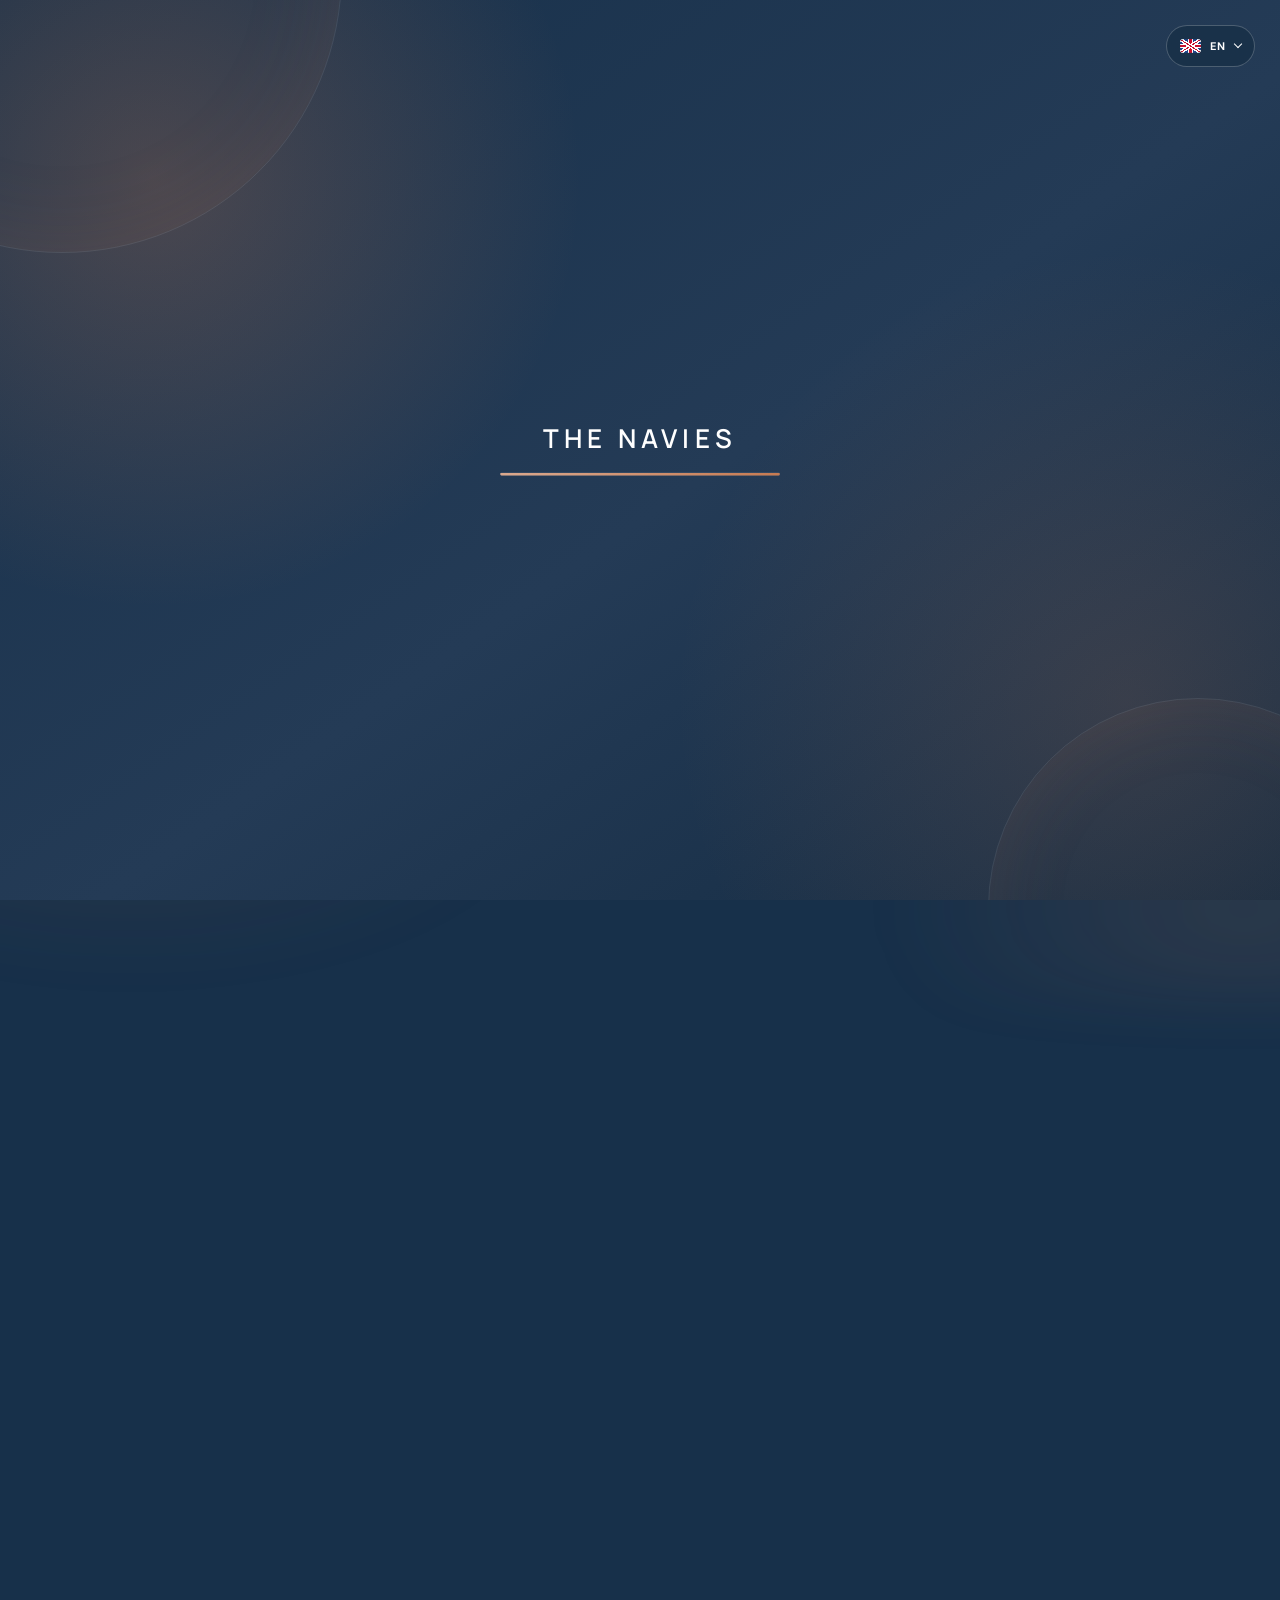
==== commit ed483fc6: "The Musync Update" ====
--- a/index.html
+++ b/index.html
@@ -17,7 +17,7 @@
   <meta http-equiv="Cache-Control" content="no-cache, no-store, must-revalidate">
   <meta http-equiv="Pragma" content="no-cache">
   <meta http-equiv="Expires" content="0">
-  <meta name="navies-build" content="20261106-168">
+  <meta name="navies-build" content="20261112-301">
   <title>The Navies</title>
   <link rel="canonical" href="https://thenavies.com/">
   <link rel="alternate" hreflang="x-default" href="https://thenavies.com/">
@@ -78,21 +78,23 @@
   }
   </script>
   <style>html:not(.nav-ready) #main-nav>a::after{opacity:0!important}html.countdown-entry,html.countdown-entry body{background:#17304a!important}html.countdown-entry .countdown-landing{position:fixed;inset:0;background:#17304a}html.countdown-entry.countdown-entering .countdown-landing>*{visibility:hidden}@media(max-width:900px){html:not(.nav-ready) #main-nav{display:none!important}}</style>
-  <script>if('scrollRestoration'in history)history.scrollRestoration='manual'</script>
-  <script>try{const n=performance.getEntriesByType('navigation')[0],r=n&&n.type==='reload',c=!location.hash||location.hash==='#countdown',i=sessionStorage.getItem('the-navies-internal-navigation')==='1',v=sessionStorage.getItem('the-navies-countdown-revealed')==='1';if(c){document.documentElement.classList.add('countdown-entry');if(r||!(i&&v))document.documentElement.classList.add('countdown-welcome','countdown-entering','countdown-preloading')}}catch(e){if(!location.hash)document.documentElement.classList.add('countdown-entry','countdown-welcome','countdown-entering','countdown-preloading')}</script>
-  <script>try{const p=location.pathname,b=/bot|crawler|spider|slurp|bingpreview|google-inspectiontool/i.test(navigator.userAgent);if(location.protocol!=='file:'&&!b&&(p==='/'||p.endsWith('/index.html'))){sessionStorage.removeItem('the-navies-countdown-revealed');const a=['ca','es','en','fr','it'],m=localStorage.getItem('the-navies-language-manual')==='1',s=localStorage.getItem('the-navies-language'),d=[navigator.language,...(navigator.languages||[])].filter(Boolean).map(x=>x.toLowerCase().split('-')[0]).find(x=>a.includes(x))||'es',l=m&&a.includes(s)?s:d;location.replace(`/${l}/${location.hash||''}`)}}catch(e){}</script>
+  <script>if('scrollRestoration'in history)history.scrollRestoration='manual';if(location.hash==='#edicion'||location.hash==='#edicion-del-sitio')document.documentElement.classList.add('editor-route-pending')</script>
+  <script>try{const n=performance.getEntriesByType('navigation')[0],r=n&&n.type==='reload',c=!location.hash||location.hash==='#countdown',i=sessionStorage.getItem('the-navies-internal-navigation')==='1',v=sessionStorage.getItem('the-navies-countdown-revealed')==='1',e=sessionStorage.getItem('the-navies-countdown-enabled');if(c&&e!=='0'){document.documentElement.classList.add('countdown-entry');if(r||!(i&&v))document.documentElement.classList.add('countdown-welcome','countdown-entering','countdown-preloading')}}catch(e){if(!location.hash&&sessionStorage.getItem('the-navies-countdown-enabled')!=='0')document.documentElement.classList.add('countdown-entry','countdown-welcome','countdown-entering','countdown-preloading')}</script>
+  <script>(async()=>{try{const p=location.pathname,b=/bot|crawler|spider|slurp|bingpreview|google-inspectiontool/i.test(navigator.userAgent);if(location.protocol==='file:'||b||!(p==='/'||p.endsWith('/index.html')))return;sessionStorage.removeItem('the-navies-countdown-revealed');const a=['ca','es','en','fr','it'],m=localStorage.getItem('the-navies-language-manual')==='1',s=localStorage.getItem('the-navies-language');let f='es';try{const r=await fetch('https://the-navies-admin.pau-escobedo04.workers.dev/content',{cache:'no-store'}),j=await r.json(),g=j.content?.home?.settings||{};if(a.includes(g.fallbackLanguage))f=g.fallbackLanguage;localStorage.setItem('the-navies-fallback-language',f);sessionStorage.setItem('the-navies-countdown-enabled',g.countdownEnabled===false?'0':'1')}catch(e){f=a.includes(localStorage.getItem('the-navies-fallback-language'))?localStorage.getItem('the-navies-fallback-language'):'es'}const d=[navigator.language,...(navigator.languages||[])].filter(Boolean).map(x=>x.toLowerCase().split('-')[0]).find(x=>a.includes(x))||f,l=m&&a.includes(s)?s:d;location.replace(`/${l}/${location.hash||''}`)}catch(e){}})()</script>
   <script>try{const b=document.querySelector('meta[name="navies-build"]').content;fetch(`${location.pathname}?comprobar=${Date.now()}`,{cache:'no-store'}).then(r=>r.text()).then(h=>{const n=h.match(/<meta name="navies-build" content="([^"]+)"/)?.[1];if(n&&n!==b){const u=new URL(location.href);u.searchParams.set('version',n);location.replace(u)}}).catch(()=>{})}catch(e){}</script>
   <script>try{const c={spring:'#F4A7C1',summer:'#FFD76A',autumn:'#C77B52',winter:'#A8DADC'},n=performance.getEntriesByType('navigation')[0],i=sessionStorage.getItem('the-navies-internal-navigation')==='1',k=i||(n&&n.type==='back_forward');sessionStorage.removeItem('the-navies-internal-navigation');if(!k)localStorage.removeItem('the-navies-season');const s=k&&localStorage.getItem('the-navies-season')||'autumn';window.__naviesInitialSeason=c[s]?s:'autumn';document.documentElement.dataset.season=window.__naviesInitialSeason;document.documentElement.style.setProperty('--accent',c[window.__naviesInitialSeason])}catch(e){document.documentElement.dataset.season='autumn'}</script>
   <link rel="preconnect" href="https://fonts.googleapis.com">
   <link rel="preconnect" href="https://fonts.gstatic.com" crossorigin>
   <link href="https://fonts.googleapis.com/css2?family=DM+Sans:wght@400;500;600&family=Manrope:wght@400;500;600;700&display=swap" rel="stylesheet">
-  <link rel="preload" href="script.js?v=20261106-168" as="script">
-  <link rel="stylesheet" href="styles.css?v=20261106-168">
-  <link rel="stylesheet" href="subpages.css?v=20261106-168">
-  <script defer src="script.js?v=20261106-168"></script>
-  <script defer src="admin-config.js?v=20261106-168"></script>
-  <script defer src="admin.js?v=20261106-168"></script>
-  <script defer src="portal.js?v=20261106-168"></script>
+  <link rel="preload" href="script.js?v=20261113-324" as="script">
+  <link rel="stylesheet" href="styles.css?v=20261112-293">
+  <link rel="stylesheet" href="subpages.css?v=20261112-320">
+  <link rel="stylesheet" href="musync.css?v=20261113-325">
+  <script defer src="script.js?v=20261113-324"></script>
+  <script defer src="admin-config.js?v=20261111-210"></script>
+  <script defer src="admin.js?v=20261111-210"></script>
+  <script defer src="portal.js?v=20261112-301"></script>
+  <script defer src="musync.js?v=20261113-325"></script>
 </head>
 <body>
   <div class="noise" aria-hidden="true"></div>
@@ -117,7 +119,7 @@
       <h2 id="countdown-title" data-i18n="sagreraHomeName">Fiestas de La Sagrera</h2>
       <div class="countdown-event-details">
         <span><small data-i18n="countdownDateLabel">Fecha</small><strong data-i18n="countdownEventDate">21 DE NOVIEMBRE</strong></span>
-        <span><small data-i18n="countdownTimeLabel">Hora</small><strong data-i18n="countdownEventTime">13:30</strong></span>
+        <span><small data-i18n="countdownTimeLabel">Hora</small><strong data-i18n="countdownEventTime">14:00</strong></span>
         <span><small data-i18n="countdownPlaceLabel">Lugar</small><strong data-i18n="countdownEventVenue">PLAZA MASADAS</strong></span>
       </div>
       <div class="countdown-clock" role="timer" aria-label="Cuenta atrás para el concierto">
@@ -165,7 +167,7 @@
     <nav id="main-nav" aria-label="Navegación principal">
       <a href="#inicio" data-route="home" data-i18n="navHome">Inicio</a>
       <a href="#navies-live" data-route="navies-live" data-i18n="navVideos">Navies Live</a>
-      <a href="#espacio-navy" data-route="espacio-navy" data-i18n="navSpace">Espacio Navy</a>
+      <a href="#navy" data-route="espacio-navy" data-i18n="navSpace">Espacio Navy</a>
     </nav>
     <button class="menu-toggle" type="button" aria-expanded="false" aria-controls="main-nav">
       <span></span><span></span><span></span><span class="sr-only">Abrir menú</span>
@@ -210,7 +212,7 @@
         <div class="show-info">
           <span class="status" data-nosnippet><i></i><span data-i18n="nextShow">Próximo concierto</span></span>
           <h3 data-i18n="sagreraHomeName">Fiestas de La Sagrera</h3>
-          <p><span data-i18n="time" data-nosnippet>13:30h</span><span data-nosnippet> · </span><span data-i18n="venue">Plaza Masadas</span></p>
+          <p><span data-i18n="time" data-nosnippet>14:00h</span><span data-nosnippet> · </span><span data-i18n="venue">Plaza Masadas</span></p>
         </div>
       </article>
       <div class="show-list reveal">
@@ -243,12 +245,12 @@
         <h2 data-i18n-html="bandTitle">Siete músicos.<br>Una sola corriente.</h2>
         <!-- EDITAR: Texto biográfico provisional -->
         <p data-i18n="bandBody">Somos siete jóvenes apasionados por la música, unidos por las ganas de tocar, aprender y disfrutar juntos sobre el escenario. Cada voz y cada instrumento forman parte de The Navies con el mismo peso.</p>
-        <p class="band-collaboration" data-i18n-html="bcnIntro">En este camino contamos con la colaboración de <strong class="bcn-highlight">BCN Fusió</strong>, que nos acompaña y nos ayuda a seguir creciendo como banda.</p>
+        <p class="band-collaboration" data-i18n-html="bcnIntro">En este camino contamos con la colaboración de <a class="bcn-highlight" href="https://bcnfusio.cat" target="_blank" rel="noopener">BCN Fusió</a>, que nos acompaña y nos ayuda a seguir creciendo como banda.</p>
       </div>
       <div class="members">
-        <article class="member reveal" role="button" tabindex="0" data-member="vocals"><div class="avatar"><span class="instrument-word" data-i18n="visualVocals">VOCES</span></div><div><h3 data-i18n="groupVocals">Tres cantantes</h3><p data-i18n="groupVocalsCopy">Tres voces para melodías, armonías y coros.</p></div></article>
-        <article class="member reveal" role="button" tabindex="0" data-member="bass"><div class="avatar alt"><span class="instrument-word" data-i18n="visualBass">BAJO</span></div><div><h3 data-i18n="groupBass">Una bajista</h3><p data-i18n="groupBassCopy">La base grave que une ritmo y armonía.</p></div></article>
-        <article class="member reveal" role="button" tabindex="0" data-member="guitar"><div class="avatar warm"><span class="instrument-word" data-i18n="visualGuitar">GUITARRA</span></div><div><h3 data-i18n="groupGuitar">Un guitarrista</h3><p data-i18n="groupGuitarCopy">Riffs, acordes y el carácter rock del grupo.</p></div></article>
+        <article class="member reveal" role="button" tabindex="0" data-member="vocals"><div class="avatar"><span class="instrument-word" data-i18n="visualVocals">VOCES</span></div><div><h3 data-i18n="groupVocals">Aina, Candela González y Mariona Escobedo</h3><p data-i18n="groupVocalsCopy">Tres voces para melodías, armonías y coros.</p></div></article>
+        <article class="member reveal" role="button" tabindex="0" data-member="bass"><div class="avatar alt"><span class="instrument-word" data-i18n="visualBass">BAJO</span></div><div><h3 data-i18n="groupBass">Emma Tubau</h3><p data-i18n="groupBassCopy">La base grave que une ritmo y armonía.</p></div></article>
+        <article class="member reveal" role="button" tabindex="0" data-member="guitar"><div class="avatar warm"><span class="instrument-word" data-i18n="visualGuitar">GUITARRA</span></div><div><h3 data-i18n="groupGuitar">Carles</h3><p data-i18n="groupGuitarCopy">Riffs, acordes y el carácter rock del grupo.</p></div></article>
         <article class="member reveal" role="button" tabindex="0" data-member="keys"><div class="avatar pale"><span class="instrument-word" data-i18n="visualKeys">TECLADOS</span></div><div><h3 data-i18n="groupKeys">Pau Fermosel</h3><p data-i18n="groupKeysCopy">Pianos, sintetizadores y capas de sonido.</p></div></article>
         <article class="member reveal" role="button" tabindex="0" data-member="drums"><div class="avatar"><span class="instrument-word" data-i18n="visualDrums">BATERÍA</span></div><div><h3 data-i18n="groupDrums">Pau Escobedo</h3><p data-i18n="groupDrumsCopy">El pulso que sostiene y empuja todo el directo.</p></div></article>
       </div>
@@ -308,10 +310,10 @@
 
   <section class="page-view subpage space-page" id="page-espacio-navy" data-page-view="espacio-navy" hidden>
     <div class="space-shell"><div class="space-entry"><div class="space-intro reveal"><div><p class="eyebrow"><span></span><span data-i18n="privateArea">Área privada de la banda</span></p><h1 data-i18n-html="spaceTitle">Espacio<br><em>Navy.</em></h1><p data-i18n="spaceIntro">Partituras, repertorios y fechas importantes organizados en un mismo lugar.</p></div></div>
-    <section class="login-panel reveal" id="login"><h2 data-i18n="memberAccess">Acceso de miembros</h2><p data-i18n="loginCopy">Introduce tus credenciales para acceder al espacio interno.</p><form class="login-form" id="login-form"><input name="username" autocomplete="username" autocapitalize="none" spellcheck="false" placeholder="Usuario" required><input name="password" type="password" autocomplete="current-password" autocapitalize="none" spellcheck="false" placeholder="Contraseña" required><button type="submit" data-i18n="enterSpace">Entrar</button></form><p class="login-error" id="login-error" aria-live="polite"></p></section>
+    <section class="login-panel reveal" id="login"><h2 data-i18n="memberAccess">Acceso de miembros</h2><p data-i18n="loginCopy">Introduce tus credenciales para acceder al espacio interno.</p><form class="login-form" id="login-form" method="post"><input name="username" autocomplete="username" autocapitalize="none" spellcheck="false" placeholder="Usuario" required><input name="password" type="password" autocomplete="current-password" autocapitalize="none" spellcheck="false" placeholder="Contraseña" required><button type="submit" data-i18n="enterSpace">Entrar</button></form><p class="login-error" id="login-error" aria-live="polite"></p></section>
     </div>
     <section class="member-dashboard" id="member-dashboard" hidden>
-      <div class="dashboard-bar reveal"><div><p class="eyebrow"><span></span><span data-i18n="memberArea">Espacio de miembros</span></p><h2><span data-i18n="hello">Hola</span>, <span id="member-name">Navy</span>.</h2></div></div>
+      <div class="dashboard-bar reveal"><div><p class="eyebrow"><span></span><span data-i18n="memberArea">Espacio de miembros</span></p><h2><span data-i18n="hello">Hola</span>, <span id="member-name">Navy</span></h2></div></div>
       <div class="dashboard-grid">
         <article class="private-card repertoire-card reveal">
           <div class="card-heading"><div><p class="card-kicker">21 NOV · 2026</p><h3 data-i18n="sagreraFestName">Fiestas de La Sagrera 2026</h3></div><span class="concert-status" data-i18n="nextShow">Próximo concierto</span></div>
@@ -334,15 +336,14 @@
             <div class="event-item"><time datetime="2026-10-23"><strong>23</strong><span>OCT</span></time><div><b data-i18n="rehearsal">Ensayo</b><small data-i18n="rehearsalTime">17:30h</small></div></div>
             <div class="event-item"><time datetime="2026-11-06"><strong>06</strong><span>NOV</span></time><div><b data-i18n="rehearsal">Ensayo</b><small data-i18n="rehearsalTime">17:30h</small></div></div>
             <div class="event-item"><time datetime="2026-11-07"><strong>07</strong><span>NOV</span></time><div><b data-i18n="extraRehearsal">Ensayo Extra</b><small>18:00h</small></div></div>
-            <div class="event-item"><time datetime="2026-11-13"><strong>13</strong><span>NOV</span></time><div><b data-i18n="rehearsal">Ensayo</b><small data-i18n="rehearsalTime">17:30h</small></div></div>
-            <div class="event-item"><time datetime="2026-11-14"><strong>14</strong><span>NOV</span></time><div><b data-i18n="extraRehearsal">Ensayo Extra</b></div></div>
-            <div class="event-item highlight"><time datetime="2026-11-20"><strong>20</strong><span>NOV</span></time><div><b data-i18n="dressRehearsal">Ensayo General</b><small data-i18n="rehearsalTime">17:30h</small></div></div>
-            <div class="event-item concert"><time datetime="2026-11-21"><strong>21</strong><span>NOV</span></time><div><b data-i18n="sagreraFestName">Fiestas de La Sagrera 2026</b><small>13:30h · Plaza Masadas</small></div></div>
+            <div class="event-item"><time datetime="2026-11-13"><strong>13</strong><span>NOV</span></time><div><b data-i18n="rehearsal">Ensayo</b><small>17:30–19:30h · BCN Fusió Sant Andreu</small></div></div>
+            <div class="event-item"><time datetime="2026-11-14"><strong>14</strong><span>NOV</span></time><div><b data-i18n="extraRehearsal">Ensayo Extra</b><small>18:00–20:00h · BCN Fusió La Sagrera</small></div></div>
+            <div class="event-item highlight"><time datetime="2026-11-20"><strong>20</strong><span>NOV</span></time><div><b data-i18n="dressRehearsal">Ensayo General</b><small>17:30–19:30h · BCN Fusió Sant Andreu</small></div></div>
+            <div class="event-item concert"><time datetime="2026-11-21"><strong>21</strong><span>NOV</span></time><div><b data-i18n="sagreraFestName">Fiestas de La Sagrera 2026</b><small>14:00h · Plaza Masadas</small></div></div>
           </div>
           <div class="calendar-useful-links">
-          <h4 data-i18n="usefulLinks">Enlaces útiles</h4>
+          <h4 data-i18n="usefulLinks">Listas de reproducción</h4>
           <div class="useful-links-list">
-            <a href="https://drive.google.com/drive/folders/1q_XGlt-PRw3ymWBn_mTIBS6Ul4XQuo0L?usp=drive_link" target="_blank" rel="noopener"><b>Google Drive</b><i aria-hidden="true">↗</i></a>
             <a href="https://open.spotify.com" target="_blank" rel="noopener"><b>Spotify</b><i aria-hidden="true">↗</i></a>
             <a href="https://music.apple.com" target="_blank" rel="noopener"><b>Apple Music</b><i aria-hidden="true">↗</i></a>
           </div>
--- a/styles.css
+++ b/styles.css
@@ -13,6 +13,7 @@
   --line: rgba(23, 60, 91, .16);
   --accent: #C77B52;
   --accent-disc: #A55332;
+  --accent-text: #8E4328;
   --accent-contrast: #fff;
   --player-accent:#8E4328;
   --player-contrast:#fff;
@@ -20,10 +21,10 @@
   --white: #fff;
   --radius: 28px;
 }
-:root[data-season="spring"] { --accent-contrast:#0d2a43; --accent-disc:#C93F73; --player-accent:#F4A7C1; --player-contrast:#0d2a43; }
-:root[data-season="summer"] { --accent-contrast:#0d2a43; --accent-disc:#D7A522; --player-accent:#FFD76A; --player-contrast:#0d2a43; }
-:root[data-season="autumn"] { --accent-contrast:#fff; --accent-disc:#8E4328; --player-accent:#8E4328; --player-contrast:#fff; }
-:root[data-season="winter"] { --accent-contrast:#0d2a43; --accent-disc:#287F9E; --player-accent:#A8DADC; --player-contrast:#0d2a43; }
+:root[data-season="spring"] { --accent-contrast:#0d2a43; --accent-disc:#F4A7C1; --accent-text:#9B3F61; --player-accent:#F4A7C1; --player-contrast:#0d2a43; }
+:root[data-season="summer"] { --accent-contrast:#0d2a43; --accent-disc:#FFD76A; --accent-text:#7A5900; --player-accent:#FFD76A; --player-contrast:#0d2a43; }
+:root[data-season="autumn"] { --accent-contrast:#fff; --accent-disc:#8E4328; --accent-text:#8E4328; --player-accent:#8E4328; --player-contrast:#fff; }
+:root[data-season="winter"] { --accent-contrast:#0d2a43; --accent-disc:#A8DADC; --accent-text:#28677D; --player-accent:#A8DADC; --player-contrast:#0d2a43; }
 :root.theme-ready { transition: --accent .45s ease; }
 
 * { box-sizing: border-box; }
@@ -443,6 +444,9 @@
 body.route-media .account-guest { color:white; border-color:rgba(255,255,255,.2); background:rgba(255,255,255,.08); }
 body.route-media .account-trigger:hover .account-guest { background:rgba(255,255,255,.15); }
 body.route-media .account-avatar { color:var(--ink-deep); background:var(--lime); }
+body.route-musync .account-guest { color:white; border-color:rgba(255,255,255,.2); background:rgba(255,255,255,.08); }
+body.route-musync .account-trigger:hover .account-guest { background:rgba(255,255,255,.15); }
+body.route-musync .account-avatar { color:var(--ink-deep); background:var(--lime); }
 .account-dialog { width:min(520px,calc(100% - 28px)); padding:clamp(32px,6vw,56px); border:0; border-radius:28px; color:var(--ink-deep); background:var(--paper); box-shadow:0 35px 110px rgba(8,31,48,.38); opacity:0; transform:translateY(22px) scale(.975); transition:opacity .28s ease,transform .42s cubic-bezier(.16,1,.3,1),display .28s allow-discrete,overlay .28s allow-discrete; }
 .account-dialog.is-visible { opacity:1; transform:translateY(0) scale(1); }
 .account-dialog::backdrop { opacity:0; background:rgba(9,30,45,.68); backdrop-filter:blur(8px); transition:opacity .34s ease,display .34s allow-discrete,overlay .34s allow-discrete; }
@@ -472,13 +476,14 @@
 @keyframes accountMemberButtonIn { from { opacity:0; transform:translateY(10px) scale(.97); } to { opacity:1; transform:none; } }
 .account-member-icon { width:58px; height:58px; margin:0 auto 15px; display:grid; place-items:center; color:white; border-radius:50%; background:var(--ink); box-shadow:0 12px 28px rgba(13,42,67,.2); font:700 19px/1 "Manrope",sans-serif; }
 body.route-media .account-member-icon { color:var(--ink-deep); background:var(--lime); }
+body.route-musync .account-member-icon { color:var(--ink-deep); background:var(--lime); }
 .account-session-status { margin:0 0 5px!important; color:var(--ink-soft)!important; font-size:11px; font-weight:700; letter-spacing:.1em; text-transform:uppercase; }
 .account-member-greeting { margin:0 0 24px!important; font-size:clamp(30px,5vw,44px)!important; }
 .account-logout { width:100%; min-height:50px; margin:0; border:0; border-radius:14px; color:white; background:var(--ink); font:700 12px "DM Sans",sans-serif; cursor:pointer; transition:transform .2s,background .2s; }
 .account-logout:hover { transform:translateY(-2px); background:var(--ink-deep); }
 .account-admin-panel { margin-top:14px; padding:20px; border:1px solid color-mix(in srgb,var(--accent) 34%,var(--line)); border-radius:18px; text-align:left; background:color-mix(in srgb,var(--accent) 7%,white); animation:accountAdminPanelIn .42s cubic-bezier(.16,1,.3,1) both; }
 .account-admin-panel[hidden], .account-admin-panel [hidden] { display:none; }
-.account-admin-kicker { margin:0 0 7px!important; color:var(--accent-disc)!important; font-size:9px!important; font-weight:800; letter-spacing:.16em; }
+.account-admin-kicker { margin:0 0 7px!important; color:var(--accent-text)!important; font-size:9px!important; font-weight:800; letter-spacing:.16em; }
 .account-admin-panel h3 { margin:0 0 7px; font:700 20px/1.15 "Manrope",sans-serif; }
 .account-admin-panel p { margin:0; font-size:12px; line-height:1.55; }
 .account-admin-form { margin-top:15px; display:grid; grid-template-columns:minmax(0,1fr) auto; gap:9px; }
@@ -487,6 +492,15 @@
 .account-admin-form button, .account-admin-extend, .account-admin-end { min-height:48px; padding:0 16px; border:0; border-radius:13px; font:700 11px/1.2 "DM Sans",sans-serif; cursor:pointer; }
 .account-admin-form button, .account-admin-extend { color:white; background:var(--ink); }
 .account-admin-error { min-height:18px; margin-top:9px!important; color:#a53c3c!important; font-size:11px!important; }
+.account-admin-verified { min-height:116px; display:grid; place-content:center; justify-items:center; gap:13px; text-align:center; transition:opacity .3s ease,transform .3s ease; }
+.account-admin-verified[hidden] { display:none; }
+.account-admin-verified i { position:relative; width:38px; height:38px; border-radius:50%; background:var(--accent-disc); box-shadow:0 0 0 7px color-mix(in srgb,var(--accent) 18%,transparent); animation:accountAdminCheckIn .52s cubic-bezier(.2,1.35,.35,1) both; }
+.account-admin-verified i::after { content:""; position:absolute; left:11px; top:8px; width:10px; height:16px; border-right:3px solid var(--accent-contrast); border-bottom:3px solid var(--accent-contrast); transform:rotate(45deg); animation:accountAdminTickIn .38s .2s cubic-bezier(.16,1,.3,1) both; }
+.account-admin-verified strong { color:var(--ink); font:700 13px/1.35 "DM Sans",sans-serif; animation:accountAdminTextIn .42s .14s cubic-bezier(.16,1,.3,1) both; }
+.account-admin-verified.is-leaving { opacity:0; transform:translateY(7px) scale(.98); }
+.account-admin-warning { position:fixed; z-index:130; width:max-content; max-width:min(270px,calc(100vw - 28px)); padding:12px 15px; border:1px solid color-mix(in srgb,var(--accent-disc) 42%,var(--line)); border-radius:14px 4px 14px 14px; color:var(--ink); background:color-mix(in srgb,var(--accent) 10%,white); box-shadow:0 16px 38px rgba(13,42,67,.16); font:700 11px/1.4 "DM Sans",sans-serif; opacity:0; pointer-events:none; transform:translateY(-7px) scale(.97); transform-origin:top right; transition:opacity .25s ease,transform .38s cubic-bezier(.16,1,.3,1); }
+.account-admin-warning::before { content:""; position:absolute; right:8px; top:-7px; width:13px; height:13px; border-left:1px solid color-mix(in srgb,var(--accent-disc) 42%,var(--line)); border-top:1px solid color-mix(in srgb,var(--accent-disc) 42%,var(--line)); background:color-mix(in srgb,var(--accent) 10%,white); transform:rotate(45deg); }
+.account-admin-warning.is-visible { opacity:1; transform:none; }
 .account-admin-session { text-align:center; }
 .account-admin-state { display:flex; align-items:center; justify-content:center; gap:8px; color:var(--ink); font-size:11px; font-weight:800; letter-spacing:.07em; text-transform:uppercase; }
 .account-admin-state i { width:8px; height:8px; border-radius:50%; background:var(--accent-disc); box-shadow:0 0 0 4px color-mix(in srgb,var(--accent) 22%,transparent); }
@@ -496,6 +510,9 @@
 .account-admin-end { width:100%; margin-top:9px; color:var(--ink); background:transparent; border:1px solid var(--line); }
 body.admin-mode .account-avatar { box-shadow:0 0 0 3px color-mix(in srgb,var(--accent) 48%,transparent),0 8px 24px rgba(13,42,67,.18); }
 @keyframes accountAdminPanelIn { from { opacity:0; transform:translateY(8px); } to { opacity:1; transform:none; } }
+@keyframes accountAdminCheckIn { from { opacity:0; transform:translateY(8px) scale(.65) rotate(-10deg); } to { opacity:1; transform:none; } }
+@keyframes accountAdminTickIn { from { opacity:0; transform:rotate(45deg) scale(.35); } to { opacity:1; transform:rotate(45deg) scale(1); } }
+@keyframes accountAdminTextIn { from { opacity:0; transform:translateY(6px); } to { opacity:1; transform:none; } }
 @media(max-width:520px) { .account-admin-form { grid-template-columns:1fr; } }
 .auth-toast { position:fixed; inset:auto auto 24px 50%; z-index:120; min-width:170px; margin:0; padding:12px 18px; border:1px solid color-mix(in srgb,var(--accent) 42%,var(--line)); border-radius:14px; color:var(--ink); background:rgba(250,251,250,.92); box-shadow:0 14px 38px rgba(13,42,67,.14); backdrop-filter:blur(16px); display:flex; align-items:center; justify-content:center; gap:11px; text-align:center; font-size:12px; font-weight:600; letter-spacing:.01em; opacity:0; pointer-events:none; transform:translate(-50%,18px) scale(.985); transition:opacity .32s ease,transform .44s cubic-bezier(.16,1,.3,1),display .32s allow-discrete,overlay .32s allow-discrete; }
 .auth-toast-indicator { position:relative; width:8px; height:8px; flex:0 0 8px; border-radius:50%; background:var(--accent-disc); box-shadow:0 0 0 4px color-mix(in srgb,var(--accent) 24%,transparent); }
--- a/subpages.css
+++ b/subpages.css
@@ -1,4 +1,5 @@
 .subpage { min-height: 100svh; padding-top: 92px; }
+html.editor-route-pending [data-page-view="espacio-navy"] { visibility:hidden; }
 .subpage .site-header { background: rgba(244,246,245,.86); border-bottom-color: var(--line); }
 .subpage-intro { padding: 88px clamp(24px, 7vw, 112px) 52px; }
 .subpage-intro h1 { max-width: 900px; font-size: clamp(46px, 5.7vw, 84px); line-height: 1.01; }
@@ -15,6 +16,7 @@
 .media-page .subpage-intro { padding-bottom: 68px; background: transparent; }
 .media-page .subpage-intro .eyebrow, .media-page .subpage-intro > p:last-child { color: #b7c8d2; }
 .tv-coming-soon { min-height:calc(100svh - 92px); padding:clamp(72px,10vw,138px) clamp(24px,7vw,112px); display:grid; align-content:center; justify-items:start; background:transparent; }
+.tv-coming-soon > .eyebrow { display:none; }
 .tv-coming-soon h1 { max-width:900px; font-size:clamp(46px,5.7vw,84px); line-height:1.01; }
 .tv-coming-soon > p { max-width:610px; margin:28px 0 0; color:#b7c8d2; font-size:clamp(16px,1.3vw,19px); line-height:1.7; }
 .tv-signal { height:46px; margin-top:42px; display:flex; align-items:center; gap:7px; }
@@ -45,7 +47,7 @@
 .video-dialog h2 { font-size:clamp(34px,5vw,52px); }.video-dialog p { color:var(--ink-soft); line-height:1.65; }
 
 .space-page { background:linear-gradient(180deg,transparent 68%,#eef3f4 100%),radial-gradient(ellipse 72% 52% at 92% 10%,color-mix(in srgb,var(--accent) 25%,rgba(192,215,226,.28)),transparent 80%),radial-gradient(ellipse 64% 48% at 3% 55%,color-mix(in srgb,var(--accent) 12%,transparent),transparent 82%),radial-gradient(ellipse 60% 44% at 84% 84%,color-mix(in srgb,var(--accent) 10%,transparent),transparent 82%),linear-gradient(145deg,#eef3f4 0,#f8f9f7 42%,color-mix(in srgb,var(--accent) 7%,#edf3f4) 72%,#eef3f4 100%); }
-.space-shell { width:min(100%,1440px); margin:0 auto; padding:70px clamp(24px,7vw,112px) 120px; }
+.space-shell { width:100%; margin:0 auto; padding:70px clamp(24px,7vw,112px) 120px; }
 .space-entry { display:grid; grid-template-columns:minmax(0,1fr) minmax(400px,.82fr); gap:clamp(36px,6vw,84px); align-items:center; }
 .space-intro { margin:0; }
 .space-intro h1 { font-size:clamp(46px,5.7vw,84px); line-height:1.01; }.space-intro p { max-width:650px; color:var(--ink-soft); font-size:clamp(16px,1.3vw,19px); line-height:1.7; }
@@ -63,19 +65,146 @@
 .space-entry.portal-entering,.member-dashboard.portal-entering { animation:portalEnter .55s cubic-bezier(.16,1,.3,1) both; }
 @keyframes portalEnter { from { opacity:0; transform:translateY(18px) scale(.99); } to { opacity:1; transform:none; } }
 .dashboard-bar { display:flex; justify-content:space-between; align-items:center; margin-bottom:34px; }.dashboard-bar h2 { font-size:clamp(34px,4vw,54px); line-height:1.05; }.logout-button { border:1px solid var(--line); border-radius:999px; padding:11px 16px; color:var(--ink); background:rgba(255,255,255,.5); cursor:pointer; }
-.content-editor-trigger { color:var(--accent-disc); }
+.dashboard-tools { margin-left:auto; display:flex; align-items:center; justify-content:flex-end; gap:10px; }
+.musyc-launch { width:50px; height:50px; flex:0 0 50px; padding:0; border:1px solid color-mix(in srgb,var(--ink) 78%,white); border-radius:50%; display:grid; place-items:center; color:white; background:var(--ink); box-shadow:0 10px 26px rgba(13,42,67,.17); cursor:pointer; transition:transform .22s ease,background .22s ease,box-shadow .22s ease; }
+.musyc-launch:hover { background:var(--ink-deep); box-shadow:0 13px 30px rgba(13,42,67,.24); transform:translateY(-2px); }
+.musyc-launch svg { width:26px; height:26px; fill:none; stroke:currentColor; stroke-width:1.7; stroke-linecap:round; }
+.content-editor-trigger { color:var(--accent-text); }
 .content-editor-trigger[hidden] { display:none; }
-body.route-media .content-editor-trigger { color:var(--lime); }
+body.route-media #main-nav > a.content-editor-trigger { color:var(--accent)!important; }
 .dashboard-grid { display:grid; grid-template-columns:minmax(0,1.35fr) minmax(300px,.65fr); gap:24px; align-items:start; }
+.dashboard-grid[hidden] { display:none; }
+.ensemble-switcher { width:max-content; max-width:100%; margin:0 0 4px auto; padding:5px; align-self:flex-end; border:1px solid color-mix(in srgb,var(--accent-disc) 68%,var(--line)); border-radius:999px; display:flex; gap:4px; background:color-mix(in srgb,var(--accent) 9%,rgba(255,255,255,.94)); box-shadow:0 8px 24px rgba(30,64,86,.07); backdrop-filter:blur(16px); }
+.ensemble-switcher button { min-height:38px; padding:0 17px; border:0; border-radius:999px; color:var(--ink-soft); background:transparent; font:700 10px "DM Sans",sans-serif; white-space:nowrap; cursor:pointer; transition:color .2s ease,background .2s ease; }
+.ensemble-switcher button[aria-pressed="true"] { color:var(--accent-contrast); background:var(--accent-disc); }
+
+.musyc-page { min-height:100svh; color:white; background:transparent; }
+.musyc-shell { width:100%; min-height:calc(100svh - 92px); margin:0 auto; padding:clamp(58px,7vw,92px) clamp(24px,7vw,112px) 104px; }
+.musyc-header { margin-bottom:34px; display:flex; align-items:center; justify-content:flex-end; gap:34px; }
+.musyc-header h1 { margin:10px 0 12px; font:600 clamp(50px,7vw,92px)/.94 "Manrope",sans-serif; letter-spacing:-.065em; }
+.musyc-header h1 span { color:var(--accent); }
+.musyc-header > div > p:last-child { max-width:560px; margin:0; color:#bdd0dc; font-size:15px; line-height:1.65; }
+.musyc-back { min-height:46px; padding:0 18px; border:1px solid rgba(255,255,255,.2); border-radius:999px; display:inline-flex; align-items:center; gap:10px; color:white; background:rgba(255,255,255,.07); font:700 11px "DM Sans",sans-serif; cursor:pointer; backdrop-filter:blur(12px); }
+.musyc-back:hover { background:rgba(255,255,255,.13); }
+.musyc-layout { display:grid; grid-template-columns:minmax(250px,.72fr) minmax(340px,1.28fr) minmax(270px,.86fr); gap:14px; align-items:start; }
+.musyc-now,.musyc-library,.musyc-personal { border:1px solid rgba(198,154,130,.23); border-radius:26px; background:linear-gradient(145deg,rgba(198,154,130,.105),rgba(255,255,255,.035)); box-shadow:0 24px 65px rgba(3,18,29,.24),inset 0 1px 0 rgba(222,187,168,.1); backdrop-filter:blur(22px); }
+.musyc-now { position:sticky; top:116px; padding:clamp(18px,2.3vw,26px); }
+.musyc-cover { position:relative; aspect-ratio:1; border-radius:20px; overflow:hidden; background:#102f48; box-shadow:inset 0 0 0 1px rgba(255,255,255,.13),0 18px 45px rgba(0,0,0,.25); }
+.musyc-cover img { width:100%; height:100%; display:block; object-fit:cover; }
+.musyc-now-copy { margin-top:24px; }
+.musyc-now-copy small { color:#9db5c3; font-size:9px; font-weight:700; letter-spacing:.14em; text-transform:uppercase; }
+.musyc-now-copy h2 { margin:8px 0 5px; font:600 clamp(24px,3vw,36px)/1.1 "Manrope",sans-serif; letter-spacing:-.04em; }
+.musyc-now-copy p { margin:0; color:#b8cad5; font-size:12px; }
+.musyc-progress { margin-top:24px; display:grid; grid-template-columns:34px 1fr 34px; gap:10px; align-items:center; color:#9eb4c1; font-size:9px; }
+.musyc-progress input,.musyc-volume input { --range-progress:0%; width:100%; height:18px; margin:0; appearance:none; -webkit-appearance:none; background:transparent; cursor:pointer; }
+.musyc-progress input::-webkit-slider-runnable-track,.musyc-volume input::-webkit-slider-runnable-track { height:4px; border-radius:99px; background:linear-gradient(90deg,var(--accent-disc) 0 var(--range-progress),rgba(255,255,255,.18) var(--range-progress) 100%); }
+.musyc-progress input::-webkit-slider-thumb,.musyc-volume input::-webkit-slider-thumb { width:0; height:0; margin:0; border:0; appearance:none; -webkit-appearance:none; background:transparent; }
+.musyc-progress input::-moz-range-track,.musyc-volume input::-moz-range-track { height:4px; border-radius:99px; background:rgba(255,255,255,.18); }
+.musyc-progress input::-moz-range-progress,.musyc-volume input::-moz-range-progress { height:4px; border-radius:99px; background:var(--accent-disc); }
+.musyc-progress input::-moz-range-thumb,.musyc-volume input::-moz-range-thumb { width:0; height:0; border:0; background:transparent; }
+.musyc-controls { margin:20px 0 18px; display:flex; align-items:center; justify-content:center; gap:22px; }
+.musyc-controls button { width:44px; height:44px; padding:0; border:1px solid transparent; border-radius:50%; display:grid; place-items:center; color:rgba(255,255,255,.86); background:transparent; cursor:pointer; transition:color .18s ease,background .18s ease,transform .18s ease; }
+.musyc-controls button:hover { color:white; background:rgba(255,255,255,.1); transform:scale(1.06); }
+.musyc-controls svg { width:22px; height:22px; fill:currentColor; }
+.musyc-controls .musyc-main-control { width:60px; height:60px; color:var(--accent-contrast); background:var(--accent-disc); box-shadow:0 13px 30px rgba(0,0,0,.24),inset 0 1px 0 rgba(255,255,255,.28); }
+.musyc-controls .musyc-main-control:hover { color:var(--accent-contrast); background:color-mix(in srgb,var(--accent-disc) 90%,white); }
+.musyc-main-control .musyc-pause,.musyc-main-control.is-playing .musyc-play { display:none; }
+.musyc-main-control.is-playing .musyc-pause { display:block; }
+.musyc-volume { padding-top:17px; border-top:1px solid rgba(255,255,255,.11); display:grid; grid-template-columns:19px 1fr; align-items:center; gap:12px; color:#a9bfcb; font-size:10px; }
+.musyc-volume svg { width:18px; height:18px; fill:none; stroke:currentColor; stroke-width:1.7; stroke-linecap:round; stroke-linejoin:round; }
+.musyc-library,.musyc-personal { padding:clamp(20px,2.6vw,30px); }
+.musyc-library-head { margin-bottom:22px; }
+.musyc-library-head h2 { margin:10px 0 0; font:600 clamp(30px,4vw,48px)/1 "Manrope",sans-serif; letter-spacing:-.05em; }
+.musyc-track-list { border-top:1px solid rgba(255,255,255,.12); }
+.musyc-track { position:relative; width:100%; min-height:70px; padding:10px 5px; border-bottom:1px solid rgba(255,255,255,.1); display:grid; grid-template-columns:36px minmax(0,1fr) 34px; gap:10px; align-items:center; color:white; background:transparent; transition:background .2s ease,padding .2s ease; }
+.musyc-track:hover,.musyc-track.is-active { padding-left:11px; padding-right:9px; background:rgba(198,154,130,.075); }
+.musyc-track.is-active { box-shadow:inset 3px 0 0 var(--accent-disc); }
+.musyc-track button { border:0; color:inherit; background:transparent; cursor:pointer; }
+.musyc-track-number { width:32px; height:32px; padding:0; border-radius:50%!important; display:grid; place-items:center; color:#8ea8b7!important; font-size:10px; }
+.musyc-track-number svg { width:14px; height:14px; display:none; fill:currentColor; }
+.musyc-track:hover .musyc-track-number span,.musyc-track.is-active .musyc-track-number span { display:none; }
+.musyc-track:hover .musyc-track-number svg,.musyc-track.is-active .musyc-track-number svg { display:block; }
+.musyc-track-copy { min-width:0; padding:0; display:grid; gap:4px; text-align:left; }
+.musyc-track-copy { overflow:hidden; }
+.musyc-track strong { width:max-content; max-width:100%; overflow:hidden; text-overflow:ellipsis; white-space:nowrap; font:600 13px "Manrope",sans-serif; }
+.musyc-track strong.is-scrolling { max-width:none; overflow:visible; text-overflow:clip; animation:musycTrackMarquee 8s ease-in-out 1s infinite; }
+@keyframes musycTrackMarquee { 0%,14% { transform:translateX(0); } 48%,66% { transform:translateX(calc(-1 * var(--musyc-track-shift))); } 92%,100% { transform:translateX(0); } }
+.musyc-track small { color:#9fb5c2; font-size:10px; }
+.musyc-track-more { width:32px; height:32px; padding:0; border-radius:50%!important; display:flex; align-items:center; justify-content:center; gap:2.5px; color:#9fb5c2!important; }
+.musyc-track-more span { width:3px; height:3px; border-radius:50%; background:currentColor; }
+.musyc-track-more:hover { color:white!important; background:rgba(255,255,255,.08); }
+.musyc-personal-head h2 { margin:10px 0 20px; font:600 clamp(25px,2.6vw,36px)/1 "Manrope",sans-serif; letter-spacing:-.05em; }
+.musyc-search { min-height:42px; padding:0 12px; border:1px solid rgba(198,154,130,.2); border-radius:13px; display:flex; align-items:center; gap:9px; background:rgba(4,19,30,.3); }
+.musyc-search svg { width:16px; fill:none; stroke:#9fb5c2; stroke-width:1.8; }
+.musyc-search input { min-width:0; width:100%; border:0; outline:0; color:white; background:transparent; font:500 12px "DM Sans",sans-serif; }
+.musyc-search input::placeholder { color:#829ba9; }
+.musyc-library-tabs { margin:14px 0 20px; display:grid; grid-template-columns:1fr 1fr; gap:7px; }
+.musyc-library-tabs button { min-height:36px; border:1px solid rgba(255,255,255,.1); border-radius:11px; color:#a9bfcb; background:rgba(255,255,255,.035); font:700 10px "DM Sans",sans-serif; cursor:pointer; }
+.musyc-library-tabs button[aria-pressed="true"] { color:#10283b; border-color:#d4ad96; background:#d4ad96; }
+.musyc-personal-title { padding-bottom:10px; border-bottom:1px solid rgba(255,255,255,.1); display:flex; align-items:center; justify-content:space-between; color:#b8cad5; font-size:10px; text-transform:uppercase; letter-spacing:.12em; }
+.musyc-personal-title button { width:30px; height:30px; border:1px solid rgba(255,255,255,.12); border-radius:50%; color:white; background:rgba(255,255,255,.06); cursor:pointer; }
+.musyc-playlist-list { display:grid; margin:8px 0 14px; }
+.musyc-playlist-row { display:grid; grid-template-columns:minmax(0,1fr) 30px; align-items:center; gap:3px; }
+.musyc-playlist-row.is-fixed { grid-template-columns:1fr; }
+.musyc-playlist-row > button:first-child { min-height:42px; padding:0 8px; border:0; border-radius:10px; display:grid; grid-template-columns:22px 1fr auto; gap:8px; align-items:center; color:#b8cad5; text-align:left; background:transparent; cursor:pointer; }
+.musyc-playlist-row > button:first-child:hover,.musyc-playlist-row > button:first-child.is-active { color:white; background:rgba(198,154,130,.09); }
+.musyc-playlist-more { width:28px; height:28px; padding:0; border:0; border-radius:50%; display:flex; align-items:center; justify-content:center; gap:2px; color:#819ba9; background:transparent; cursor:pointer; }
+.musyc-playlist-more span { width:3px; height:3px; border-radius:50%; background:currentColor; }
+.musyc-playlist-more:hover { color:white; background:rgba(198,154,130,.12); }
+.musyc-personal.is-queue-view .musyc-personal-title,
+.musyc-personal.is-queue-view .musyc-playlist-list { display:none; }
+.musyc-playlist-list small { color:#819ba9; }
+.musyc-personal-tracks { max-height:380px; overflow:auto; scrollbar-width:thin; }
+.musyc-track.is-compact { min-height:58px; grid-template-columns:32px minmax(0,1fr) 30px; }
+.musyc-track.is-compact strong { font-size:11px; }
+.musyc-empty { padding:24px 4px; color:#829ba9; font-size:11px; line-height:1.55; }
+.musyc-track-menu { position:fixed; z-index:180; width:220px; max-height:min(360px,70vh); padding:7px; border:1px solid rgba(198,154,130,.25); border-radius:15px; display:grid; overflow:auto; color:white; background:rgba(9,27,42,.97); box-shadow:0 22px 60px rgba(0,0,0,.38); backdrop-filter:blur(20px); }
+.musyc-track-menu[hidden] { display:none; }
+.musyc-track-menu button { min-height:38px; padding:0 11px; border:0; border-radius:9px; color:#d9e3e8; text-align:left; background:transparent; cursor:pointer; }
+.musyc-track-menu button:hover { color:white; background:rgba(198,154,130,.12); }
+.musyc-track-menu > span { padding:10px 11px 5px; color:#819ba9; font-size:8px; font-weight:700; letter-spacing:.12em; text-transform:uppercase; }
+.musyc-playlist-dialog { width:min(420px,calc(100% - 28px)); padding:0; border:1px solid rgba(198,154,130,.3); border-radius:22px; color:white; background:#0d2a43; box-shadow:0 30px 90px rgba(0,0,0,.45); }
+.musyc-playlist-dialog::backdrop { background:rgba(4,15,24,.7); backdrop-filter:blur(7px); }
+.musyc-playlist-dialog form { padding:30px; display:grid; gap:20px; }
+.musyc-playlist-dialog h2 { margin:0; font:600 27px "Manrope",sans-serif; }
+.musyc-playlist-dialog input { min-height:48px; padding:0 14px; border:1px solid rgba(255,255,255,.16); border-radius:12px; color:white; background:rgba(255,255,255,.06); outline:0; }
+.musyc-playlist-dialog form > div { display:flex; justify-content:flex-end; gap:8px; }
+.musyc-playlist-dialog button { min-height:40px; padding:0 15px; border:1px solid rgba(255,255,255,.14); border-radius:999px; color:white; background:transparent; cursor:pointer; }
+.musyc-playlist-dialog [data-musyc-playlist-save] { color:#10283b; border-color:#d4ad96; background:#d4ad96; }
+body.route-musync { background-color:#091b2a; background-image:radial-gradient(ellipse 78% 58% at 100% 2%,rgba(198,154,130,.2),transparent 70%),radial-gradient(ellipse 62% 54% at -4% 78%,rgba(198,154,130,.1),transparent 75%),linear-gradient(152deg,#173c5b 0%,#0d2a43 44%,#091b2a 100%); background-attachment:fixed; }
+body.route-musync .site-header { color:white; background:transparent; border-color:transparent; }
+body.route-musync .site-header.header-scrolled { background:rgba(13,42,67,.94); border-bottom-color:rgba(255,255,255,.13); }
+body.route-musync .brand,body.route-musync .language-trigger,body.route-musync .header-icon { color:white; }
+body.route-musync .language-trigger,body.route-musync .header-icon,body.route-musync .menu-toggle { border-color:rgba(255,255,255,.2); background:rgba(255,255,255,.08); }
+body.route-musync .menu-toggle span:not(.sr-only) { background:white; }
+body.route-musync footer { margin-top:-1px; color:#a9bdc8; background:transparent; }
+body.route-musync footer .brand { color:white; }
+body.route-musync footer .site-music-player,body.route-musync footer .season-options { border-color:rgba(255,255,255,.16); background:rgba(255,255,255,.07); }
+body.route-musync footer .site-music-button,body.route-musync footer .footer-credit a,body.route-musync footer .season-option:hover,body.route-musync footer .season-option[aria-pressed="true"] { color:white; }
+body.route-musync footer .site-music-track,body.route-musync footer .season-option { color:#b9cbd4; }
+body.route-musync .footer-jump { color:white; border-color:rgba(255,255,255,.16); background:rgba(255,255,255,.08); }
+body.route-musync .footer-quick-menu,body.route-musync .footer-quick-track { color:white; border-color:rgba(255,255,255,.12); background:rgba(9,27,42,.9); }
+body.route-musync .footer-quick-button { color:white; }
+body.route-musync .footer-quick-player { opacity:0!important; visibility:hidden!important; transform:translateY(8px); pointer-events:none!important; }
+body.route-musync footer .site-music-player { display:none; }
+body.route-musync footer .season-control { justify-content:space-between; border-bottom-color:rgba(255,255,255,.14); }
+.musyc-footer-back { display:none; }
+body.route-musync .musyc-footer-back { min-height:44px; padding:0 17px; border:1px solid rgba(198,154,130,.24); border-radius:999px; display:inline-flex; align-items:center; gap:9px; color:white; background:rgba(198,154,130,.08); font:700 10px "DM Sans",sans-serif; cursor:pointer; }
+.dashboard-grid { transition:opacity .16s ease,transform .2s ease; }
+.dashboard-grid.ensemble-changing { opacity:0; transform:translateY(5px); }
+.dashboard-grid.ensemble-entering { animation:portalEnter .42s cubic-bezier(.16,1,.3,1) both; }
 .private-card { border:1px solid var(--line); border-radius:26px; padding:clamp(26px,4vw,42px); background:rgba(255,255,255,.72); box-shadow:0 18px 55px rgba(30,64,86,.08); }
 .private-card h3 { margin:0; font:600 clamp(23px,2.4vw,32px)/1.15 "Manrope",sans-serif; letter-spacing:-.035em; }.private-card > p { color:var(--ink-soft); font-size:13px; line-height:1.6; }
 .card-heading { display:flex; align-items:flex-start; justify-content:space-between; gap:20px; margin-bottom:14px; }
 .card-kicker { margin:0 0 8px; color:#6f8797; font-size:9px; font-weight:700; letter-spacing:.14em; }
-.concert-status { display:inline-flex; align-items:center; gap:9px; color:var(--accent-disc); font-size:10px; font-weight:700; letter-spacing:.1em; text-transform:uppercase; white-space:nowrap; }
+.concert-status { display:inline-flex; align-items:center; gap:9px; color:var(--accent-text); font-size:10px; font-weight:700; letter-spacing:.1em; text-transform:uppercase; white-space:nowrap; }
 .concert-status::after { content:""; width:6px; height:6px; flex:0 0 6px; border-radius:50%; background:var(--accent-disc); box-shadow:0 0 0 5px color-mix(in srgb,var(--accent) 20%,transparent); }
+.repertoire-card .concert-status { display:none; }
 .setlist { margin-top:26px; border-top:1px solid var(--line); }
 .song-row { min-height:76px; padding:14px 0; border-bottom:1px solid var(--line); display:grid; grid-template-columns:34px minmax(180px,1fr) minmax(210px,auto); gap:14px; align-items:center; }
 .song-number { color:#8195a2; font-size:10px; letter-spacing:.1em; }.song-row strong { font:600 15px/1.35 "Manrope",sans-serif; }
+.setlist-unnumbered .song-row { grid-template-columns:minmax(180px,1fr) minmax(210px,auto); }
+.setlist-unnumbered .song-number { display:none; }
 .material-tags { display:flex; justify-content:flex-end; align-items:center; flex-wrap:wrap; gap:7px; }.score-file { min-height:32px; border:1px solid var(--line); border-radius:999px; display:flex; overflow:hidden; color:var(--ink-soft); background:rgba(255,255,255,.7); }.score-open { padding:0 10px; border:0; display:flex; align-items:center; color:inherit; background:transparent; font-size:9px; font-weight:700; cursor:pointer; }.score-open:hover { color:var(--ink); background:white; }.audio-divider { width:1px; height:25px; margin:0 2px; background:var(--line); }.audio-open { width:34px; height:34px; padding:0; border:0; border-radius:50%; display:grid; place-items:center; color:white; background:var(--ink); cursor:pointer; transition:transform .2s,background .2s; }.audio-open:hover { transform:translateY(-2px); background:var(--ink-deep); }.audio-open svg { width:16px; height:16px; fill:currentColor; }
 .audio-dialog { width:min(560px,calc(100% - 28px)); padding:clamp(34px,6vw,58px); border:0; border-radius:28px; overflow:hidden; color:white; background:linear-gradient(145deg,#173c5b,#0d2a43); box-shadow:0 35px 110px rgba(8,31,48,.45); }.audio-dialog::backdrop { background:rgba(8,25,38,.74); backdrop-filter:blur(8px); }.audio-dialog .eyebrow { color:#b8ccd8; }.audio-dialog h2 { margin:24px 0 28px; font-size:clamp(32px,5vw,50px); line-height:1.05; }.audio-dialog-close { position:absolute; right:17px; top:17px; width:42px; height:42px; border:1px solid rgba(255,255,255,.22); border-radius:50%; color:white; background:transparent; font-size:24px; cursor:pointer; }.audio-art { height:76px; display:flex; align-items:center; gap:8px; }.audio-art span { width:7px; height:44px; border-radius:99px; background:var(--lime); animation:tvPulse 1.1s ease-in-out infinite alternate; }.audio-art span:nth-child(2),.audio-art span:nth-child(4) { height:70px; animation-delay:-.5s; }.audio-art span:nth-child(3) { height:30px; animation-delay:-.8s; }.audio-art span:nth-child(5) { height:55px; animation-delay:-.25s; }.audio-dialog audio { width:100%; color-scheme:dark; }.audio-dialog-download { min-height:46px; margin-top:20px; border:1px solid rgba(255,255,255,.2); border-radius:999px; display:flex; align-items:center; justify-content:center; font-size:11px; font-weight:700; }.audio-dialog-download:hover { color:var(--ink); background:var(--lime); border-color:var(--lime); }
 .audio-dialog-download:hover { color:var(--accent-contrast); }
@@ -87,10 +216,11 @@
 .event-item.is-today time strong { font-size:16px; letter-spacing:-.035em; }
 .event-item.is-today time small { font-size:9px; line-height:1; text-transform:uppercase; letter-spacing:.04em; }
 .calendar-useful-links { margin-top:28px; padding-top:26px; border-top:1px solid var(--line); }
+.calendar-useful-links[hidden] { display:none; }
 .calendar-useful-links h4 { margin:0 0 18px; font:600 16px/1.2 "Manrope",sans-serif; letter-spacing:-.025em; }
 .useful-links-list { display:grid; }
 .useful-links-list a { min-height:49px; padding:0 2px; display:flex; align-items:center; justify-content:space-between; gap:18px; color:var(--ink); transition:color .2s ease,padding .22s ease; }
-.useful-links-list a:hover { padding-left:5px; color:var(--accent-disc); }
+.useful-links-list a:hover { padding-left:5px; color:var(--accent-text); }
 .useful-links-list b { font:600 13px/1.25 "Manrope",sans-serif; }
 .useful-links-list i { flex:0 0 auto; color:currentColor; font-size:14px; font-style:normal; transition:transform .22s ease; }
 .useful-links-list a:hover i { transform:translate(3px,-3px); }
@@ -99,23 +229,49 @@
 .content-editor[hidden] { display:none; }
 .content-editor.is-visible { opacity:1; transform:none; }
 .content-editor-shell { width:100%; min-height:70svh; padding:0; }
-.content-editor-header { position:relative; z-index:6; margin:0 0 38px; padding:18px 0 8px; display:grid; grid-template-columns:minmax(0,1fr) auto; gap:clamp(32px,6vw,88px); align-items:start; }
-.content-editor-header h2 { margin:10px 0 7px; font:600 clamp(34px,4.3vw,56px)/1 "Manrope",sans-serif; letter-spacing:-.055em; }
+.content-editor-header { position:relative; z-index:6; margin:0 0 38px; padding:18px 0 8px; display:grid; grid-template-columns:minmax(0,1fr) auto; gap:clamp(32px,6vw,88px); align-items:end; }
+.content-editor-header h2 { margin:10px 0 0; font:600 clamp(34px,4.3vw,56px)/1 "Manrope",sans-serif; letter-spacing:-.055em; }
 .content-editor-header > div > p:last-child { margin:0; color:var(--ink-soft); font-size:13px; }
-.content-editor-form { display:grid; gap:22px; padding-bottom:100px; }
-.content-editor-controls { width:max-content; max-width:100%; display:grid; justify-items:end; gap:20px; }
-.content-editor-tabs { width:max-content; padding:5px; border:1px solid color-mix(in srgb,var(--accent-disc) 68%,var(--line)); border-radius:999px; display:flex; gap:4px; background:color-mix(in srgb,var(--accent) 9%,rgba(255,255,255,.94)); box-shadow:0 8px 24px rgba(30,64,86,.07); backdrop-filter:blur(16px); }
+.content-editor-form { display:grid; gap:22px; padding-bottom:40px; }
+.content-editor-controls { width:max-content; max-width:100%; padding-bottom:1px; display:grid; justify-items:end; align-self:end; gap:20px; }
+.content-editor-mobile-toggle { display:none; }
+.content-editor-tabs { order:2; width:max-content; padding:5px; border:1px solid color-mix(in srgb,var(--accent-disc) 68%,var(--line)); border-radius:999px; display:flex; gap:4px; background:color-mix(in srgb,var(--accent) 9%,rgba(255,255,255,.94)); box-shadow:0 8px 24px rgba(30,64,86,.07); backdrop-filter:blur(16px); }
 .content-editor-tabs button { min-height:38px; padding:0 17px; border:0; border-radius:999px; color:var(--ink-soft); background:transparent; font:700 10px "DM Sans",sans-serif; cursor:pointer; }
 .content-editor-tabs button[aria-pressed="true"] { color:var(--accent-contrast); background:var(--accent-disc); }
+.editor-workspace { display:grid; grid-template-columns:58px minmax(0,1fr); gap:clamp(16px,2.2vw,30px); align-items:start; }
+.editor-pages { min-width:0; }
+.editor-side-rail { position:sticky; top:110px; z-index:5; width:58px; display:grid; gap:10px; transition:top .48s cubic-bezier(.22,1,.36,1); }
+body:has(.site-header.header-hidden) .editor-side-rail { top:16px; }
+.editor-section-nav { width:58px; padding:7px; border:1px solid var(--line); border-radius:18px; display:grid; gap:5px; color:var(--ink); background:rgba(255,255,255,.76); box-shadow:0 14px 36px rgba(30,64,86,.09); backdrop-filter:blur(16px); transition:box-shadow .3s ease; }
+body:has(.site-header.header-hidden) .editor-section-nav { box-shadow:0 18px 42px rgba(30,64,86,.12); }
+.editor-section-nav button { position:relative; width:42px; height:42px; padding:0; border:0; border-radius:12px; color:var(--ink-soft); background:transparent; font:800 9px/1 "DM Sans",sans-serif; letter-spacing:.08em; cursor:pointer; transition:color .2s ease,background .25s ease,transform .25s ease; }
+.editor-section-nav button::after { content:attr(data-label); position:absolute; left:calc(100% + 12px); top:50%; z-index:2; width:max-content; max-width:220px; padding:8px 11px; border:1px solid var(--line); border-radius:10px; color:var(--ink); background:rgba(255,255,255,.96); box-shadow:0 10px 28px rgba(30,64,86,.12); font:700 10px/1.2 "DM Sans",sans-serif; letter-spacing:0; opacity:0; visibility:hidden; pointer-events:none; transform:translate(-4px,-50%); transition:opacity .18s ease,transform .22s ease,visibility .18s; }
+.editor-section-nav button:hover { color:var(--accent-contrast); background:var(--accent-disc); transform:scale(1.03); }
+.editor-section-nav button:hover::after { opacity:1; visibility:visible; transform:translate(0,-50%); }
+.editor-section-nav button.is-active { color:var(--accent-contrast); background:var(--accent-disc); transform:scale(1.03); }
 .editor-page { display:grid; gap:22px; }
 .editor-page[hidden] { display:none; }
+.editor-ensemble-section { display:grid; grid-template-columns:minmax(0,1fr) auto; align-items:center; gap:28px; }
+.editor-ensemble-section .editor-section-head { margin-bottom:0; }
+.editor-ensemble-picker { position:relative; z-index:4; width:max-content; justify-self:end; }
+.editor-ensemble-toggle { min-width:172px; min-height:46px; padding:0 17px; border:1px solid var(--ink); border-radius:15px; display:flex; align-items:center; gap:12px; color:white; background:var(--ink); box-shadow:0 9px 24px rgba(30,64,86,.14); font:700 11px "DM Sans",sans-serif; cursor:pointer; transition:border-color .25s ease,background .25s ease,box-shadow .25s ease,color .25s ease; }
+.editor-ensemble-toggle i { width:8px; height:8px; flex:0 0 auto; border-left:1.5px solid currentColor; border-bottom:1.5px solid currentColor; transform:rotate(45deg); transition:transform .38s cubic-bezier(.16,1,.3,1); }
+.editor-ensemble-toggle span { flex:1; text-align:right; white-space:nowrap; }
+.editor-ensemble-picker.is-open .editor-ensemble-toggle { box-shadow:0 10px 24px rgba(30,64,86,.16); }
+.editor-ensemble-picker.is-open .editor-ensemble-toggle i { transform:rotate(45deg); }
+.editor-ensemble-menu { position:absolute; right:calc(100% + 10px); top:50%; width:max-content; padding:6px; border:1px solid var(--line); border-radius:16px; display:flex; align-items:center; gap:3px; background:rgba(255,255,255,.96); box-shadow:0 18px 46px rgba(30,64,86,.15); backdrop-filter:blur(16px); opacity:0; visibility:hidden; pointer-events:none; transform:translate(12px,-50%) scale(.97); transform-origin:right center; transition:opacity .24s ease,transform .38s cubic-bezier(.16,1,.3,1),visibility .24s; }
+.editor-ensemble-picker.is-open .editor-ensemble-menu { opacity:1; visibility:visible; pointer-events:auto; transform:translate(0,-50%) scale(1); }
+.editor-ensemble-menu button { min-height:40px; padding:0 13px; border:0; border-radius:11px; color:var(--ink-soft); background:transparent; text-align:left; white-space:nowrap; font:700 10px "DM Sans",sans-serif; cursor:pointer; transition:color .2s ease,background .2s ease,transform .2s ease; }
+.editor-ensemble-menu button:hover { color:var(--ink); background:color-mix(in srgb,var(--ink) 9%,white); }
+.editor-ensemble-menu button[hidden] { display:none; }
 .editor-section { padding:clamp(22px,3vw,34px); border:1px solid var(--line); border-radius:26px; background:rgba(255,255,255,.76); box-shadow:0 18px 52px rgba(30,64,86,.07); }
+.editor-section { scroll-margin-top:110px; }
 .editor-section-head { margin-bottom:24px; display:flex; align-items:flex-start; justify-content:space-between; gap:24px; }
-.editor-section-head > div { display:grid; grid-template-columns:auto 1fr; column-gap:11px; align-items:center; }
-.editor-section-head span { color:var(--accent-disc); font-size:9px; font-weight:800; letter-spacing:.12em; }
+.editor-section-head > div:first-child { display:grid; grid-template-columns:auto 1fr; column-gap:11px; align-items:center; }
+.editor-section-head span { color:var(--accent-text); font-size:9px; font-weight:800; letter-spacing:.12em; }
 .editor-section-head h3 { margin:0; font:600 clamp(22px,2.5vw,30px)/1.1 "Manrope",sans-serif; letter-spacing:-.04em; }
 .editor-section-head p { grid-column:2; margin:6px 0 0; color:var(--ink-soft); font-size:12px; line-height:1.5; }
-.editor-section-head button { min-height:40px; padding:0 15px; border:1px solid var(--line); border-radius:999px; color:var(--ink); background:white; font:700 10px "DM Sans",sans-serif; cursor:pointer; white-space:nowrap; }
+.editor-section-head > button { min-height:40px; padding:0 15px; border:1px solid var(--line); border-radius:999px; color:var(--ink); background:white; font:700 10px "DM Sans",sans-serif; cursor:pointer; white-space:nowrap; }
 .editor-list { display:grid; gap:10px; }
 .editor-row { padding:14px; border:1px solid var(--line); border-radius:17px; display:grid; gap:10px; align-items:end; background:rgba(247,249,248,.9); }
 .editor-event-row { grid-template-columns:minmax(118px,.7fr) minmax(180px,1.4fr) minmax(138px,.8fr) minmax(116px,.7fr) minmax(160px,1fr) auto; }
@@ -132,33 +288,136 @@
 .editor-text-grid label > span { color:var(--ink-soft); font-size:9px; font-weight:800; letter-spacing:.08em; text-transform:uppercase; }
 .editor-concert-row { grid-template-columns:minmax(180px,1.4fr) 94px 96px 96px 112px minmax(145px,1fr) auto; }
 .editor-member-row { grid-template-columns:repeat(2,minmax(0,1fr)); align-items:start; }
-.editor-member-row label:nth-child(4),.editor-member-row label:nth-child(5) { grid-column:1/-1; }
+.editor-member-row label:nth-child(3),.editor-member-row label:nth-child(4) { grid-column:1/-1; }
 .editor-social-row { grid-template-columns:minmax(150px,.7fr) minmax(250px,1.6fr) auto; }
-.editor-settings { max-width:520px; }
-.editor-settings label { display:grid; gap:8px; }
-.editor-settings label > span { color:var(--ink-soft); font-size:9px; font-weight:800; letter-spacing:.08em; text-transform:uppercase; }
-.editor-settings select { width:100%; height:48px; padding:0 14px; border:1px solid var(--line); border-radius:13px; color:var(--ink); background:white; font:600 13px "DM Sans",sans-serif; }
+.editor-user-row { grid-template-columns:minmax(0,.78fr) minmax(0,.88fr) minmax(0,.9fr) minmax(185px,1.05fr) auto; gap:8px; align-items:end; }
+.editor-user-row > label { min-width:0; }
+.editor-user-row > .editor-row-actions { min-width:118px; justify-content:flex-end; }
+.editor-user-access { min-width:185px; min-height:44px; display:grid; grid-template-columns:repeat(3,minmax(0,1fr)); align-items:center; gap:4px; }
+.editor-user-access label { min-width:0; position:relative; cursor:pointer; }
+.editor-user-access input { position:absolute; width:1px; height:1px; opacity:0; }
+.editor-user-access span { min-width:0; min-height:40px; padding:0 6px; border:1px solid var(--line); border-radius:10px; display:flex; align-items:center; justify-content:flex-start; gap:5px; overflow:hidden; color:var(--ink-soft); background:white; font-size:8px; font-weight:750; white-space:nowrap; transition:border-color .2s ease,background .2s ease,color .2s ease; }
+.editor-user-access span::before { content:""; width:11px; height:11px; flex:0 0 11px; border:1px solid color-mix(in srgb,var(--ink-soft) 52%,var(--line)); border-radius:3px; display:grid; place-items:center; color:white; background:white; font-size:8px; line-height:1; }
+.editor-user-access label:hover span { border-color:color-mix(in srgb,var(--ink) 28%,var(--line)); background:color-mix(in srgb,var(--ink) 4%,white); }
+.editor-user-access input:checked + span { color:#6f3e2a; border-color:color-mix(in srgb,#9f6243 58%,var(--line)); background:color-mix(in srgb,#c77b52 13%,white); }
+.editor-user-access input:checked + span::before { content:"✓"; border-color:#9f6243; background:#9f6243; }
+.editor-user-access input:focus-visible + span { outline:3px solid color-mix(in srgb,var(--ink) 14%,transparent); outline-offset:2px; }
+.editor-password-field { position:relative; }
+.editor-password-field input { padding-right:43px; }
+.editor-password-toggle { position:absolute; right:5px; bottom:5px; width:34px; height:34px; padding:0; border:0; border-radius:8px; display:grid; place-items:center; color:var(--ink-soft); background:transparent; cursor:pointer; }
+.editor-password-toggle:hover,.editor-password-toggle.is-visible { color:var(--ink); background:color-mix(in srgb,var(--accent) 14%,white); }
+.editor-password-toggle svg { width:17px; height:17px; fill:currentColor; }
+.editor-settings { width:100%; display:grid; grid-template-columns:repeat(2,minmax(0,1fr)); gap:16px 18px; }
+.editor-settings > label[hidden],.editor-settings > .editor-setting-card[hidden] { display:none; }
+.editor-settings > label,.editor-settings > .editor-setting-card { min-width:0; padding:14px 15px 15px; border:1px solid color-mix(in srgb,var(--line) 78%,transparent); border-radius:17px; display:grid; align-content:start; gap:9px; background:color-mix(in srgb,var(--accent) 4%,rgba(255,255,255,.58)); transition:border-color .2s ease,background .2s ease; }
+.editor-settings > label:focus-within,.editor-settings > .editor-setting-card:focus-within { border-color:color-mix(in srgb,var(--accent-disc) 62%,var(--line)); background:rgba(255,255,255,.78); }
+.editor-settings > label > span,.editor-settings > .editor-setting-card > span { color:var(--ink-soft); font-size:9px; font-weight:800; letter-spacing:.08em; text-transform:uppercase; }
+.editor-nested-setting { margin-top:3px; padding-top:12px; border-top:1px solid var(--line); display:grid; gap:8px; }
+.editor-nested-setting[hidden] { display:none; }
+.editor-nested-setting > span { color:var(--ink-soft); font-size:9px; font-weight:800; letter-spacing:.08em; text-transform:uppercase; }
+.editor-toggle-setting > .editor-switch { min-height:48px; display:flex; align-items:center; gap:11px; color:var(--ink); font-size:12px; letter-spacing:0; text-transform:none; cursor:pointer; }
+.editor-switch input { position:absolute; width:1px; height:1px; opacity:0; pointer-events:none; }
+.editor-switch i { width:46px; height:26px; padding:3px; flex:0 0 46px; border:1px solid var(--line); border-radius:999px; display:flex; align-items:center; background:#dfe6e8; transition:background .22s ease,border-color .22s ease; }
+.editor-switch i::after { content:""; width:18px; height:18px; border-radius:50%; background:white; box-shadow:0 2px 7px rgba(30,64,86,.2); transition:transform .24s cubic-bezier(.16,1,.3,1); }
+.editor-switch input:checked + i { border-color:var(--accent-disc); background:var(--accent-disc); }
+.editor-switch input:checked + i::after { transform:translateX(20px); }
+.editor-switch input:focus-visible + i { outline:3px solid color-mix(in srgb,var(--accent) 22%,transparent); outline-offset:2px; }
+.editor-switch b { font:700 11px "DM Sans",sans-serif; }
+.editor-segmented { min-height:48px; padding:4px; border:1px solid var(--line); border-radius:13px; display:grid; grid-template-columns:1fr 1fr; gap:4px; background:white; }
+.editor-segmented label { min-width:0; position:relative; display:grid; cursor:pointer; }
+.editor-segmented input { position:absolute; width:1px; height:1px; opacity:0; pointer-events:none; }
+.editor-segmented span { padding:0 9px; border-radius:9px; display:grid; place-items:center; color:var(--ink-soft); font:700 10px/1.15 "DM Sans",sans-serif; text-align:center; transition:color .2s ease,background .2s ease; }
+.editor-segmented input:checked + span { color:var(--accent-contrast); background:var(--accent-disc); }
+.editor-segmented input:focus-visible + span { outline:3px solid color-mix(in srgb,var(--accent) 22%,transparent); }
+.editor-volume-setting input[type="range"] { --volume-track:50%; width:100%; height:26px; margin:4px 0 0; appearance:none; background:transparent; cursor:pointer; }
+.editor-volume-setting input[type="range"]::-webkit-slider-runnable-track { height:6px; border-radius:999px; background:linear-gradient(90deg,var(--accent-disc) 0 var(--volume-track),#dfe6e8 var(--volume-track) 100%); }
+.editor-volume-setting input[type="range"]::-webkit-slider-thumb { width:20px; height:20px; margin-top:-7px; border:3px solid white; border-radius:50%; appearance:none; background:var(--accent-disc); box-shadow:0 2px 8px rgba(30,64,86,.24); }
+.editor-volume-setting input[type="range"]::-moz-range-track { height:6px; border-radius:999px; background:#dfe6e8; }
+.editor-volume-setting input[type="range"]::-moz-range-progress { height:6px; border-radius:999px; background:var(--accent-disc); }
+.editor-volume-setting input[type="range"]::-moz-range-thumb { width:16px; height:16px; border:3px solid white; border-radius:50%; background:var(--accent-disc); box-shadow:0 2px 8px rgba(30,64,86,.24); }
+.editor-volume-labels { display:flex; justify-content:space-between; color:var(--ink-soft); font-size:9px; font-weight:700; }
+.editor-settings select { width:100%; height:48px; padding:0 42px 0 14px; border:1px solid var(--line); border-radius:13px; color:var(--ink); background-color:white; font:600 13px "DM Sans",sans-serif; outline:none; }
+.editor-row select,.editor-settings select { appearance:none; cursor:pointer; padding-right:42px; background-image:linear-gradient(45deg,transparent 50%,var(--ink-soft) 50%),linear-gradient(135deg,var(--ink-soft) 50%,transparent 50%); background-position:calc(100% - 18px) 50%,calc(100% - 13px) 50%; background-size:5px 5px,5px 5px; background-repeat:no-repeat; }
+.editor-settings select:focus { border-color:var(--accent-disc); box-shadow:0 0 0 3px color-mix(in srgb,var(--accent) 16%,transparent); }
 .editor-row-actions { height:44px; display:flex; align-items:center; gap:5px; }
 .editor-row-actions button { height:36px; min-width:36px; padding:0 10px; border:1px solid var(--line); border-radius:10px; color:var(--ink); background:white; font:700 10px "DM Sans",sans-serif; cursor:pointer; }
 .editor-row-actions .editor-remove { color:#9a4141; }
-.content-editor-actions { width:100%; min-height:64px; display:flex; flex-direction:column; align-items:flex-end; justify-content:flex-start; gap:5px; }
-.content-editor-status { min-height:14px; margin:0 2px 0 0; color:var(--ink-soft); font-size:10px; opacity:0; transform:translateY(-3px); transition:opacity .2s ease,transform .24s ease; }
+.content-editor-status { position:absolute; left:calc(100% + 12px); bottom:7px; width:max-content; max-width:220px; min-height:14px; margin:0; padding:8px 11px; border:1px solid var(--line); border-radius:10px; color:var(--ink-soft); background:rgba(255,255,255,.96); box-shadow:0 10px 28px rgba(30,64,86,.1); font-size:10px; opacity:0; visibility:hidden; transform:translateX(-4px); transition:opacity .2s ease,transform .24s ease,visibility .2s; }
 .content-editor-status.is-visible { opacity:1; transform:none; }
-.content-editor-actions button { min-height:44px; padding:0 18px; border-radius:12px; font:700 11px "DM Sans",sans-serif; cursor:pointer; }
-.editor-save { border:1px solid color-mix(in srgb,var(--ink) 82%,white); color:white; background:var(--ink); box-shadow:0 8px 22px rgba(30,64,86,.12); }
+.content-editor-status.is-visible { visibility:visible; }
+.editor-save { width:52px; height:52px; justify-self:center; padding:0; border:1px solid color-mix(in srgb,var(--ink) 82%,white); border-radius:15px; display:grid; place-items:center; color:white; background:var(--ink); box-shadow:0 10px 26px rgba(30,64,86,.14); cursor:pointer; transition:transform .22s ease,background .22s ease,box-shadow .22s ease; }
+.editor-save:hover { transform:translateY(-2px); background:var(--ink-deep); box-shadow:0 14px 30px rgba(30,64,86,.2); }
+.editor-save svg { width:24px; height:24px; fill:none; stroke:currentColor; stroke-width:1.55; stroke-linecap:round; stroke-linejoin:round; }
 .editor-save:disabled { opacity:.55; cursor:wait; }
-
+.editor-exit-dialog { width:min(560px,calc(100% - 28px)); padding:0; border:0; border-radius:28px; overflow:hidden; color:var(--ink); background:transparent; box-shadow:0 34px 100px rgba(18,48,70,.28); }
+.editor-exit-dialog::backdrop { background:rgba(13,36,52,.56); backdrop-filter:blur(8px); }
+.editor-exit-panel { padding:clamp(28px,5vw,48px); background:linear-gradient(145deg,#f8faf9,color-mix(in srgb,var(--accent) 8%,#eef3f4)); }
+.editor-exit-panel .eyebrow { margin:0 0 22px; }
+.editor-exit-panel h2 { margin:0; font:600 clamp(30px,4.5vw,44px)/1.05 "Manrope",sans-serif; letter-spacing:-.045em; }
+.editor-exit-panel > p:not(.eyebrow) { max-width:440px; margin:16px 0 0; color:var(--ink-soft); font-size:13px; line-height:1.65; }
+.editor-exit-actions { margin-top:30px; display:grid; grid-template-columns:1fr 1fr; gap:10px; }
+.editor-exit-actions button { min-height:48px; padding:0 16px; border-radius:13px; font:700 11px "DM Sans",sans-serif; cursor:pointer; }
+.editor-exit-save { border:1px solid var(--ink); color:white; background:var(--ink); }
+.editor-exit-discard { border:1px solid var(--line); color:var(--ink); background:rgba(255,255,255,.78); }
+.editor-exit-cancel { grid-column:1/-1; border:0; color:var(--ink-soft); background:transparent; }
+.editor-exit-actions button:disabled { opacity:.55; cursor:wait; }
+
+@media (min-width:901px) and (max-width:1250px) {
+  .musyc-layout { grid-template-columns:minmax(270px,.72fr) minmax(390px,1.28fr); }
+  .musyc-personal { grid-column:1/-1; }
+  .musyc-personal-tracks { max-height:300px; }
+}
 @media (max-width:900px) {
   .subpage { padding-top:76px; }.subpage .site-header nav,.subpage > nav { color:var(--ink-deep); }.media-page .site-header nav,.media-page > nav { color:white; background:radial-gradient(ellipse 44% 30% at 8% 18%,color-mix(in srgb,var(--accent) 20%,transparent),transparent 72%),radial-gradient(ellipse 42% 34% at 94% 78%,color-mix(in srgb,var(--accent) 17%,transparent),transparent 74%),#091b2a; }
   .media-page .site-header nav > a:not(.nav-cta),.media-page > nav > a:not(.nav-cta) { border:0; background:transparent; }
   .media-page .site-header nav > a.active:not(.nav-cta),.media-page > nav > a.active:not(.nav-cta) { color:white; border:0; background:transparent; }
   .media-page .site-header nav::after,.media-page > nav::after { color:rgba(255,255,255,.58); }
   .video-grid { grid-template-columns:1fr 1fr; }.dashboard-grid { grid-template-columns:1fr; }.space-entry { grid-template-columns:1fr; }.login-form { grid-template-columns:1fr; }.login-form button { min-height:50px; }
-  .editor-event-row,.editor-concert-row { grid-template-columns:1fr 1fr; }.editor-event-row .editor-row-actions,.editor-concert-row .editor-row-actions { grid-column:1/-1; justify-content:flex-end; }.editor-link-row,.editor-social-row,.editor-member-row { grid-template-columns:1fr; }.editor-link-row .editor-row-actions,.editor-social-row .editor-row-actions { justify-content:flex-end; }.editor-member-row label:nth-child(4),.editor-member-row label:nth-child(5) { grid-column:auto; }
+  .musyc-layout { grid-template-columns:1fr; }.musyc-now { position:relative; top:auto; }.musyc-cover { max-width:340px; margin:0 auto; }
+  .editor-event-row,.editor-concert-row { grid-template-columns:1fr 1fr; }.editor-event-row .editor-row-actions,.editor-concert-row .editor-row-actions { grid-column:1/-1; justify-content:flex-end; }.editor-link-row,.editor-social-row,.editor-member-row,.editor-user-row { grid-template-columns:1fr; }.editor-link-row .editor-row-actions,.editor-social-row .editor-row-actions,.editor-user-row .editor-row-actions { justify-content:flex-end; }.editor-user-access,.editor-user-row > .editor-row-actions { grid-column:1; grid-row:auto; align-self:auto; }.editor-member-row label:nth-child(4),.editor-member-row label:nth-child(5) { grid-column:auto; }
 }
 @media (max-width:600px) {
+  .editor-user-access { grid-template-columns:1fr; }
   .subpage-intro { padding-top:62px; }.featured-video { min-height:420px; margin:0 12px; border-radius:24px; }.video-library { padding-left:18px; padding-right:18px; }.video-grid { grid-template-columns:1fr; }.space-shell { padding-left:18px; padding-right:18px; }.dashboard-bar { align-items:flex-start; gap:18px; }.private-card { border-radius:20px; }.card-heading { display:grid; }.concert-status { justify-self:start; }.song-row { grid-template-columns:26px 1fr; }.material-tags { grid-column:2; justify-content:flex-start; }
-  .dashboard-bar { flex-wrap:wrap; }.content-editor-header { margin:0 0 28px; padding:12px 0 4px; grid-template-columns:1fr; gap:22px; }.content-editor-header h2 { margin:0; padding:0; font-size:28px; }.content-editor-header > div > p:last-child,.content-editor-header .eyebrow { display:none; }.content-editor-controls { width:100%; max-width:100%; justify-items:end; gap:16px; }.content-editor-tabs { max-width:100%; width:max-content; overflow-x:auto; }.content-editor-tabs button { flex:1; min-width:max-content; padding:0 13px; }.editor-section { padding:18px 14px; border-radius:20px; }.editor-section-head { display:grid; }.editor-section-head button { justify-self:start; }.editor-event-row,.editor-song-row,.editor-concert-row { grid-template-columns:1fr; }.editor-song-row .editor-row-actions,.editor-concert-row .editor-row-actions { grid-column:auto; justify-content:flex-end; }.content-editor-actions button { min-height:40px; padding:0 12px; }
+  .dashboard-bar { display:grid; grid-template-columns:minmax(0,1fr) auto; align-items:center; gap:14px; }.dashboard-tools { width:auto; margin:0; display:contents; }.musyc-launch { grid-column:2; grid-row:1; width:46px; height:46px; margin:0; align-self:center; transform:translateY(6px); }.musyc-launch:hover { transform:translateY(4px); }.dashboard-tools .ensemble-switcher { grid-column:1/-1; grid-row:2; width:100%; min-width:0; margin:2px 0 20px; overflow-x:auto; }.ensemble-switcher button { flex:1; padding:0 12px; }.musyc-shell { padding:46px 18px 72px; }.musyc-header { margin-bottom:24px; display:flex; justify-content:flex-end; }.musyc-back { justify-self:end; }.musyc-now,.musyc-library,.musyc-personal { border-radius:22px; }.musyc-now { padding:18px; }.musyc-library,.musyc-personal { padding:20px 14px; }.setlist-unnumbered .song-row { grid-template-columns:1fr; }.setlist-unnumbered .material-tags { grid-column:1; }.content-editor-header { margin:0 0 28px; padding:12px 0 4px; grid-template-columns:1fr; gap:16px; }.content-editor-header h2 { margin:0; padding:0; font-size:28px; }.content-editor-header > div > p:last-child,.content-editor-header .eyebrow { display:none; }.content-editor-controls { width:100%; max-width:100%; justify-items:stretch; gap:7px; }.editor-workspace { grid-template-columns:1fr; }.editor-side-rail { top:84px; width:100%; display:flex; align-items:center; justify-content:flex-end; }.site-header.header-hidden ~ main .editor-side-rail,.site-header.header-hidden ~ .page-view .editor-side-rail,body:has(.site-header.header-hidden) .editor-side-rail { top:12px; }.editor-section-nav { display:none!important; }.editor-save { width:46px; height:46px; flex:0 0 46px; border-radius:13px; }.content-editor-status { left:auto; right:0; bottom:-44px; }.editor-ensemble-section { grid-template-columns:1fr; gap:18px; }.editor-ensemble-picker { max-width:100%; }.editor-ensemble-menu { right:0; top:calc(100% + 8px); max-width:calc(100vw - 64px); transform:translateY(-8px) scale(.97); transform-origin:top right; }.editor-ensemble-picker.is-open .editor-ensemble-menu { transform:none; }.editor-section { padding:18px 14px; border-radius:20px; }.editor-section-head { display:grid; }.editor-section-head > button { justify-self:start; }.editor-settings { grid-template-columns:1fr; gap:12px; }.editor-event-row,.editor-song-row,.editor-concert-row { grid-template-columns:1fr; }.editor-song-row .editor-row-actions,.editor-concert-row .editor-row-actions { grid-column:auto; justify-content:flex-end; }.editor-exit-actions { grid-template-columns:1fr; }.editor-exit-cancel { grid-column:auto; }
+}
+
+/* Mobile editor: reliable selectors and controls that stay inside the viewport. */
+@media (max-width:600px) {
+  .content-editor,.content-editor-shell,.content-editor-form,.editor-pages,.editor-page { min-width:0; max-width:100%; }
+  .content-editor-header { gap:16px; }
+  .content-editor-controls { width:100%; justify-items:stretch; }
+  .content-editor-mobile-toggle { width:100%; min-height:48px; padding:0 16px; border:1px solid color-mix(in srgb,var(--accent-disc) 58%,var(--line)); border-radius:15px; display:flex; align-items:center; justify-content:space-between; color:var(--ink); background:rgba(255,255,255,.82); box-shadow:0 9px 26px rgba(30,64,86,.08); font:750 11px "DM Sans",sans-serif; }
+  .content-editor-mobile-toggle,.content-editor-tabs button,.editor-ensemble-toggle,.editor-ensemble-menu button { touch-action:manipulation; }
+  .content-editor-mobile-toggle i { width:8px; height:8px; border-right:1.5px solid currentColor; border-bottom:1.5px solid currentColor; transform:rotate(45deg) translateY(-2px); transition:transform .28s ease; }
+  .content-editor-mobile-toggle[aria-expanded="true"] i { transform:rotate(225deg) translate(-2px,-2px); }
+  .content-editor-tabs { position:static; inset:auto; z-index:auto; width:100%; max-width:none; height:auto; min-height:0; max-height:0; padding:0 5px; border-color:transparent; border-radius:15px; display:grid; grid-template-columns:1fr; gap:2px; overflow:hidden; font:inherit; visibility:visible; opacity:0; pointer-events:none; transform:translateY(-6px); isolation:auto; backdrop-filter:none; transition:max-height .4s cubic-bezier(.2,.8,.2,1),padding .3s ease,opacity .22s ease,transform .32s ease,border-color .2s ease; }
+  .content-editor-tabs::after { display:none; }
+  .content-editor-tabs.is-mobile-open { max-height:190px; padding:5px; border-color:color-mix(in srgb,var(--accent-disc) 55%,var(--line)); opacity:1; pointer-events:auto; transform:none; }
+  .content-editor-tabs button { width:100%; min-width:0; min-height:42px; padding:0 12px; overflow:hidden; text-align:left; text-overflow:ellipsis; white-space:nowrap; font-size:10px; }
+  .content-editor-tabs button[aria-pressed="true"] { box-shadow:inset 3px 0 0 var(--accent-disc); }
+  .editor-side-rail { position:sticky; top:78px; z-index:12; width:100%; min-width:0; padding:0; gap:8px; }
+  body:has(.site-header.header-hidden) .editor-side-rail { top:8px; }
+  .editor-section-nav { width:calc(100% - 54px); max-width:none; min-width:0; padding:5px; overflow-x:auto; overscroll-behavior-x:contain; scroll-snap-type:x proximity; touch-action:pan-x; -webkit-overflow-scrolling:touch; scrollbar-width:none; }
+  .editor-section-nav::-webkit-scrollbar { display:none; }
+  .editor-section-nav button { scroll-snap-align:start; }
+  .editor-save { margin-left:auto; }
+  .editor-ensemble-section { align-items:stretch; }
+  .editor-ensemble-picker { width:100%; max-width:none; justify-self:stretch; }
+  .editor-ensemble-toggle { width:100%; min-width:0; }
+  .editor-ensemble-menu { position:absolute; left:0; right:0; top:calc(100% + 7px); width:100%; max-width:none; padding:6px; display:grid; grid-template-columns:1fr; gap:3px; transform:translateY(-7px) scale(.985); transform-origin:top center; }
+  .editor-ensemble-picker.is-open .editor-ensemble-menu { transform:none; }
+  .editor-ensemble-menu button { width:100%; min-width:0; text-align:center; }
+  .editor-row,.editor-event-row,.editor-song-row,.editor-link-row,.editor-concert-row,.editor-member-row,.editor-social-row,.editor-user-row { min-width:0; max-width:100%; grid-template-columns:1fr; }
+  .editor-row input,.editor-row select,.editor-row textarea,.editor-text-grid textarea { max-width:100%; font-size:16px; }
+  .editor-row-actions { min-width:0!important; max-width:100%; flex-wrap:wrap; }
+  .editor-user-access { width:100%; min-width:0; grid-template-columns:repeat(3,minmax(0,1fr)); }
+  .editor-user-access span { min-width:0; }
+}
+
+body.route-media.admin-mode .account-avatar,body.route-musync.admin-mode .account-avatar { box-shadow:0 0 0 3px rgba(255,255,255,.58),0 8px 24px rgba(4,17,28,.3); }
+@media(max-width:600px) {
+  .dashboard-bar .musyc-launch,.dashboard-bar .musyc-launch:hover { transform:translateY(10px); }
 }
 
 [data-page-view][hidden] { display:none!important; }
@@ -201,4 +460,9 @@
   body.route-media #page-navies-live h1,
   body.route-media #page-navies-live p,
   body.route-media #page-navies-live .eyebrow { color:white!important; }
-}
+  body.route-musync #main-nav,body.route-musync .mobile-nav-overlay { color:white; background:#0d2a43; }
+  body.route-musync #main-nav > a,body.route-musync .mobile-nav-overlay > a,body.route-musync .site-header .brand { color:white!important; }
+}
+@media (max-width:600px) {
+  .dashboard-bar .ensemble-switcher { margin:4px 0 0; }
+}
--- a/musync.css
+++ b/musync.css
@@ -0,0 +1,526 @@
+/* Musync — reproductor lateral y biblioteca */
+.musync-v2 { min-height:100vh; padding:clamp(100px,10vw,136px) clamp(24px,7vw,112px) 56px; color:#eef5f7; }
+.musync-app { width:100%; margin:auto; display:grid; grid-template-columns:minmax(280px,360px) minmax(0,1fr); gap:clamp(18px,2.4vw,34px); align-items:start; }
+.musync-player-panel { position:sticky; top:105px; height:max-content; padding:clamp(18px,2vw,26px); border:1px solid rgba(255,255,255,.1); border-radius:30px; display:flex; flex-direction:column; background:linear-gradient(160deg,rgba(255,255,255,.1),rgba(255,255,255,.035)); box-shadow:0 25px 70px rgba(2,13,22,.22); backdrop-filter:blur(24px); }
+.musync-expand { align-self:flex-end; width:38px; height:38px; margin-bottom:12px; border:1px solid rgba(255,255,255,.12); border-radius:50%; display:grid; place-items:center; color:#cbd9df; background:rgba(255,255,255,.045); cursor:pointer; }
+.musync-expand svg { width:17px; fill:none; stroke:currentColor; stroke-width:1.7; }
+.musync-expand:hover { color:#fff; background:rgba(255,255,255,.1); }
+.musync-cover { width:100%; padding:0; border:0; aspect-ratio:1; border-radius:22px; overflow:hidden; color:inherit; background:transparent; box-shadow:0 25px 55px rgba(0,0,0,.3); }
+.musync-cover:disabled { cursor:default; }
+.musync-cover img { width:100%; height:100%; object-fit:cover; display:block; }
+.musync-current-copy { min-height:72px; padding:21px 2px 10px; }
+.musync-current-copy h1 { width:100%; margin:0; overflow:hidden; color:#fff; font:650 clamp(18px,2vw,25px)/1.15 "Manrope",sans-serif; letter-spacing:-.035em; white-space:nowrap; }
+.musync-current-copy h1 > span { display:inline-block; min-width:100%; }
+.musync-current-copy h1 > span.is-overflowing { animation:musyncTitleMarquee 8s ease-in-out 1s infinite; }
+.musync-current-copy p { margin:6px 0 0; color:#9fb4c0; font-size:12px; }
+.musync-timeline,.musync-volume,.musync-full-timeline,.musync-full-volume { min-width:0; max-width:100%; }
+.musync-timeline input,.musync-volume input { width:100%; min-width:0; max-width:100%; height:17px; appearance:none; border:0; border-radius:99px; background:linear-gradient(90deg,#d0a58e var(--range-progress,0%),rgba(255,255,255,.16) var(--range-progress,0%)) center/100% 3px no-repeat; cursor:pointer; touch-action:none; transition:background-size .22s cubic-bezier(.2,.8,.2,1),filter .22s ease; }
+.musync-timeline input:hover,.musync-timeline input:focus-visible,.musync-timeline input:active,.musync-volume input:hover,.musync-volume input:focus-visible,.musync-volume input:active { background-size:100% 6px; filter:brightness(1.08); outline:none; }
+.musync-timeline input::-webkit-slider-thumb,.musync-volume input::-webkit-slider-thumb { width:15px; height:15px; appearance:none; border:0; border-radius:50%; opacity:.001; background:transparent; }
+.musync-timeline input::-moz-range-thumb,.musync-volume input::-moz-range-thumb { width:15px; height:15px; border:0; border-radius:50%; opacity:.001; background:transparent; }
+.musync-timeline > div { margin-top:7px; display:flex; justify-content:space-between; color:#829aa7; font-size:9px; }
+.musync-controls { margin:14px 0 7px; display:grid; grid-template-columns:36px 44px 58px 44px 36px; align-items:center; justify-content:center; gap:3px; }
+.musync-controls button { height:38px; border:0; border-radius:50%; display:grid; place-items:center; color:#c4d3da; background:transparent; cursor:pointer; }
+.musync-controls button:hover,.musync-controls button.is-active { color:#fff; background:rgba(255,255,255,.08); }
+.musync-controls button.is-active { color:#d0a58e; }
+.musync-controls svg { width:20px; fill:currentColor; }
+.musync-controls .musync-play { width:56px; height:56px; color:#10283b; background:#d0a58e; }
+.musync-controls .musync-play:hover { color:#10283b; background:#dfb9a5; }
+.musync-player-actions { margin:9px auto 13px; display:flex; align-items:center; justify-content:center; gap:20px; }
+.musync-player-actions button { width:34px; height:34px; border:0; border-radius:50%; display:grid; place-items:center; color:#9eb1ba; background:rgba(255,255,255,.045); font:700 17px "DM Sans",sans-serif; cursor:pointer; transition:color .2s,background .2s; }
+.musync-player-actions button:hover,.musync-player-actions button.is-active { color:#f0c6b0; background:rgba(208,165,142,.12); }
+.musync-player-actions button:disabled { opacity:.3; pointer-events:none; }
+.musync-player-actions .musync-expand { align-self:auto; margin:0; border-color:transparent; }
+.musync-action-divider { width:1px; height:25px; margin:0 3px; background:rgba(255,255,255,.14); }
+.musync-volume { margin-top:5px; padding-top:12px; border-top:1px solid rgba(255,255,255,.09); display:grid; grid-template-columns:18px 1fr; align-items:center; gap:12px; color:#92a9b5; }
+.musync-volume svg { width:18px; fill:none; stroke:currentColor; stroke-width:1.7; stroke-linecap:round; }
+.musync-volume svg[role="button"],.musync-full-volume svg[role="button"] { cursor:pointer; }
+.musync-volume svg[role="button"],.musync-full-volume svg[role="button"] { outline:none; -webkit-tap-highlight-color:transparent; user-select:none; }
+.musync-mute-slash { opacity:0; stroke:#ef6268!important; stroke-width:2.35!important; transform:scale(.68); transform-origin:center; transition:opacity .2s ease,transform .28s cubic-bezier(.2,.8,.2,1); }
+.musync-volume.is-muted svg,.musync-full-volume.is-muted svg { color:#92a9b5; opacity:1; }
+.musync-volume.is-muted .musync-mute-slash,.musync-full-volume.is-muted .musync-mute-slash { opacity:1; transform:scale(1); }
+.musync-library-panel { min-width:0; min-height:calc(100vh - 145px); padding:clamp(24px,3vw,42px); border:1px solid rgba(255,255,255,.09); border-radius:32px; background:linear-gradient(145deg,rgba(8,31,48,.78),rgba(10,38,59,.56)); box-shadow:0 25px 80px rgba(2,13,22,.18); backdrop-filter:blur(22px); }
+.musync-library-head { display:flex; align-items:flex-end; justify-content:space-between; gap:28px; }
+.musync-library-head p,.musync-section-head span { margin:0 0 7px; color:#d0a58e; font-size:9px; font-weight:800; letter-spacing:.18em; }
+.musync-library-head h2 { margin:0; color:#fff; font:650 clamp(30px,4vw,52px)/.95 "Manrope",sans-serif; letter-spacing:-.055em; }
+.musync-search { width:min(300px,42%); min-height:46px; padding:0 15px; border:1px solid rgba(255,255,255,.11); border-radius:15px; display:flex; align-items:center; gap:10px; color:#91a8b4; background:rgba(255,255,255,.045); }
+.musync-search svg { width:17px; flex:none; fill:none; stroke:currentColor; stroke-width:1.8; }
+.musync-search input { min-width:0; width:100%; border:0; outline:0; color:#fff; background:transparent; font:500 13px "DM Sans",sans-serif; }
+.musync-search input::placeholder { color:#8199a6; }
+.musync-tabs { margin:34px 0 18px; padding-bottom:0; border-bottom:0; display:flex; gap:5px; overflow-x:auto; scrollbar-width:none; }
+.musync-tabs::-webkit-scrollbar { display:none; }
+.musync-tabs button { min-height:37px; padding:0 14px; border:0; border-radius:11px; display:flex; align-items:center; gap:7px; color:#8fa7b4; background:transparent; font:700 11px "DM Sans",sans-serif; white-space:nowrap; cursor:pointer; }
+.musync-tabs button:hover { color:#fff; background:transparent; }
+.musync-tabs button { position:relative; border-radius:0; font-weight:700; }
+.musync-tabs button > svg { width:14px; height:14px; flex:none; fill:none; stroke:currentColor; stroke-width:1.55; stroke-linecap:round; stroke-linejoin:round; }
+.musync-tabs button[aria-pressed="true"] { color:#fff; background:transparent; box-shadow:inset 0 -2px 0 #d0a58e; font-weight:800; }
+.musync-tabs button[aria-pressed="true"]::after { display:none; }
+.musync-tabs button i { min-width:17px; height:17px; border-radius:9px; display:grid; place-items:center; color:inherit; background:rgba(255,255,255,.15); font-size:8px; font-style:normal; }
+.musync-mobile-view-toggle { display:none; }
+.musync-section-head { min-height:0; margin:0 0 14px; padding:0 0 14px; border-bottom:1px solid rgba(255,255,255,.085); display:flex; align-items:center; justify-content:space-between; gap:20px; }
+.musync-section-head[hidden] { display:none!important; }
+.musync-section-head h3 { margin:0; color:#fff; font:620 clamp(23px,2.5vw,32px) "Manrope",sans-serif; letter-spacing:-.035em; }
+.musync-section-head > button { min-height:38px; padding:0 14px; border:1px solid rgba(208,165,142,.3); border-radius:12px; color:#fff; background:rgba(208,165,142,.1); font-weight:700; cursor:pointer; }
+.musync-section-actions { display:flex; align-items:center; gap:10px; }
+.musync-section-actions > button { min-height:32px; padding:0 10px; border:1px solid rgba(208,165,142,.26); border-radius:10px; color:#fff; background:rgba(208,165,142,.08); font:700 9px "DM Sans",sans-serif; cursor:pointer; }
+.musync-section-actions label { display:flex; align-items:center; gap:9px; color:#8fa7b4; font-size:9px; font-weight:700; }
+.musync-section-actions label[hidden] { display:none; }
+.musync-section-actions select { min-height:38px; padding:0 34px 0 12px; border:1px solid rgba(255,255,255,.12); border-radius:11px; color:#eaf1f4; background:#12334d; font:700 10px "DM Sans",sans-serif; }
+.musync-song-search { width:100%; margin:0 0 16px; }
+.musync-song-search[hidden] { display:none!important; }
+.musync-albums { display:grid; grid-template-columns:repeat(3,minmax(0,1fr)); gap:14px; }
+.musync-albums[hidden] { display:none; }
+.musync-album-card { min-width:0; padding:0; border:0; display:grid; text-align:left; color:#fff; background:transparent; cursor:pointer; }
+.musync-album-card img,.musync-album-placeholder { width:100%; aspect-ratio:1; border-radius:18px; object-fit:cover; display:block; box-shadow:0 18px 40px rgba(0,0,0,.22); }
+.musync-album-card strong { margin-top:12px; overflow:hidden; font:650 13px "Manrope",sans-serif; text-overflow:ellipsis; white-space:nowrap; }
+.musync-album-card small { margin-top:4px; color:#829aa7; font-size:9px; }
+.musync-tracks { margin-top:0; display:grid; }
+.musync-tracks[hidden] { display:none!important; }
+.musync-track { min-height:67px; padding:8px 6px; border-bottom:1px solid rgba(255,255,255,.075); display:grid; grid-template-columns:38px 44px minmax(0,1fr) auto 38px; align-items:center; gap:8px; transition:background .2s,border-color .2s; }
+.musync-track-art { width:42px; height:42px; border-radius:8px; object-fit:cover; box-shadow:0 7px 17px rgba(0,0,0,.2); }
+.musync-track.is-album-track { grid-template-columns:38px minmax(0,1fr) auto 38px; }
+.musync-track .musync-track-more { grid-column:-2 / -1; }
+.musync-track:hover,.musync-track.is-active { border-radius:13px; border-color:transparent; background:rgba(255,255,255,.055); }
+.musync-track.is-active { color:#e5bea9; }
+.musync-track button { border:0; color:inherit; background:transparent; cursor:pointer; }
+.musync-track-play { width:36px; height:36px; border-radius:50%!important; display:grid; place-items:center; color:#7894a3!important; }
+.musync-track-play svg { width:15px; display:none; fill:currentColor; }
+.musync-track:hover .musync-track-play span,.musync-track.is-active .musync-track-play span { display:none; }
+.musync-track:hover .musync-track-play svg,.musync-track.is-active .musync-track-play svg { display:block; }
+.musync-track-copy { min-width:0; padding:4px 0; display:grid; gap:4px; text-align:left; }
+.musync-track-copy strong { overflow:hidden; color:#eef4f6; font:600 13px "Manrope",sans-serif; text-overflow:ellipsis; white-space:nowrap; }
+.musync-track-copy small { color:#809aa7; font-size:10px; }
+.musync-track-more,.musync-list-more { width:34px; height:34px; border-radius:50%!important; display:flex!important; align-items:center; justify-content:center; gap:2.5px; }
+.musync-track-more i,.musync-list-more i { width:3px; height:3px; border-radius:50%; background:#8da4af; }
+.musync-track-more,.musync-list-more { cursor:pointer; transition:color .2s ease,background .2s ease,transform .18s ease; }
+.musync-track-more:hover,.musync-list-more:hover,.musync-track-more:focus-visible,.musync-list-more:focus-visible { color:#fff; background:rgba(255,255,255,.08); outline:none; }
+.musync-track-more:active,.musync-list-more:active { transform:scale(.9); }
+.musync-queue-actions { display:flex; }
+.musync-queue-actions button { width:29px; height:29px; border-radius:50%; color:#8ea5b0; }
+.musync-queue-actions button:hover { color:#fff; background:rgba(255,255,255,.06); }
+.musync-playlists { width:min(480px,100%); margin-bottom:18px; padding:8px; border:1px solid rgba(255,255,255,.075); border-radius:17px; display:grid; grid-template-columns:1fr; gap:4px; background:rgba(255,255,255,.025); }
+.musync-playlists[hidden] { display:none!important; }
+.musync-playlists > div { min-width:0; display:grid; grid-template-columns:minmax(0,1fr) 34px; }
+.musync-playlists button[data-ms-list] { min-width:0; min-height:48px; padding:0 11px; border:0; border-radius:11px; display:grid; grid-template-columns:25px minmax(0,1fr) auto; gap:7px; align-items:center; color:#a9bdc7; text-align:left; background:transparent; cursor:pointer; }
+.musync-playlists button[data-ms-list]:hover,.musync-playlists button[data-ms-list].is-active { color:#fff; background:rgba(208,165,142,.09); }
+.musync-playlists strong { overflow:hidden; font-size:11px; text-overflow:ellipsis; white-space:nowrap; }.musync-playlists small{color:#718c9a}
+.ensemble-switcher[hidden] { display:none!important; }
+.musync-empty { padding:50px 12px; color:#829aa7; text-align:center; font-size:12px; }
+.musync-menu { position:fixed; z-index:400; width:230px; max-height:min(420px,70vh); padding:7px; border:1px solid rgba(208,165,142,.22); border-radius:15px; display:grid; overflow:auto; color:#fff; background:rgba(8,28,43,.98); box-shadow:0 24px 70px rgba(0,0,0,.4); backdrop-filter:blur(20px); }
+.musync-menu[hidden] { display:none; }.musync-menu button{min-height:39px;padding:0 10px;border:0;border-radius:9px;display:flex;align-items:center;gap:9px;overflow:hidden;color:#d6e0e4;text-align:left;background:transparent;cursor:pointer;white-space:nowrap}.musync-menu button:hover{color:#fff;background:rgba(208,165,142,.12)}.musync-menu button>span{min-width:0;overflow:hidden;text-overflow:ellipsis}.musync-menu button>svg{width:16px;height:16px;flex:0 0 16px;fill:none;stroke:currentColor;stroke-width:1.7;stroke-linecap:round;stroke-linejoin:round}.musync-menu>em{padding:11px 10px 5px;color:#718c9a;font-size:8px;font-style:normal;font-weight:800;letter-spacing:.13em;text-transform:uppercase}.musync-menu-symbol{width:16px;flex:0 0 16px;color:#9fb2bc;text-align:center;font:700 16px/1 "DM Sans",sans-serif}
+.musync-menu-empty { margin:2px 8px 7px; padding:11px 10px; border-radius:10px; color:#8fa6b2; background:rgba(255,255,255,.035); font-size:10px; line-height:1.45; }
+.musync-list-dialog { width:min(410px,calc(100% - 28px)); padding:0; border:1px solid rgba(208,165,142,.28); border-radius:22px; color:#fff; background:#0d2a43; box-shadow:0 35px 100px rgba(0,0,0,.45); }.musync-list-dialog::backdrop{background:rgba(3,14,23,.7);backdrop-filter:blur(8px)}.musync-list-dialog form{padding:30px;display:grid;gap:20px}.musync-list-dialog h2{margin:0;font:620 27px "Manrope",sans-serif}.musync-list-dialog input{min-height:48px;padding:0 14px;border:1px solid rgba(255,255,255,.15);border-radius:13px;outline:0;color:#fff;background:rgba(255,255,255,.06)}.musync-list-dialog form div{display:flex;justify-content:flex-end;gap:8px}.musync-list-dialog button{min-height:40px;padding:0 15px;border:0;border-radius:11px;color:#fff;background:rgba(255,255,255,.08)}.musync-list-dialog [data-ms-list-save]{color:#10283b;background:#d0a58e}
+.musync-confirm-dialog { width:min(390px,calc(100% - 28px)); padding:0; border:1px solid rgba(208,165,142,.28); border-radius:22px; color:#fff; background:#0d2a43; box-shadow:0 35px 100px rgba(0,0,0,.45); }
+.musync-confirm-dialog::backdrop { background:rgba(3,14,23,.7); backdrop-filter:blur(8px); }
+.musync-confirm-dialog form { padding:30px; display:grid; gap:14px; }
+.musync-confirm-dialog h2 { margin:0; font:620 24px "Manrope",sans-serif; }
+.musync-confirm-dialog p { margin:0 0 8px; color:#a9bdc7; font-size:12px; line-height:1.6; }
+.musync-confirm-dialog form div { display:flex; justify-content:flex-end; gap:8px; }
+.musync-confirm-dialog button { min-height:40px; padding:0 15px; border:0; border-radius:11px; color:#fff; background:rgba(255,255,255,.08); cursor:pointer; }
+.musync-confirm-dialog [data-ms-delete-confirm] { color:#10283b; background:#d0a58e; }
+.musync-expanded { position:fixed; inset:0; z-index:1000; padding:clamp(20px,4vw,58px); overflow:hidden; color:#fff; background:radial-gradient(circle at 16% 70%,rgba(208,165,142,.2),transparent 35%),linear-gradient(135deg,#071d2d,#0d314b 58%,#0a2438); animation:musyncExpand .48s cubic-bezier(.16,1,.3,1) both; }
+.musync-expanded.is-player-only .musync-expanded-grid { grid-template-columns:minmax(290px,450px); justify-content:center; }
+.musync-expanded.is-player-only .musync-lyrics-panel { display:none; }
+.musync-expanded.is-closing { animation:musyncCollapse .28s ease both; }.musync-expanded-back{position:absolute;top:24px;left:28px;z-index:2;min-height:42px;padding:0 16px;border:1px solid rgba(255,255,255,.15);border-radius:99px;color:#fff;background:rgba(255,255,255,.07);cursor:pointer}.musync-expanded-grid{width:min(1400px,100%);height:100%;margin:auto;padding-top:48px;display:grid;grid-template-columns:minmax(290px,.8fr) minmax(0,1.25fr);gap:clamp(45px,7vw,110px);align-items:center}.musync-expanded-player{max-width:450px;display:grid;justify-items:stretch}.musync-expanded-player>img{width:min(100%,420px);aspect-ratio:1;border-radius:28px;object-fit:cover;box-shadow:0 40px 90px rgba(0,0,0,.42)}.musync-expanded-player h2{margin:27px 0 5px;font:650 clamp(28px,4vw,48px)/1 "Manrope",sans-serif;letter-spacing:-.05em}.musync-expanded-player>p{margin:0;color:#a9bec8}.musync-full-timeline{margin-top:25px}.musync-full-timeline input,.musync-full-volume input{width:100%;height:4px;appearance:none;border:0;border-radius:99px;background:linear-gradient(90deg,#d0a58e var(--range-progress,0%),rgba(255,255,255,.18) var(--range-progress,0%));cursor:pointer}.musync-full-timeline input::-webkit-slider-thumb,.musync-full-volume input::-webkit-slider-thumb{width:0;height:0;appearance:none;border:0;opacity:0}.musync-full-timeline input::-moz-range-thumb,.musync-full-volume input::-moz-range-thumb{width:0;height:0;border:0;opacity:0}.musync-full-timeline>div{margin-top:7px;display:flex;justify-content:space-between;color:#8da4af;font-size:9px}.musync-full-controls{margin-top:18px;display:grid;grid-template-columns:38px 48px 64px 48px 38px;align-items:center;justify-content:center;gap:6px}.musync-full-controls button{height:42px;border:0;border-radius:50%;display:grid;place-items:center;color:#c8d6dc;background:transparent;cursor:pointer}.musync-full-controls button:hover,.musync-full-controls button.is-active{color:#fff;background:rgba(255,255,255,.08)}.musync-full-controls button.is-active{color:#d0a58e}.musync-full-controls .musync-full-play{width:62px;height:62px;color:#10283b;background:#d0a58e}.musync-full-controls svg{width:21px;fill:currentColor}.musync-full-volume{margin-top:18px;padding-top:16px;border-top:1px solid rgba(255,255,255,.1);display:grid;grid-template-columns:18px 1fr;align-items:center;gap:12px;color:#a9bec8}.musync-full-volume svg{width:18px;fill:none;stroke:currentColor;stroke-width:1.7}
+.musync-lyrics-panel { min-width:0; height:min(76vh,760px); display:grid; grid-template-rows:auto minmax(0,1fr); }.musync-lyrics-panel header{padding:0 14px 18px;display:flex;align-items:center;justify-content:space-between;gap:20px}.musync-lyrics-panel h2{margin:0;font:620 clamp(24px,3vw,38px) "Manrope",sans-serif}.musync-lyrics-panel label{color:#9fb4bf;font-size:10px}.musync-lyrics{padding:32vh 14px;overflow-y:auto;scrollbar-width:none;mask-image:linear-gradient(transparent,#000 16%,#000 84%,transparent)}.musync-lyrics::-webkit-scrollbar{display:none}.musync-lyrics>button{width:100%;padding:12px 0;border:0;display:block;color:rgba(221,232,236,.3);text-align:left;background:transparent;font:620 clamp(21px,2.6vw,36px)/1.35 "Manrope",sans-serif;letter-spacing:-.025em;cursor:pointer;transition:color .25s,transform .3s}.musync-lyrics>button:hover{color:rgba(255,255,255,.65)}.musync-lyrics>button.is-active{color:#fff;transform:translateX(10px)}.musync-chord{position:relative;top:-.7em;margin-right:3px;color:#d7a98f;font:700 .42em "DM Sans",sans-serif;letter-spacing:.03em}.musync-lyrics.hide-chords .musync-chord{display:none}.musync-no-lyrics{max-width:560px;margin:auto;color:#a9bec8;font:550 clamp(18px,2.3vw,29px)/1.5 "Manrope",sans-serif;text-align:center}
+.musync-expanded-open { overflow:hidden; }
+@keyframes musyncExpand{from{opacity:0;transform:scale(.985)}to{opacity:1;transform:none}}@keyframes musyncCollapse{to{opacity:0;transform:scale(.99)}}
+@media(max-width:900px){.musync-v2{padding:90px 14px 32px}.musync-app{display:block}.musync-player-panel{position:sticky;top:74px;z-index:5;min-height:0;margin-bottom:14px;padding:12px 14px;border-radius:21px;display:grid;grid-template-columns:58px minmax(0,1fr) auto;grid-template-areas:"cover copy expand" "timeline timeline timeline" "controls controls volume";gap:8px 12px;background:rgba(9,31,47,.94)}.musync-cover{grid-area:cover;border-radius:12px}.musync-current-copy{grid-area:copy;min-height:0;padding:7px 0}.musync-current-copy h1{font-size:14px}.musync-current-copy p{margin-top:3px;font-size:9px}.musync-expand{grid-area:expand;margin:8px 0 0}.musync-timeline{grid-area:timeline}.musync-controls{grid-area:controls;margin:2px 0;grid-template-columns:30px 35px 43px 35px 30px;justify-content:start}.musync-controls button{height:32px}.musync-controls .musync-play{width:42px;height:42px}.musync-volume{grid-area:volume;width:96px;margin:0;padding:0;border:0}.musync-library-panel{min-height:65vh;padding:22px 16px;border-radius:24px}.musync-library-head{align-items:stretch;flex-direction:column;gap:18px}.musync-library-head h2{font-size:34px}.musync-search{width:100%}.musync-tabs{margin:23px 0 18px}.musync-tabs button{padding:0 12px}.musync-track{grid-template-columns:38px minmax(0,1fr) auto 34px}.musync-queue-actions button{width:25px}.musync-expanded{padding:18px;overflow-y:auto}.musync-expanded-back{top:14px;left:14px}.musync-expanded-grid{height:auto;min-height:100%;padding:65px 0 30px;display:block}.musync-expanded-player{max-width:310px;margin:auto;justify-items:stretch;text-align:center}.musync-expanded-player>img{width:220px;margin:auto;border-radius:21px}.musync-expanded-player h2{font-size:27px}.musync-full-controls{grid-template-columns:34px 42px 56px 42px 34px}.musync-lyrics-panel{height:62vh;margin-top:45px}.musync-lyrics-panel header{align-items:flex-start}.musync-lyrics>button{font-size:23px;text-align:center}.musync-lyrics>button.is-active{transform:none}}
+@media(max-width:520px){.musync-player-panel{grid-template-columns:52px minmax(0,1fr) 36px}.musync-controls{grid-template-columns:26px 31px 41px 31px 26px}.musync-volume{width:74px}.musync-library-panel{padding:20px 13px}.musync-track{padding-inline:1px}.musync-playlists{grid-template-columns:1fr}}
+@media(max-width:900px){body.route-musync footer .season-control{align-items:center;flex-direction:row}body.route-musync footer .season-options{margin-left:auto}}
+.musync-lyrics-panel header { min-height:52px; }
+.musync-lyrics-tools { display:flex; align-items:center; justify-content:flex-end; gap:10px; }
+.musync-lyrics-tools [data-ms-resync] { min-height:34px; padding:0 12px; border:1px solid rgba(208,165,142,.26); border-radius:999px; display:inline-flex; align-items:center; gap:6px; color:#e5c2af; background:rgba(208,165,142,.08); font:700 9px "DM Sans",sans-serif; cursor:pointer; }
+.musync-lyrics-tools [data-ms-resync][hidden] { display:none; }
+.musync-chord-toggle { min-height:36px; padding:0 8px 0 12px; border:1px solid rgba(255,255,255,.12); border-radius:999px; display:flex; align-items:center; gap:10px; color:#b6c7ce!important; background:rgba(255,255,255,.05); cursor:pointer; }
+.musync-chord-toggle input { position:absolute; opacity:0; pointer-events:none; }
+.musync-chord-toggle[hidden] { display:none!important; }
+.musync-chord-toggle i { position:relative; width:34px; height:20px; border-radius:99px; background:rgba(255,255,255,.14); transition:background .22s; }
+.musync-chord-toggle i::after { content:""; position:absolute; left:3px; top:3px; width:14px; height:14px; border-radius:50%; background:#a8bac2; transition:transform .25s cubic-bezier(.2,.8,.2,1),background .22s; }
+.musync-chord-toggle input:checked + i { background:#d0a58e; }
+.musync-chord-toggle input:checked + i::after { transform:translateX(14px); background:#10283b; }
+.musync-lyrics { min-height:0; height:100%; box-sizing:border-box; padding:70px 22px 42vh 14px; overflow-x:hidden; overflow-y:scroll; scroll-padding-top:70px; mask-image:linear-gradient(transparent,#000 7%,#000 90%,transparent); overscroll-behavior-y:contain; touch-action:pan-y; -webkit-overflow-scrolling:touch; scrollbar-width:none; scrollbar-color:rgba(208,165,142,.7) rgba(255,255,255,.06); }
+.musync-lyrics::-webkit-scrollbar { display:none; width:5px; }
+.musync-lyrics.is-manual { scrollbar-width:thin; }
+.musync-lyrics.is-manual::-webkit-scrollbar { display:block; }
+.musync-lyrics::-webkit-scrollbar-track { border-radius:99px; background:rgba(255,255,255,.05); }
+.musync-lyrics::-webkit-scrollbar-thumb { border-radius:99px; background:rgba(208,165,142,.72); }
+.musync-lyrics > button { touch-action:pan-y; }
+.musync-lyric-text { display:inline; }
+.musync-chord-word { position:relative; margin-right:.28em; display:inline-block; padding-top:.58em; }
+.musync-chord-word .musync-chord { position:absolute; left:0; top:0; margin:0; color:#d7a98f; font:750 .62em/.9 "DM Sans",sans-serif; letter-spacing:.015em; white-space:nowrap; }
+.musync-trailing-chord { position:relative; top:-.58em; margin-left:2px; color:#d7a98f; font:750 .62em/.9 "DM Sans",sans-serif; letter-spacing:.015em; white-space:nowrap; }
+.musync-chord-run { position:relative; top:0; margin-left:.28em; display:inline-flex; vertical-align:top; align-items:flex-start; gap:.7em; color:#d7a98f; font:750 .62em/.9 "DM Sans",sans-serif; letter-spacing:.015em; white-space:nowrap; }
+.musync-run-chord { display:inline-block; color:inherit; font:inherit; line-height:inherit; letter-spacing:inherit; }
+.musync-instrumental { min-width:min(100%,420px); display:inline-grid; justify-items:start; gap:.38em; vertical-align:middle; }
+.musync-instrumental.no-chords { gap:0; }
+.musync-instrumental-chords { min-height:.72em; max-width:min(100%,720px); display:flex; align-items:flex-start; gap:.7em; overflow:hidden; will-change:opacity,transform,filter; animation:musyncChordStep .38s cubic-bezier(.16,.78,.22,1) both; }
+.musync-instrumental-chords.is-leaving { animation:musyncChordLeave .2s cubic-bezier(.4,0,1,1) both; pointer-events:none; }
+.musync-instrumental-chords .musync-chord-run { margin-left:0; }
+.musync-chord-current { max-width:100%; min-width:0; display:inline-flex; flex:0 0 auto; }
+.musync-chord-current .musync-chord-run { max-width:100%; flex-wrap:wrap; white-space:normal; row-gap:.42em; }
+.musync-chord-next { display:inline-flex; min-width:max-content; flex:0 0 auto; }
+.musync-chord-arrow { flex:0 0 auto; color:rgba(215,169,143,.64); font:700 .62em/.9 "DM Sans",sans-serif; }
+.musync-chord-next { opacity:.36; filter:blur(.15px); }
+@keyframes musyncChordStep { from { opacity:0; filter:blur(3px); transform:translateX(18px); } to { opacity:1; filter:blur(0); transform:translateX(0); } }
+@keyframes musyncChordLeave { from { opacity:1; filter:blur(0); transform:translateX(0); } to { opacity:0; filter:blur(3px); transform:translateX(-16px); } }
+@media(prefers-reduced-motion:reduce){.musync-instrumental-chords,.musync-instrumental-chords.is-leaving{animation:none}}
+.musync-cue-dots { min-height:1em; display:flex; align-items:center; align-self:center; gap:9px; line-height:1; }
+.musync-cue-dot { position:relative; width:15px; height:15px; overflow:hidden; border-radius:50%; display:block; flex:0 0 15px; background:rgba(255,255,255,.18); box-shadow:inset 0 0 0 1px rgba(255,255,255,.05); cursor:pointer; transition:transform .22s,background .28s,opacity .28s; }
+.musync-cue-dot::after { content:""; position:absolute; inset:0; border-radius:inherit; opacity:1; background:linear-gradient(90deg,#fff 0%,#fff 68%,rgba(255,255,255,.78) 84%,rgba(255,255,255,0) 100%); box-shadow:0 0 8px rgba(255,255,255,.26); transform:scaleX(0); transform-origin:left center; transition:transform .2s cubic-bezier(.22,.65,.3,1); }
+.musync-cue-dot.is-complete::after { background:#fff; transform:scaleX(1); }
+.musync-cue-dot.is-current::after { transform:scaleX(var(--cue-progress,0)); }
+.musync-cue-dot.is-leaving::after { opacity:0; transform:scaleX(var(--cue-leave-progress,1)); transition:opacity .3s ease; }
+.musync-cue-dot.is-resetting::after { opacity:0; transform:scaleX(0); transition:none; }
+.musync-cue-dot:hover { transform:scale(1.14); background:rgba(255,255,255,.32); }
+@media(min-width:701px) {
+  .musync-cue-dots { gap:10px; }
+  .musync-cue-dot { width:17px; height:17px; flex-basis:17px; }
+}
+.musync-lyrics.hide-chords .musync-chord-word { padding-top:0; }
+.musync-lyrics.hide-chords .musync-chord,.musync-lyrics.hide-chords .musync-trailing-chord,.musync-lyrics.hide-chords .musync-chord-run,.musync-lyrics.hide-chords .musync-instrumental-chords { display:none; }
+.musync-version-switch { margin-left:auto; padding:3px; border:1px solid rgba(208,165,142,.24); border-radius:999px; display:flex; gap:2px; background:rgba(255,255,255,.04); }
+.musync-version-switch[hidden] { display:none; }
+.musync-version-switch button { min-height:30px; padding:0 12px; border:0; border-radius:999px; color:#9fb4bf; background:transparent; font:750 9px "DM Sans",sans-serif; cursor:pointer; transition:color .2s,background .2s; }
+.musync-version-switch button[aria-pressed="true"] { color:#10283b; background:#d0a58e; }
+@media(max-width:900px){.musync-lyrics-panel header{align-items:center;flex-wrap:wrap}.musync-lyrics-tools{width:100%;justify-content:space-between}.musync-lyrics{padding-top:58px;scroll-padding-top:58px}}
+@media(prefers-reduced-motion:reduce){.musync-expanded,.musync-expanded.is-closing{animation:none}.musync-lyrics>button{transition:none}}
+.musync-lyrics-panel { min-height:0; overflow:hidden; }
+.musync-expanded-back { left:auto!important; right:28px; width:44px; height:44px; min-height:44px; padding:0!important; border-radius:50%!important; display:grid; place-items:center; }
+.musync-expanded-back svg { width:18px; fill:none; stroke:currentColor; stroke-width:1.7; stroke-linecap:round; stroke-linejoin:round; }
+@media(max-width:900px){.musync-expanded-back{left:auto!important;right:14px}}
+
+/* Playlist workspace: vertical lists at left, selected songs at right. */
+.musync-content.is-playlists {
+  display:grid;
+  grid-template-columns:minmax(188px,.48fr) minmax(0,1fr);
+  grid-template-areas:"heading heading" "lists tracks";
+  column-gap:16px;
+  align-items:start;
+}
+.musync-content.is-playlists .musync-section-head { grid-area:heading; }
+.musync-content.is-playlists .musync-playlists { grid-area:lists; }
+.musync-content.is-playlists .musync-playlists { align-self:stretch; }
+.musync-content.is-playlists .musync-tracks { grid-area:tracks; }
+.musync-playlists {
+  width:100%;
+  margin:0;
+  min-height:max(520px,calc(100vh - 270px));
+  padding:0 5px 18px 0;
+  border:0;
+  border-right:1px solid rgba(255,255,255,.09);
+  border-radius:0;
+  display:grid;
+  align-content:start;
+  grid-template-columns:1fr;
+  gap:3px;
+  background:transparent;
+}
+.musync-playlists > div { position:relative; display:block; }
+.musync-playlists button[data-ms-list] { border-radius:10px; }
+.musync-playlists button[data-ms-list] { padding-left:8px; padding-right:3px; }
+.musync-list-spacer { display:none; }
+.musync-playlists .musync-track-more { position:absolute; right:30px; top:50%; width:30px; padding:0; border:0; border-radius:0!important; outline:0; background:transparent!important; box-shadow:none; transform:translateY(-50%); }
+.musync-playlists .musync-track-more:hover { color:#fff; background:transparent!important; }
+
+/* Full player: compact enough to breathe on ordinary laptop screens. */
+.musync-expanded { padding:clamp(26px,4vw,62px); }
+.musync-expanded-grid {
+  width:min(1320px,100%);
+  padding:52px 0 20px;
+  grid-template-columns:minmax(270px,.72fr) minmax(0,1.28fr);
+  gap:clamp(42px,6vw,92px);
+}
+.musync-expanded-player { width:100%; max-width:390px; min-width:0; }
+.musync-expanded-player > img { width:min(100%,330px); justify-self:center; }
+.musync-expanded-player h2 {
+  width:100%;
+  margin:23px 0 5px;
+  overflow:hidden;
+  color:#fff;
+  white-space:nowrap;
+  font-size:clamp(26px,3.2vw,42px);
+}
+.musync-expanded-player h2 > span { display:inline-block; min-width:100%; }
+.musync-expanded-player h2 > span.is-overflowing { animation:musyncTitleMarquee 8s ease-in-out 1s infinite; }
+@keyframes musyncTitleMarquee {
+  0%,12% { transform:translateX(0); }
+  55%,72% { transform:translateX(var(--marquee-distance,0)); }
+  88%,100% { transform:translateX(0); }
+}
+.musync-full-controls { margin-top:14px; }
+.musync-full-volume { margin-top:8px; padding-top:11px; }
+.musync-lyrics-panel header { padding:0 14px 12px; justify-content:flex-start; }
+.musync-lyrics-tools { width:100%; margin-left:0; justify-content:flex-start; }
+.musync-lyrics > button { font-size:clamp(22px,2.35vw,34px); }
+
+@media(max-width:700px) {
+  .musync-cover:not(:disabled) { cursor:pointer; }
+  .musync-expanded-player > p { text-align:left; }
+  .musync-lyrics > button { text-align:left; }
+  .musync-mobile-view-toggle { width:100%; min-height:46px; margin:20px 0 0; padding:0 15px; border:1px solid rgba(255,255,255,.1); border-radius:14px; display:flex; align-items:center; justify-content:space-between; color:#edf4f6; background:rgba(255,255,255,.055); font:750 11px "DM Sans",sans-serif; cursor:pointer; }
+  .musync-mobile-view-toggle svg { width:16px; height:16px; fill:none; stroke:currentColor; stroke-width:1.7; stroke-linecap:round; stroke-linejoin:round; transition:transform .28s ease; }
+  .musync-mobile-view-toggle[aria-expanded="true"] svg { transform:rotate(180deg); }
+  .musync-tabs { position:static; inset:auto; z-index:auto; width:100%; height:auto; min-height:0; max-height:0; margin:7px 0 17px; padding:0 6px; border:1px solid transparent; border-radius:15px; display:grid; gap:2px; overflow:hidden; font:inherit; visibility:visible; opacity:0; pointer-events:none; transform:translateY(-6px); isolation:auto; backdrop-filter:none; transition:max-height .4s cubic-bezier(.2,.8,.2,1),padding .3s ease,opacity .24s ease,transform .35s ease,border-color .25s ease; }
+  .musync-tabs::after { display:none; }
+  .musync-tabs.is-mobile-open { max-height:330px; padding:6px; border-color:rgba(255,255,255,.1); background:rgba(7,29,45,.74); opacity:1; pointer-events:auto; transform:none; }
+  .musync-tabs button { width:100%; min-height:42px; padding:0 10px; justify-content:flex-start; scroll-snap-align:none; }
+  .musync-tabs button[aria-pressed="true"] { box-shadow:inset 3px 0 0 var(--accent); }
+  .musync-content.is-playlists { display:block; }
+  .musync-playlists { min-height:0; margin-bottom:22px; padding:0 0 18px; border-right:0; border-bottom:1px solid rgba(255,255,255,.09); }
+}
+
+/* Stable compact mobile layout: library first, player docked below. */
+@media(max-width:700px) {
+  body.route-musync { padding-bottom:126px; overflow-x:hidden; }
+  .musync-v2 { padding:82px 10px 28px; }
+  .musync-app { display:flex; flex-direction:column; gap:0; }
+  .musync-library-panel { order:1; width:100%; min-height:calc(100svh - 100px); padding:20px 13px 24px; border-radius:23px; overflow:hidden; }
+  .musync-player-panel {
+    position:fixed; left:10px; right:10px; bottom:max(8px,env(safe-area-inset-bottom)); top:auto; z-index:48;
+    order:2; width:auto; min-width:0; min-height:0; margin:0; padding:9px 11px 10px; border-radius:19px;
+    display:grid; grid-template-columns:42px minmax(68px,1fr) minmax(136px,auto);
+    grid-template-areas:"cover copy controls" "timeline timeline timeline" "actions actions volume";
+    gap:5px 9px; background:rgba(9,31,47,.96); box-shadow:0 16px 48px rgba(0,0,0,.34); backdrop-filter:blur(22px);
+  }
+  .musync-cover { grid-area:cover; width:42px; height:42px; border-radius:10px; align-self:center; }
+  .musync-mobile-view-toggle,.musync-tabs button { touch-action:manipulation; }
+  .musync-current-copy { grid-area:copy; min-width:0; min-height:0; padding:3px 0; align-self:center; overflow:hidden; }
+  .musync-current-copy,.musync-current-copy h1,.musync-current-copy p { max-width:100%; }
+  .musync-current-copy h1 { font-size:12px; }
+  .musync-current-copy p { margin-top:3px; overflow:hidden; font-size:8px; text-overflow:ellipsis; white-space:nowrap; }
+  .musync-timeline { grid-area:timeline; min-width:0; }
+  .musync-timeline input { height:12px; }
+  .musync-timeline > div { margin-top:1px; font-size:7px; }
+  .musync-controls { grid-area:controls; min-width:0; margin:0; grid-template-columns:22px 26px 34px 26px 22px; justify-content:end; gap:0; }
+  .musync-controls button { width:22px; height:28px; }
+  .musync-controls svg { width:14px; }
+  .musync-controls .musync-play { width:34px; height:34px; }
+  .musync-player-actions { grid-area:actions; min-width:0; margin:0; justify-content:flex-start; gap:7px; }
+  .musync-player-actions button { width:28px; height:28px; font-size:14px; }
+  .musync-action-divider { height:19px; margin:0 1px; }
+  .musync-volume { grid-area:volume; width:100%; min-width:0; max-width:120px; margin:0; padding:0; border:0; justify-self:end; grid-template-columns:16px minmax(0,1fr); gap:7px; }
+  .musync-volume svg { width:16px; }
+  .musync-expand { margin:0; }
+  .musync-library-head { min-width:0; }
+  .musync-library-head h2 { font-size:30px; }
+  .musync-tabs { width:100%; margin:20px 0 17px; padding:0 0 4px; gap:1px; scroll-snap-type:x proximity; touch-action:pan-x; -webkit-overflow-scrolling:touch; }
+  .musync-tabs button { flex:0 0 auto; min-height:39px; padding:0 11px; scroll-snap-align:start; font-size:10px; }
+  .musync-section-head h3 { font-size:22px; }
+  .musync-track-copy strong,.musync-table-title { font-size:11px; }
+  .musync-track-copy small,.musync-table-cell { font-size:9px; }
+  body.route-musync footer .season-control { width:100%; align-items:stretch; flex-direction:column; gap:13px; }
+  body.route-musync footer .musyc-footer-back { order:0; align-self:flex-start; }
+  body.route-musync footer .season-options { order:1; width:100%; margin-left:0; border-radius:20px; display:grid; grid-template-columns:1fr 1fr; }
+}
+@media(max-width:900px) {
+  .musync-expanded { padding:18px; }
+  .musync-expanded-grid { padding:64px 0 26px; }
+  .musync-expanded-player { max-width:300px; }
+  .musync-expanded-player > img { width:min(100%,210px); }
+  .musync-expanded-player h2 { font-size:27px; }
+  .musync-lyrics-tools { width:100%; margin-left:0; justify-content:flex-start; }
+}
+.musync-track.is-album-track { grid-template-columns:38px minmax(0,1fr) 38px; }
+
+.musync-login-gate { min-height:calc(100vh - 156px); display:grid; place-items:center; }
+.musync-login-gate[hidden] { display:none; }
+.musync-login-gate form { width:min(430px,100%); padding:clamp(28px,4vw,46px); border:1px solid rgba(255,255,255,.11); border-radius:30px; display:grid; gap:18px; color:#edf4f6; background:linear-gradient(145deg,rgba(8,31,48,.86),rgba(10,38,59,.64)); box-shadow:0 28px 90px rgba(2,13,22,.3); backdrop-filter:blur(24px); }
+.musync-login-gate form > span { color:#d0a58e; font-size:9px; font-weight:800; letter-spacing:.18em; }
+.musync-login-gate h1 { margin:0; font:650 clamp(30px,5vw,48px)/1 "Manrope",sans-serif; letter-spacing:-.05em; }
+.musync-login-gate p { margin:0; color:#9eb2bc; font-size:12px; }
+.musync-login-gate label { display:grid; gap:7px; color:#aebfc7; font-size:9px; font-weight:700; }
+.musync-login-gate input { min-height:48px; padding:0 14px; border:1px solid rgba(255,255,255,.13); border-radius:13px; outline:0; color:#fff; background:rgba(255,255,255,.055); font:600 15px "DM Sans",sans-serif; }
+.musync-login-gate input:focus { border-color:rgba(208,165,142,.65); }
+.musync-login-gate button { min-height:48px; border:0; border-radius:13px; color:#10283b; background:#d0a58e; font-weight:800; cursor:pointer; }
+.musync-login-error { min-height:16px; color:#efb7b0!important; }
+.musync-cover,.musync-expanded-player > img { transition:opacity .25s; }
+.musync-cover.is-empty { background:linear-gradient(145deg,rgba(255,255,255,.07),rgba(255,255,255,.018)); box-shadow:none; }
+.musync-cover.is-empty img,.musync-expanded-player.is-empty > img { opacity:0; }
+.musync-expand:disabled { opacity:.3; pointer-events:none; }
+
+.musync-albums { grid-template-columns:1fr; }
+.musync-album-category { min-width:0; display:grid; gap:13px; }
+.musync-album-category + .musync-album-category { margin-top:20px; }
+.musync-album-category > h4 { margin:0; padding-bottom:10px; border-bottom:1px solid rgba(255,255,255,.08); color:#a9bdc7; font:750 12px "DM Sans",sans-serif; letter-spacing:.09em; text-transform:uppercase; }
+.musync-album-category > div { display:grid; grid-template-columns:repeat(auto-fill,minmax(145px,190px)); gap:14px; }
+.musync-album-card span { display:grid; }
+.musync-album-card span small { margin-top:13px; color:#d0a58e; font-size:8px; font-weight:800; letter-spacing:.12em; text-transform:uppercase; }
+.musync-album-card span strong { margin-top:7px; font:650 16px "Manrope",sans-serif; }
+.musync-album-card span em { margin-top:4px; color:#809aa7; font-size:9px; font-style:normal; }
+.musync-album-detail { grid-column:1/-1; }
+.musync-album-detail img { width:min(220px,100%); aspect-ratio:1; border-radius:20px; object-fit:cover; box-shadow:0 20px 50px rgba(0,0,0,.28); }
+.musync-album-detail small { color:#d0a58e; font-size:8px; font-weight:800; letter-spacing:.15em; text-transform:uppercase; }
+.musync-album-detail h4 { margin:7px 0 8px; color:#fff; font:650 clamp(32px,5vw,58px)/.95 "Manrope",sans-serif; letter-spacing:-.055em; }
+.musync-album-detail p { margin:0; color:#8fa6b2; font-size:11px; }
+.musync-app[hidden] { display:none!important; }
+.musync-album-detail { grid-column:1/-1; padding:8px 0 22px; display:grid; grid-template-columns:minmax(150px,220px) minmax(0,1fr); align-items:end; gap:clamp(22px,4vw,46px); border-bottom:1px solid rgba(255,255,255,.09); }
+.musync-album-detail img { width:100%; aspect-ratio:1; border-radius:20px; object-fit:cover; box-shadow:0 22px 55px rgba(0,0,0,.28); }
+.musync-album-detail small { color:#d0a58e; font-size:9px; font-weight:800; letter-spacing:.14em; text-transform:uppercase; }
+.musync-album-detail h4 { margin:7px 0 9px; color:#fff; font:680 clamp(30px,5vw,60px)/.95 "Manrope",sans-serif; letter-spacing:-.055em; }
+.musync-album-detail p { margin:0; color:#9eb2bc; font-size:12px; }
+.musync-album-detail { position:relative; padding-top:48px; }
+.musync-album-back { position:absolute; top:0; left:0; min-height:34px; padding:0; border:0; display:inline-flex; align-items:center; gap:8px; color:#9db0ba; background:transparent; font:700 9px "DM Sans",sans-serif; cursor:pointer; transition:color .2s,transform .25s; }
+.musync-album-back:hover { color:#fff; transform:translateX(-2px); }
+.musync-album-back span { font-size:15px; }
+.musync-track.is-album-track { grid-template-columns:38px minmax(0,1fr) auto 38px; }
+.musync-track.is-song-table,.musync-track-head { grid-template-columns:38px 44px minmax(150px,1.2fr) minmax(110px,.8fr) minmax(100px,.7fr) 38px; }
+.musync-track-head { min-height:35px; padding:0 6px 7px; border-bottom:1px solid rgba(255,255,255,.09); display:grid; align-items:center; gap:8px; color:#708996; font-size:8px; font-weight:800; letter-spacing:.08em; text-transform:uppercase; }
+.musync-track-head[hidden] { display:none; }
+.musync-table-cell { min-width:0; padding:0; overflow:hidden; color:#91a8b4!important; text-align:left; text-overflow:ellipsis; white-space:nowrap; font:500 10px "DM Sans",sans-serif; }
+.musync-table-title { color:#edf4f6!important; font:620 12px "Manrope",sans-serif; }
+body.route-musync #main-nav > a.content-editor-trigger,body.route-musync .mobile-nav-overlay > a.content-editor-trigger { color:#e2bba6!important; }
+
+.musync-content.is-view-entering > :not([hidden]) { animation:musyncViewIn .38s cubic-bezier(.2,.78,.24,1) both; }
+.musync-content.is-view-entering > :not([hidden]):nth-child(2) { animation-delay:.035s; }
+.musync-content.is-view-entering > :not([hidden]):nth-child(3) { animation-delay:.065s; }
+.musync-tracks.is-list-entering { animation:musyncListIn .3s cubic-bezier(.2,.78,.24,1) both; }
+.musync-album-card { transition:transform .32s cubic-bezier(.2,.8,.2,1),filter .25s; }
+.musync-album-card:hover { transform:translateY(-3px); filter:brightness(1.05); }
+.musync-playlists button[data-ms-list],.musync-track { transition:color .2s,background .24s,border-color .2s,transform .24s; }
+@keyframes musyncViewIn { from{opacity:0;transform:translateY(10px)} to{opacity:1;transform:none} }
+@keyframes musyncListIn { from{opacity:0;transform:translateX(8px)} to{opacity:1;transform:none} }
+
+@media(max-width:720px) {
+  .musync-album-detail { grid-template-columns:110px minmax(0,1fr); gap:18px; }
+  .musync-track.is-song-table { grid-template-columns:34px 40px minmax(0,1fr) 32px; }
+  .musync-track.is-song-table .musync-table-cell:nth-of-type(3),.musync-track.is-song-table .musync-table-cell:nth-of-type(4) { display:none; }
+  .musync-track-head { display:none!important; }
+  .musync-section-head { align-items:flex-start; }
+  .musync-section-actions label > span { display:none; }
+}
+@media(prefers-reduced-motion:reduce) {
+  .musync-content.is-view-entering > :not([hidden]),.musync-tracks.is-list-entering { animation:none; }
+  .musync-album-card,.musync-album-back,.musync-playlists button[data-ms-list],.musync-track { transition:none; }
+}
+@media(max-width:900px) {
+  .musync-player-panel { grid-template-areas:"cover copy expand" "timeline timeline timeline" "controls controls volume" "actions actions actions"; }
+  .musync-player-actions { grid-area:actions; margin:0; justify-content:flex-start; }
+}
+
+/* Musync interaction polish */
+.musync-track-head button { padding:6px 0; border:0; color:inherit; text-align:left; background:transparent; font:inherit; letter-spacing:inherit; text-transform:uppercase; cursor:pointer; transition:color .2s; }
+.musync-track-head button:hover,.musync-track-head button.is-active { color:#fff; }
+.musync-track-head button.is-active { color:#e7baa2; text-decoration:underline; text-decoration-color:#d0a58e; text-decoration-thickness:2px; text-underline-offset:6px; }
+.musync-track-head button.is-active::after { content:" ↑"; font-size:9px; }
+.musync-track-head button.is-active[data-direction="desc"]::after { content:" ↓"; }
+.musync-full-title-row { min-width:0; margin:27px 0 5px; display:grid; grid-template-columns:minmax(0,1fr) auto; align-items:center; gap:14px; }
+.musync-full-title-row h2 { min-width:0; margin:0; overflow:hidden; white-space:nowrap; font-size:clamp(19px,2.2vw,30px); line-height:1.1; letter-spacing:-.04em; }
+.musync-full-title-row h2 > span { display:inline-block; min-width:100%; }
+.musync-full-title-row h2 > span.is-overflowing { animation:musyncTitleMarquee 8s ease-in-out 1s infinite; }
+.musync-full-title-row > div { display:flex; align-items:center; gap:8px; }
+.musync-full-title-row button { width:37px; height:37px; border:1px solid rgba(255,255,255,.1); border-radius:50%; display:grid; place-items:center; color:#b9cbd2; background:rgba(255,255,255,.05); font:750 18px "DM Sans",sans-serif; cursor:pointer; transition:color .2s,background .2s,border-color .2s; }
+.musync-full-title-row button:hover,.musync-full-title-row button.is-active { color:#f1c8b2; border-color:rgba(208,165,142,.3); background:rgba(208,165,142,.12); }
+.musync-full-title-row button:disabled { opacity:.3; pointer-events:none; }
+.musync-full-controls { margin-top:18px; }
+.musync-full-volume { margin-top:26px; padding-top:19px; }
+.musync-full-timeline input,.musync-full-volume input { width:100%; min-width:0; max-width:100%; height:18px; background:linear-gradient(90deg,#d0a58e var(--range-progress,0%),rgba(255,255,255,.18) var(--range-progress,0%)) center/100% 4px no-repeat; touch-action:none; transition:background-size .22s cubic-bezier(.2,.8,.2,1),filter .22s ease; }
+.musync-full-timeline input:hover,.musync-full-timeline input:focus-visible,.musync-full-timeline input:active,.musync-full-volume input:hover,.musync-full-volume input:focus-visible,.musync-full-volume input:active { background-size:100% 7px; filter:brightness(1.08); outline:none; }
+.musync-full-timeline input::-webkit-slider-thumb,.musync-full-volume input::-webkit-slider-thumb { width:15px; height:15px; appearance:none; border:0; border-radius:50%; opacity:.001; background:transparent; }
+.musync-full-timeline input::-moz-range-thumb,.musync-full-volume input::-moz-range-thumb { width:15px; height:15px; border:0; border-radius:50%; opacity:.001; background:transparent; }
+.musync-content.is-playlists { grid-template-columns:minmax(268px,.7fr) minmax(0,1fr); column-gap:12px; }
+.musync-content.is-playlists .musync-playlists { padding-right:8px; }
+.musync-playlists > div:hover,
+.musync-playlists > div:has(button[data-ms-list].is-active) {
+  border-radius:11px;
+  background:rgba(208,165,142,.09);
+}
+.musync-playlists > div:hover button[data-ms-list],
+.musync-playlists > div:has(button[data-ms-list].is-active) button[data-ms-list] { background:transparent; }
+.musync-playlists button[data-ms-list] {
+  width:100%;
+  min-height:54px;
+  padding:6px 14px;
+  grid-template-columns:28px minmax(0,1fr) auto;
+  gap:12px;
+}
+.musync-playlists button[data-ms-list] strong { padding-right:34px; }
+.musync-playlists button[data-ms-list] small { margin-left:8px; }
+.musync-track-head { margin-bottom:7px; }
+
+/* Musync inherits the active seasonal accent instead of keeping an autumn-only palette. */
+.musync-timeline input,.musync-volume input,.musync-full-timeline input,.musync-full-volume input { background:linear-gradient(90deg,var(--accent) var(--range-progress,0%),rgba(255,255,255,.18) var(--range-progress,0%)) center/100% 4px no-repeat; }
+.musync-controls button.is-active,.musync-full-controls button.is-active,.musync-library-head p,.musync-section-head span,.musync-album-card span small,.musync-album-detail small,.musync-login-gate form>span { color:var(--accent); }
+.musync-controls .musync-play,.musync-full-controls .musync-full-play,.musync-list-dialog [data-ms-list-save],.musync-confirm-dialog [data-ms-delete-confirm],.musync-login-gate button { color:var(--accent-contrast); background:var(--accent); }
+.musync-controls .musync-play:hover { color:var(--accent-contrast); background:color-mix(in srgb,var(--accent) 84%,white); }
+.musync-player-actions button:hover,.musync-player-actions button.is-active,.musync-menu button:hover,.musync-playlists>div:hover,.musync-playlists>div:has(button[data-ms-list].is-active) { background:color-mix(in srgb,var(--accent) 12%,transparent); }
+.musync-player-actions button:hover,.musync-player-actions button.is-active,.musync-full-title-row button:hover,.musync-full-title-row button.is-active,.musync-track.is-active { color:color-mix(in srgb,var(--accent) 72%,white); }
+.musync-tabs button[aria-pressed="true"] { box-shadow:inset 0 -2px 0 var(--accent); }
+.musync-section-head>button,.musync-section-actions>button,.musync-menu,.musync-list-dialog,.musync-confirm-dialog,.musync-lyrics-tools [data-ms-resync] { border-color:color-mix(in srgb,var(--accent) 30%,transparent); }
+.musync-section-head>button,.musync-section-actions>button,.musync-lyrics-tools [data-ms-resync] { background:color-mix(in srgb,var(--accent) 10%,transparent); }
+.musync-expanded { background:radial-gradient(circle at 16% 70%,color-mix(in srgb,var(--accent) 20%,transparent),transparent 35%),linear-gradient(135deg,#071d2d,#0d314b 58%,#0a2438); }
+.musync-chord-toggle input:checked+i { background:var(--accent); }
+.musync-chord,.musync-chord-word .musync-chord { color:color-mix(in srgb,var(--accent) 78%,white); }
+.musync-lyrics { scrollbar-color:color-mix(in srgb,var(--accent) 72%,transparent) rgba(255,255,255,.06); }
+.musync-lyrics::-webkit-scrollbar-thumb { background:color-mix(in srgb,var(--accent) 72%,transparent); }
+.musync-track-head button.is-active { color:color-mix(in srgb,var(--accent) 72%,white); text-decoration-color:var(--accent); }
+.musync-full-title-row button:hover,.musync-full-title-row button.is-active { border-color:color-mix(in srgb,var(--accent) 30%,transparent); background:color-mix(in srgb,var(--accent) 12%,transparent); }
+.musync-login-gate input:focus { border-color:color-mix(in srgb,var(--accent) 65%,transparent); }
+.musync-playlists button[data-ms-list]:hover,.musync-playlists button[data-ms-list].is-active { background:color-mix(in srgb,var(--accent) 10%,transparent); }
+.musync-track-more:hover,.musync-list-more:hover,.musync-track-more:focus-visible,.musync-list-more:focus-visible { background:color-mix(in srgb,var(--accent) 13%,transparent); }
+.musync-menu button:hover { background:color-mix(in srgb,var(--accent) 13%,transparent); }
+.musync-lyrics-tools [data-ms-resync] { color:color-mix(in srgb,var(--accent) 76%,white); }
+.musync-chord-toggle input:checked+i::after { background:var(--accent-contrast); }
+
+/* Favorites and manual ordering */
+.musync-album-card { position:relative; cursor:default; }
+.musync-album-open { width:100%; padding:0; border:0; display:grid; color:inherit; text-align:left; background:transparent; cursor:pointer; }
+.musync-album-open > span { display:grid; }
+.musync-album-favorite { position:absolute; right:10px; top:10px; z-index:2; width:38px; height:38px; padding:0; border:1px solid rgba(255,255,255,.13); border-radius:50%; display:grid; place-items:center; color:#fff; background:rgba(7,29,45,.78); box-shadow:0 8px 24px rgba(0,0,0,.2); backdrop-filter:blur(12px); font:700 19px "DM Sans",sans-serif; cursor:pointer; transition:color .2s,background .2s,transform .2s; }
+.musync-album-favorite:hover { transform:scale(1.04); background:rgba(7,29,45,.94); }
+.musync-album-favorite.is-active { color:color-mix(in srgb,var(--accent) 76%,white); }
+.musync-album-title-row { min-width:0; display:flex; align-items:center; gap:14px; }
+.musync-album-title-row h4 { min-width:0; }
+.musync-album-title-row .musync-album-favorite { position:static; flex:0 0 42px; width:42px; height:42px; }
+.musync-favorite-albums { grid-column:1/-1; display:grid; gap:13px; }
+.musync-favorite-albums > h4,.musync-favorite-heading { margin:0; color:#a9bdc7; font:750 12px "DM Sans",sans-serif; letter-spacing:.09em; text-transform:uppercase; }
+.musync-favorite-albums > div { display:grid; grid-template-columns:repeat(auto-fill,minmax(145px,190px)); gap:14px; }
+.musync-favorite-albums .musync-empty { grid-column:1/-1; padding:26px 12px; }
+.musync-favorite-heading { margin:26px 0 8px; padding-bottom:10px; border-bottom:1px solid rgba(255,255,255,.08); }
+.musync-favorite-heading[hidden] { display:none; }
+.musync-track-favorite { width:34px; height:34px; border-radius:50%!important; color:#8da4af!important; font:700 17px "DM Sans",sans-serif; transition:color .2s,background .2s; }
+.musync-track-favorite:hover,.musync-track-favorite.is-active { color:color-mix(in srgb,var(--accent) 75%,white)!important; background:color-mix(in srgb,var(--accent) 11%,transparent)!important; }
+.musync-order-actions { display:none; align-items:center; }
+.musync-order-actions button { width:27px; height:29px; border-radius:8px!important; color:#7894a3!important; font-size:12px; transition:color .2s,background .2s; }
+.musync-order-actions button:hover:not(:disabled) { color:#fff!important; background:rgba(255,255,255,.07)!important; }
+.musync-order-actions button:disabled { opacity:.2; cursor:default; }
+.musync-track.is-orderable { cursor:grab; }
+.musync-track.is-orderable:active { cursor:grabbing; }
+.musync-track.is-dragging { opacity:.42; transform:scale(.985); }
+.musync-track.is-drag-target { position:relative; border-color:transparent; background:color-mix(in srgb,var(--accent) 6%,transparent); }
+.musync-track.is-drag-before::before,.musync-track.is-drag-after::after { content:""; position:absolute; left:8px; right:8px; z-index:3; height:2px; border-radius:2px; background:var(--accent); box-shadow:0 0 0 1px color-mix(in srgb,var(--accent) 28%,transparent); pointer-events:none; }
+.musync-track.is-drag-before::before { top:-1px; }
+.musync-track.is-drag-after::after { bottom:-1px; }
+.musync-track:has(.musync-order-actions) { grid-template-columns:38px 44px minmax(0,1fr) 34px 38px; }
+.musync-track.is-album-track { grid-template-columns:38px minmax(0,1fr) 34px 38px; }
+.musync-track.is-song-table,.musync-track-head { grid-template-columns:38px 44px minmax(150px,1.2fr) minmax(110px,.8fr) minmax(100px,.7fr) 34px 38px; }
+@media(max-width:700px) {
+  .musync-content.is-playlists { display:block; }
+  .musync-full-title-row { margin-top:20px; text-align:left; }
+  .musync-track { grid-template-columns:34px minmax(0,1fr) 32px 32px; }
+  .musync-track:has(.musync-order-actions) { grid-template-columns:34px minmax(0,1fr) auto 32px 32px; }
+  .musync-track-art { display:none; }
+  .musync-track.is-song-table { grid-template-columns:34px 40px minmax(0,1fr) 32px 32px; }
+  .musync-track.is-song-table .musync-track-art { display:block; }
+  .musync-order-actions { gap:0; }
+  .musync-order-actions { display:flex; }
+  .musync-order-actions button { width:23px; }
+  .musync-favorite-albums > div,.musync-album-category > div { grid-template-columns:repeat(3,minmax(0,1fr)); gap:10px; }
+  .musync-album-card span small { margin-top:8px; font-size:6px; letter-spacing:.08em; }
+  .musync-album-card span strong { margin-top:4px; font-size:11px; line-height:1.18; }
+  .musync-album-card span em { margin-top:3px; font-size:7px; }
+  .musync-album-favorite { right:5px; top:5px; width:28px; height:28px; font-size:14px; }
+  .musync-track-head:not([hidden]) { min-height:0; margin:3px 0 12px; padding:4px; border:1px solid rgba(255,255,255,.08); border-radius:13px; display:flex!important; gap:2px; background:rgba(255,255,255,.035); }
+  .musync-track-head > span { display:none; }
+  .musync-track-head button { min-width:0; min-height:36px; flex:1; padding:0 6px; border-radius:9px; text-align:center; overflow:hidden; text-overflow:ellipsis; white-space:nowrap; }
+  .musync-track-head button.is-active { color:color-mix(in srgb,var(--accent) 76%,white); background:color-mix(in srgb,var(--accent) 11%,transparent); text-decoration:none; }
+  .musync-track-head button.is-active::after { display:inline; }
+}
+
+/* Keep the compact dock override last so the generic tablet layout cannot expand it. */
+@media(max-width:700px) {
+  .musync-player-panel { grid-template-areas:"cover copy controls" "timeline timeline timeline" "actions actions volume"; }
+  .musync-timeline > div { display:none; }
+  .musync-player-actions { grid-area:actions; }
+  .musync-volume { grid-area:volume; }
+}
